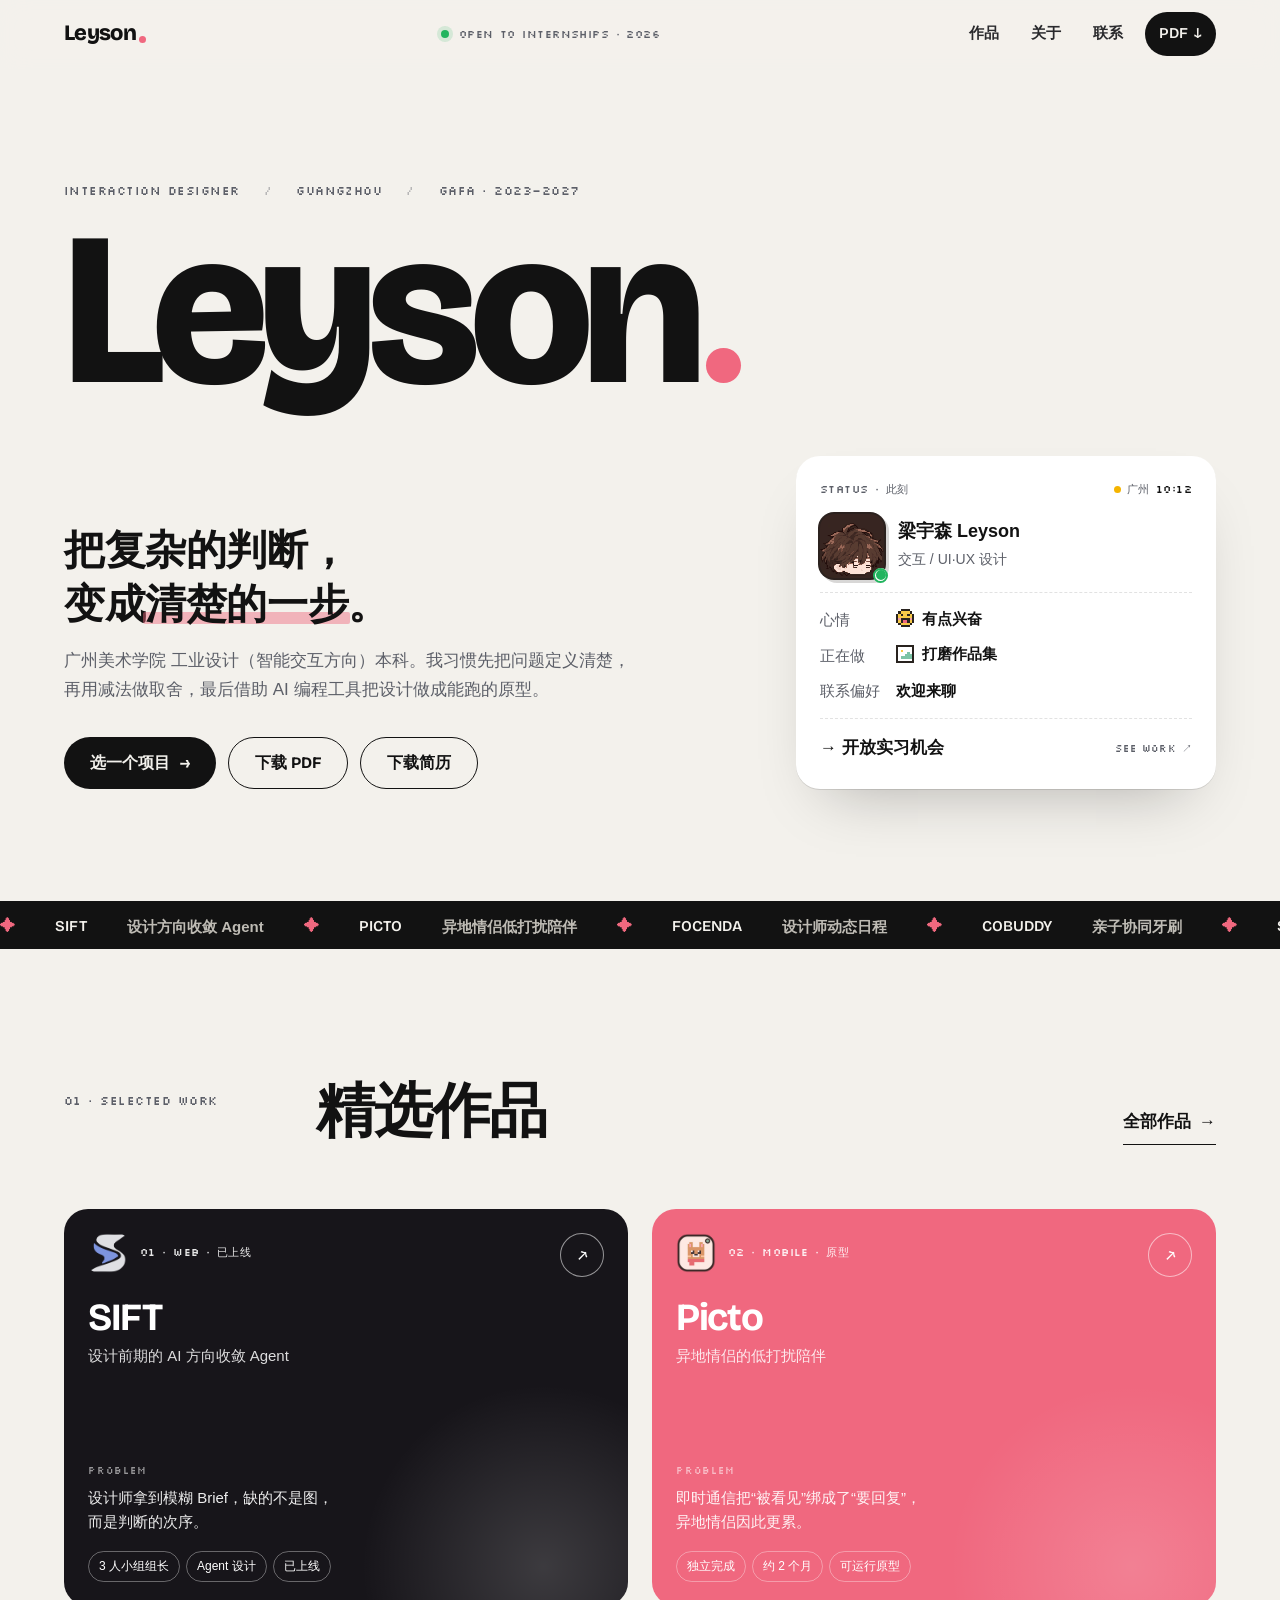
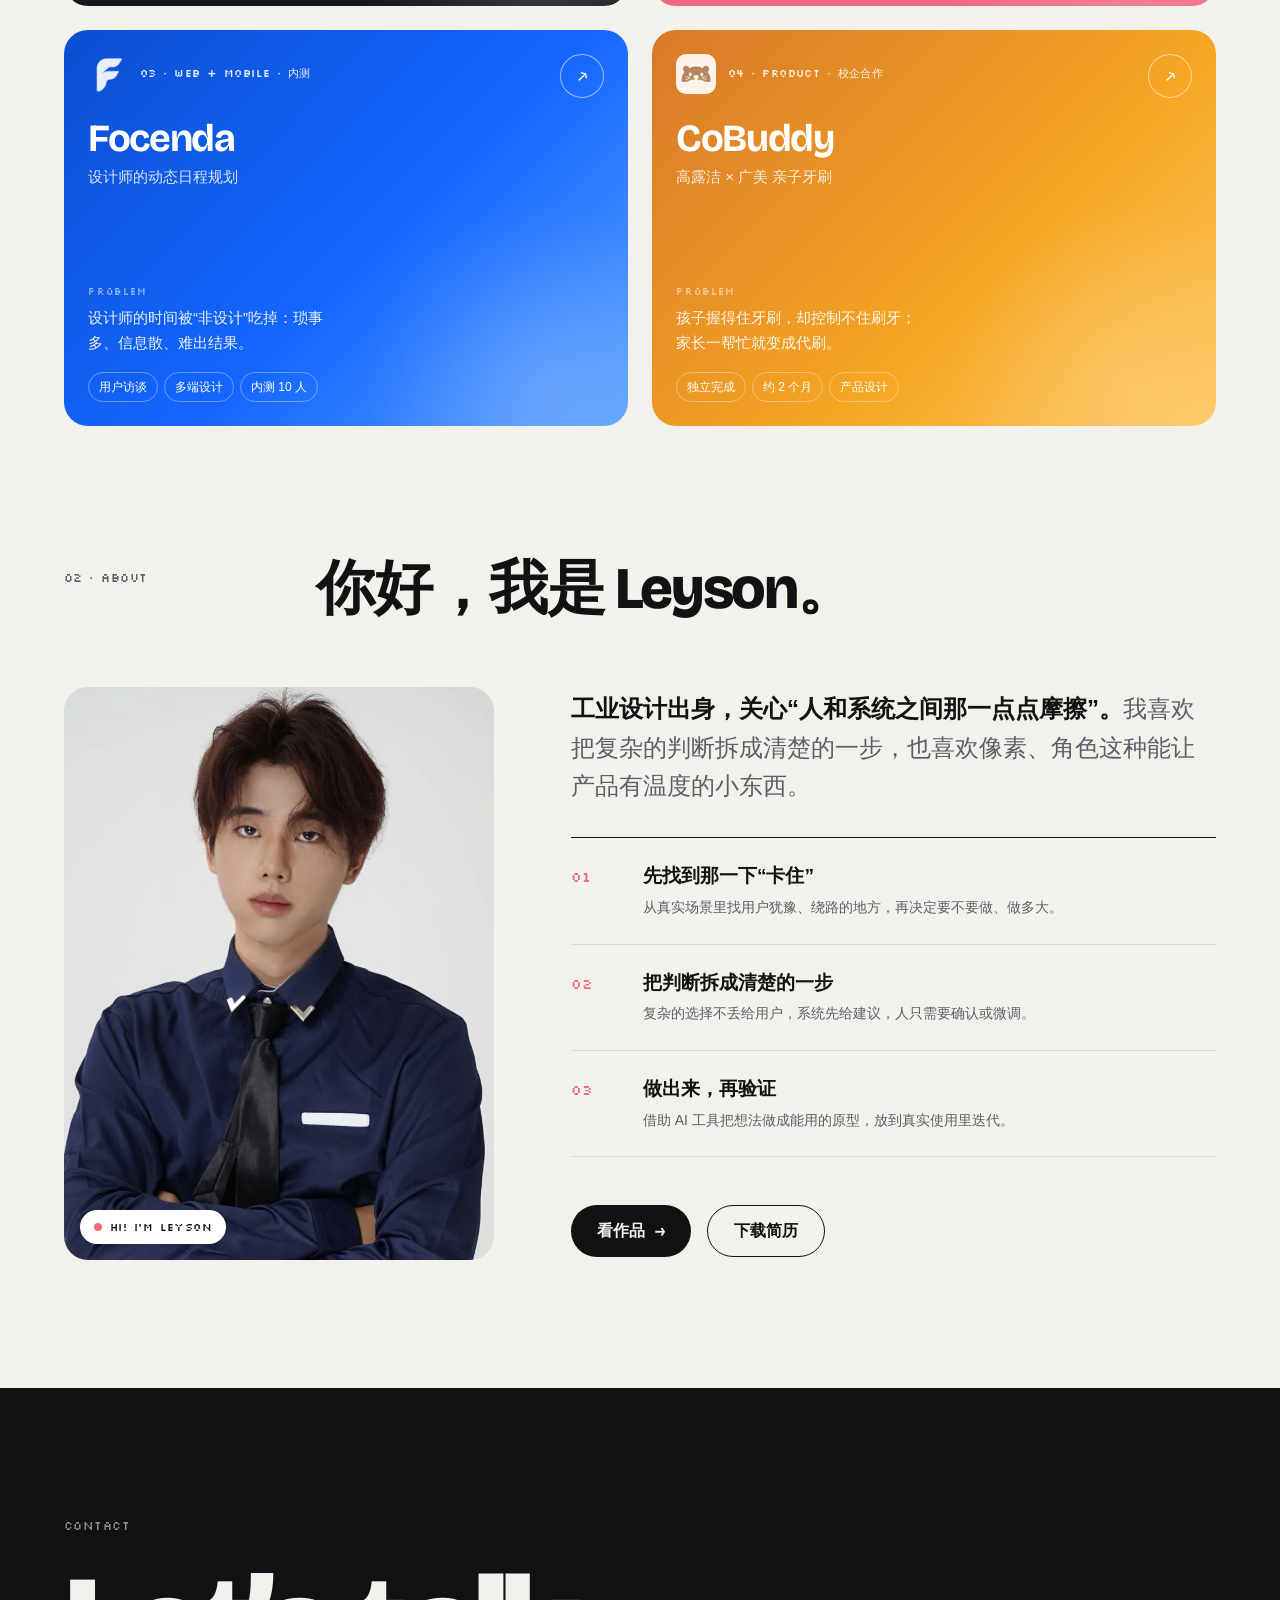
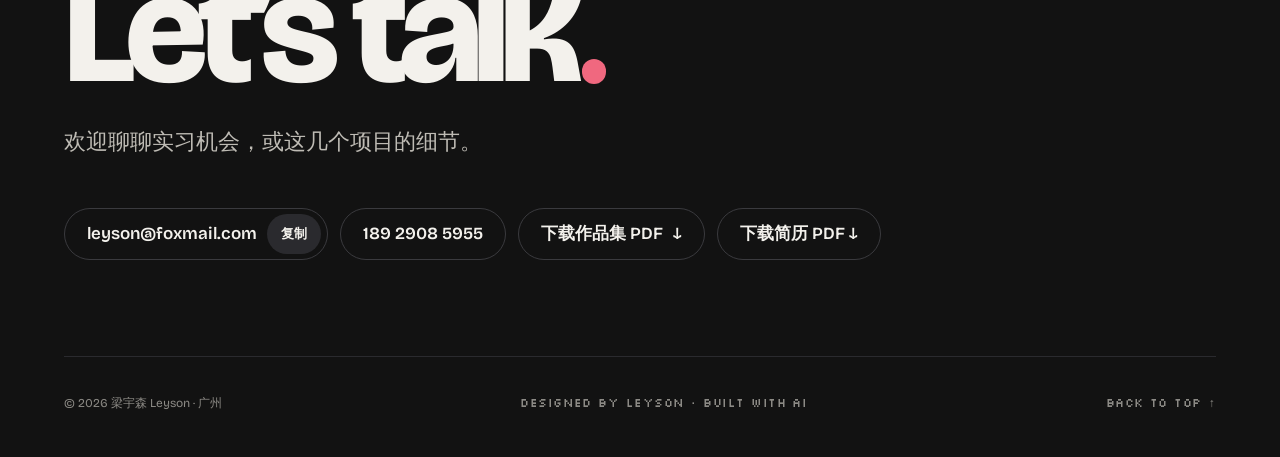
==== index.html @ 7b529cc1 "About: add how-I-work principles and CTA to fill layout" ====
<!doctype html>
<html lang="zh-CN" class="no-js">
<head>
<meta charset="utf-8">
<meta name="viewport" content="width=device-width, initial-scale=1, viewport-fit=cover">
<title>梁宇森 Leyson — 交互设计作品集</title>
<meta name="description" content="梁宇森 Leyson，广州美术学院工业设计（智能交互方向）。把复杂的判断，变成清楚的一步。作品：SIFT、片刻 Picto、Focenda 专序、CoBuddy 亲子牙刷。">
<meta name="author" content="梁宇森 Leyson">
<link rel="canonical" href="https://leysonapple.github.io/Personal-Website/">
<meta property="og:type" content="website">
<meta property="og:site_name" content="Leyson — 交互设计作品集">
<meta property="og:locale" content="zh_CN">
<meta property="og:title" content="梁宇森 Leyson — 交互设计作品集">
<meta property="og:description" content="梁宇森 Leyson，广州美术学院工业设计（智能交互方向）。把复杂的判断，变成清楚的一步。作品：SIFT、片刻 Picto、Focenda 专序、CoBuddy 亲子牙刷。">
<meta property="og:url" content="https://leysonapple.github.io/Personal-Website/">
<meta property="og:image" content="https://leysonapple.github.io/Personal-Website/assets/img/og-image.jpg">
<meta property="og:image:width" content="1200">
<meta property="og:image:height" content="630">
<meta name="twitter:card" content="summary_large_image">
<meta name="theme-color" content="#F3F1EC">
<link rel="icon" href="assets/img/favicon.svg" type="image/svg+xml">
<link rel="icon" href="assets/img/favicon-32.png" sizes="32x32" type="image/png">
<link rel="apple-touch-icon" href="assets/img/apple-touch-icon.png">
<link rel="preload" href="assets/fonts/Bricolage.woff2" as="font" type="font/woff2" crossorigin>
<link rel="stylesheet" href="assets/css/style.css">
<script>document.documentElement.className='js';try{var c=localStorage.getItem('ly-dot');if(c)document.documentElement.style.setProperty('--dot',c)}catch(e){}</script>
</head>
<body>
<a class="skip" href="#main">跳到正文</a>
<header class="nav">
  <div class="wrap">
    <a class="brand" href="index.html" aria-label="Leyson 首页">Leyson<i class="mk" aria-hidden="true"></i></a>
    <span class="open px">Open to internships · 2026</span>
    <ul>
      <li><a href="work.html">作品</a></li>
      <li><a href="index.html#about">关于</a></li>
      <li class="hide-xs"><a href="#contact">联系</a></li>
      <li><a class="cta" href="files/Leyson-Portfolio-Short.pdf" download>PDF <span aria-hidden="true">↓</span></a></li>
    </ul>
  </div>
</header>

<main id="main">
<section class="hero">
  <div class="wrap">
    <div class="kick px rv"><span>Interaction Designer</span><span>Guangzhou</span><span>GAFA · 2023–2027</span></div>
    <h1 class="rv d1" aria-label="Leyson.">Leyson<button type="button" class="mk mk-hero" data-dot data-follow aria-label="这个点是我的标志，点一下换个颜色"><span class="hint px" aria-hidden="true">Click me</span></button></h1>
    <div class="hero-grid">
      <div class="rv d2">
        <p class="lede">把复杂的判断，<br>变成<span class="hl">清楚的一步</span>。</p>
        <p class="sub">广州美术学院 工业设计（智能交互方向）本科。我习惯先把问题定义清楚，再用减法做取舍，最后借助 AI 编程工具把设计做成能跑的原型。</p>
        <div class="acts">
          <a class="btn btn-ink" href="work.html" data-magnetic>选一个项目 <span class="arr" aria-hidden="true">→</span></a>
          <a class="btn btn-line" href="files/Leyson-Portfolio-Short.pdf" download>下载 PDF</a>
          <a class="btn btn-line" href="files/Leyson-Resume.pdf" download>下载简历</a>
        </div>
      </div>
      <aside class="status rv d3" aria-label="我的当前状态">
        <div class="top px"><span>Status · 此刻</span><span class="clock" data-clock><i aria-hidden="true"></i>广州 <time>--:--</time></span></div>
        <div class="me">
          <button type="button" class="ava" data-ava aria-label="梁宇森 Leyson 的像素头像：点一下打个招呼">
            <img class="f0" src="assets/img/avatar-pixel.png" alt="" width="80" height="80" loading="eager" decoding="async">
            <img class="f1" src="assets/img/avatar-pixel-blink.png" alt="" width="80" height="80" loading="eager" decoding="async">
            <span class="on-dot" aria-hidden="true"></span>
          </button>
          <span class="ava-say" data-ava-say aria-live="polite"></span>
          <div><b>梁宇森 Leyson</b><span>交互 / UI·UX 设计</span></div>
        </div>
        <dl>
          <dt>心情</dt><dd><button type="button" class="cyc" data-cyc="mood" aria-label="心情：有点兴奋（点一下换一个）"><i class="pxi" aria-hidden="true"></i><span>有点兴奋</span></button></dd>
          <dt>正在做</dt><dd><button type="button" class="cyc" data-cyc="doing" aria-label="正在做：打磨作品集（点一下换一个）"><i class="pxi" aria-hidden="true"></i><span>打磨作品集</span></button></dd>
          <dt>联系偏好</dt><dd>欢迎来聊</dd>
        </dl>
        <div class="say"><a href="#contact">→ 开放实习机会</a><a class="fmt px" href="work.html">See work ↗</a></div>
      </aside>
    </div>
  </div>
</section>

<div class="marquee" aria-hidden="true"><div class="track">
  <span><b>✦</b> SIFT <em>设计方向收敛 Agent</em> <b>✦</b> PICTO <em>异地情侣低打扰陪伴</em> <b>✦</b> FOCENDA <em>设计师动态日程</em> <b>✦</b> COBUDDY <em>亲子协同牙刷</em></span>
  <span><b>✦</b> SIFT <em>设计方向收敛 Agent</em> <b>✦</b> PICTO <em>异地情侣低打扰陪伴</em> <b>✦</b> FOCENDA <em>设计师动态日程</em> <b>✦</b> COBUDDY <em>亲子协同牙刷</em></span>
  <span><b>✦</b> SIFT <em>设计方向收敛 Agent</em> <b>✦</b> PICTO <em>异地情侣低打扰陪伴</em> <b>✦</b> FOCENDA <em>设计师动态日程</em> <b>✦</b> COBUDDY <em>亲子协同牙刷</em></span>
  <span><b>✦</b> SIFT <em>设计方向收敛 Agent</em> <b>✦</b> PICTO <em>异地情侣低打扰陪伴</em> <b>✦</b> FOCENDA <em>设计师动态日程</em> <b>✦</b> COBUDDY <em>亲子协同牙刷</em></span>
</div></div>

<section class="sec sec-work" aria-labelledby="work-h">
  <div class="wrap">
    <div class="sec-head rv"><div class="no px">01 · Selected work</div><h2 id="work-h">精选作品</h2><a class="more" href="work.html">全部作品 <span aria-hidden="true">→</span></a></div>
    <div class="pcs">
      <a class="pc s rv" href="projects/sift.html" data-tilt data-cursor="查看">
        <span class="pc-top"><img class="logo" src="assets/img/logo-sift.png" alt="" width="186" height="192" loading="lazy" decoding="async"><span class="px">01 · Web · 已上线</span></span>
        <span class="pc-txt"><b>SIFT</b><span>设计前期的 AI 方向收敛 Agent</span></span>
        <span class="pc-body">
          <span class="pc-prob"><em class="px">Problem</em>设计师拿到模糊 Brief，缺的不是图，而是判断的次序。</span>
          <span class="pc-chips"><span>3 人小组组长</span><span>Agent 设计</span><span>已上线</span></span>
        </span>
        <span class="pc-go" aria-hidden="true">→</span>
      </a>
      <a class="pc p rv d1" href="projects/picto.html" data-tilt data-cursor="查看">
        <span class="pc-top"><img class="logo" src="assets/img/logo-picto.png" alt="" width="192" height="192" loading="lazy" decoding="async"><span class="px">02 · Mobile · 原型</span></span>
        <span class="pc-txt"><b>Picto</b><span>异地情侣的低打扰陪伴</span></span>
        <span class="pc-body">
          <span class="pc-prob"><em class="px">Problem</em>即时通信把“被看见”绑成了“要回复”，异地情侣因此更累。</span>
          <span class="pc-chips"><span>独立完成</span><span>约 2 个月</span><span>可运行原型</span></span>
        </span>
        <span class="pc-go" aria-hidden="true">→</span>
      </a>
      <a class="pc f rv d2" href="projects/focenda.html" data-tilt data-cursor="查看">
        <span class="pc-top"><img class="logo" src="assets/img/logo-focenda.png" alt="" width="192" height="192" loading="lazy" decoding="async"><span class="px">03 · Web + Mobile · 内测</span></span>
        <span class="pc-txt"><b>Focenda</b><span>设计师的动态日程规划</span></span>
        <span class="pc-body">
          <span class="pc-prob"><em class="px">Problem</em>设计师的时间被“非设计”吃掉：琐事多、信息散、难出结果。</span>
          <span class="pc-chips"><span>用户访谈</span><span>多端设计</span><span>内测 10 人</span></span>
        </span>
        <span class="pc-go" aria-hidden="true">→</span>
      </a>
      <a class="pc c rv d3" href="projects/cobuddy.html" data-tilt data-cursor="查看">
        <span class="pc-top"><img class="logo" src="assets/img/logo-cobuddy.png" alt="" width="192" height="192" loading="lazy" decoding="async"><span class="px">04 · Product · 校企合作</span></span>
        <span class="pc-txt"><b>CoBuddy</b><span>高露洁 × 广美 亲子牙刷</span></span>
        <span class="pc-body">
          <span class="pc-prob"><em class="px">Problem</em>孩子握得住牙刷，却控制不住刷牙；家长一帮忙就变成代刷。</span>
          <span class="pc-chips"><span>独立完成</span><span>约 2 个月</span><span>产品设计</span></span>
        </span>
        <span class="pc-go" aria-hidden="true">→</span>
      </a>
    </div>
  </div>
</section>

<section class="sec" id="about" aria-labelledby="about-h">
  <div class="wrap">
    <div class="sec-head rv"><div class="no px">02 · About</div><h2 id="about-h">你好，我是<span class="lat"> Leyson</span>。</h2></div>
    <div class="about">
      <div class="photo rv"><picture><source srcset="assets/img/portrait.webp" type="image/webp"><img src="assets/img/portrait.jpg" alt="梁宇森 Leyson 的照片" width="736" height="1200" loading="lazy" decoding="async"></picture><span class="hi px"><i class="mk" aria-hidden="true"></i>Hi! I’m Leyson</span></div>
      <div class="rv d1">
        <p class="intro">工业设计出身，关心“人和系统之间那一点点摩擦”。<span class="mute">我喜欢把复杂的判断拆成清楚的一步，也喜欢像素、角色这种能让产品有温度的小东西。</span></p>
        <ol class="ways">
          <li><span class="n px">01</span><div><b>先找到那一下“卡住”</b><p>从真实场景里找用户犹豫、绕路的地方，再决定要不要做、做多大。</p></div></li>
          <li><span class="n px">02</span><div><b>把判断拆成清楚的一步</b><p>复杂的选择不丢给用户，系统先给建议，人只需要确认或微调。</p></div></li>
          <li><span class="n px">03</span><div><b>做出来，再验证</b><p>借助 AI 工具把想法做成能用的原型，放到真实使用里迭代。</p></div></li>
        </ol>
        <div class="about-cta">
          <a class="btn btn-ink" href="work.html">看作品 <span class="arr" aria-hidden="true">→</span></a>
          <a class="btn btn-line" href="files/Leyson-Resume.pdf" download>下载简历</a>
        </div>
      </div>
    </div>
  </div>
</section>
</main>
<footer class="foot" id="contact">
  <div class="wrap">
    <p class="eyebrow px">Contact</p>
    <h2 aria-label="Let’s talk.">Let’s talk<button type="button" class="mk mk-big" data-dot aria-label="换一个点的颜色"></button></h2>
    <p class="l">欢迎聊聊实习机会，或这几个项目的细节。</p>
    <div class="links">
      <span class="mail-group"><a href="mailto:leyson@foxmail.com">leyson@foxmail.com</a><button type="button" class="copy" data-copy="leyson@foxmail.com" aria-label="复制邮箱地址"><span>复制</span></button></span>
      <a href="tel:+8618929085955">189 2908 5955</a>
      <a href="files/Leyson-Portfolio-Short.pdf" download>下载作品集 PDF <span aria-hidden="true">↓</span></a>
      <a href="files/Leyson-Resume.pdf" download>下载简历 PDF ↓</a>
    </div>
    <div class="base">
      <span>© <span id="y">2026</span> 梁宇森 Leyson · 广州</span>
      <span class="px">Designed by Leyson · built with AI</span>
      <a class="top px" href="#main">Back to top ↑</a>
    </div>
  </div>
</footer>
<div class="cursor" aria-hidden="true"><span></span></div>
<p class="toast" role="status" aria-live="polite"></p>
<script src="assets/js/main.js" defer></script>
</body>
</html>
---- assets/css/style.css ----
/* ==========================================================
   Leyson. — Interaction Design Portfolio
   Tokens → base → components → pages → responsive → motion
   ========================================================== */
@font-face { font-family: "Bricolage"; src: url("../fonts/Bricolage.woff2") format("woff2"); font-weight: 200 800; font-display: swap; }
@font-face { font-family: "Pixel"; src: url("../fonts/Silkscreen.woff2") format("woff2"); font-weight: 400; font-display: swap; }
@font-face { font-family: "Pixel"; src: url("../fonts/SilkscreenBold.woff2") format("woff2"); font-weight: 700; font-display: swap; }

:root {
  /* colour */
  --paper: #F3F1EC;
  --paper-2: #EAE7E0;
  --ink: #121212;
  --ink-2: #2A2A2D;
  --mute: #5C5F68;
  --line: rgba(18, 18, 18, .12);
  --white: #fff;
  --dot: #F0687F;            /* Leyson’s mark — user can cycle it */

  --sift: #17151A;  --sift-2: #232026; --sift-acc: #8FA6FF;
  --picto: #FBEFE3; --picto-acc: #F0687F; --picto-ink: #3B2A22;
  --foc: #1466FF;   --foc-2: #8EC5FF;  --foc-deep: #0B4FD1;

  /* type */
  --lat: "Bricolage", "Helvetica Neue", Arial, sans-serif;
  --cjk: "PingFang SC", "Hiragino Sans GB", "Noto Sans SC", "Source Han Sans SC", "Microsoft YaHei", sans-serif;
  --px: "Pixel", ui-monospace, monospace;
  --fs-xs: 12px;
  --fs-sm: 14px;
  --fs-base: 17px;
  --fs-md: 19px;
  --fs-lg: clamp(20px, 1.9vw, 24px);
  --fs-xl: clamp(28px, 3.3vw, 44px);
  --fs-2xl: clamp(34px, 4.6vw, 60px);
  --fs-3xl: clamp(48px, 7.4vw, 112px);

  /* space (8pt) */
  --s1: 8px; --s2: 16px; --s3: 24px; --s4: 32px; --s5: 48px; --s6: 64px; --s7: 96px;
  --section: clamp(80px, 10vw, 144px);
  --gap: clamp(16px, 2vw, 24px);

  --wrap: 1280px;
  --pad: clamp(20px, 5vw, 64px);
  --nav-h: 68px;
  --r: 18px;
  --r-lg: 24px;
  --ease: cubic-bezier(.2, .7, .1, 1);
  --spring: cubic-bezier(.34, 1.56, .64, 1);
  --shadow: 0 1px 0 var(--line), 0 30px 60px -30px rgba(0, 0, 0, .28);
}

*, *::before, *::after { box-sizing: border-box; }
html { scroll-behavior: smooth; -webkit-text-size-adjust: 100%; scroll-padding-top: calc(var(--nav-h) + 72px); }
body {
  margin: 0; background: var(--paper); color: var(--ink);
  font-family: var(--lat), var(--cjk); font-size: var(--fs-base); line-height: 1.7;
  -webkit-font-smoothing: antialiased; text-rendering: optimizeLegibility;
}
img, video { display: block; max-width: 100%; height: auto; }
picture { display: contents; }
a { color: inherit; text-decoration: none; }
button { font: inherit; color: inherit; background: none; border: 0; padding: 0; cursor: pointer; }
h1, h2, h3, h4 { text-wrap: balance; }
p { text-wrap: pretty; }
::selection { background: var(--ink); color: var(--paper); }
:focus-visible { outline: 2px solid var(--foc); outline-offset: 3px; border-radius: 8px; }
.theme-foc :focus-visible, .theme-sift :focus-visible, .dark-sec :focus-visible, .foot :focus-visible, .next:focus-visible { outline-color: #fff; }

.wrap { width: 100%; max-width: var(--wrap); margin: 0 auto; padding: 0 var(--pad); }
.px { font-family: var(--px); letter-spacing: .04em; text-transform: uppercase; font-weight: 400; }
.mute { color: var(--mute); }
.sr { position: absolute; width: 1px; height: 1px; overflow: hidden; clip: rect(0 0 0 0); white-space: nowrap; }
.eyebrow { font-size: var(--fs-xs); color: var(--mute); margin: 0 0 var(--s2); }
.skip { position: fixed; left: 16px; top: 12px; z-index: 300; background: var(--ink); color: var(--paper); padding: 10px 16px; border-radius: 999px; font-weight: 700; transform: translateY(-160%); transition: transform .2s; }
.skip:focus { transform: none; }

/* ---------- the mark: Leyson’s dot ---------- */
.mk { display: inline-block; width: 8px; height: 8px; border-radius: 50%; background: var(--dot); flex: none; transition: background .4s var(--ease), transform .5s var(--spring); }
button.mk { position: relative; cursor: pointer; }
button.mk::before { content: ""; position: absolute; inset: -14px; border-radius: 50%; }   /* bigger hit area */

/* ---------- header ---------- */
.nav {
  position: sticky; top: 0; z-index: 50;
  background: color-mix(in srgb, var(--paper) 84%, transparent);
  backdrop-filter: saturate(1.4) blur(14px); -webkit-backdrop-filter: saturate(1.4) blur(14px);
  border-bottom: 1px solid transparent; transition: border-color .3s;
}
.nav.scrolled { border-color: var(--line); }
.nav .wrap { display: flex; align-items: center; justify-content: space-between; gap: var(--s2); height: var(--nav-h); }
.brand { display: inline-flex; align-items: baseline; gap: 3px; font-weight: 800; font-size: 22px; letter-spacing: -.03em; min-height: 44px; align-items: center; }
.brand .mk { width: 7px; height: 7px; margin-top: 10px; }
.brand:hover .mk { transform: translateY(-6px); }
.nav ul { display: flex; gap: 4px; list-style: none; margin: 0; padding: 0; align-items: center; }
.nav ul a { display: inline-flex; align-items: center; gap: 6px; min-height: 44px; padding: 0 14px; border-radius: 999px; font-size: 15px; font-weight: 600; color: var(--ink-2); transition: background .2s, color .2s; }
.nav ul a:hover, .nav ul a[aria-current="page"] { background: rgba(18,18,18,.06); }
.nav .cta { background: var(--ink); color: var(--paper) !important; margin-left: 4px; }
.nav .cta:hover { background: #000 !important; }
.open { display: inline-flex; align-items: center; gap: 10px; font-size: 11px; color: var(--mute); }
.open::before { content: ""; width: 8px; height: 8px; border-radius: 50%; background: #22B45E; box-shadow: 0 0 0 4px rgba(34,180,94,.15); animation: pulse 2.4s infinite; }
@keyframes pulse { 50% { box-shadow: 0 0 0 7px rgba(34,180,94,0); } }

/* ---------- buttons / chips ---------- */
.btn { display: inline-flex; align-items: center; gap: 10px; min-height: 52px; padding: 0 26px; border-radius: 999px; font-weight: 700; font-size: 16px; font-family: var(--lat), var(--cjk); transition: transform .3s var(--ease), background .2s, color .2s, box-shadow .3s; will-change: transform; }
.btn .arr { transition: transform .3s var(--ease); }
.btn:hover .arr { transform: translateX(4px); }
.btn-ink { background: var(--ink); color: var(--paper); }
.btn-ink:hover { box-shadow: 0 14px 30px -14px rgba(0,0,0,.6); }
.btn-line { border: 1.5px solid var(--ink); }
.btn-line:hover { background: var(--ink); color: var(--paper); }
.chip { display: inline-flex; align-items: center; height: 28px; padding: 0 12px; border-radius: 999px; border: 1px solid currentColor; font-size: 13px; font-weight: 600; opacity: .85; }
.tag { display: block; font-family: var(--px); font-size: var(--fs-xs); letter-spacing: .04em; text-transform: uppercase; color: var(--mute); margin-bottom: 10px; }

/* ---------- reveal (only when JS runs) ---------- */
.js .rv { opacity: 0; transform: translateY(24px); transition: opacity .8s var(--ease), transform .8s var(--ease); }
.js .rv.in { opacity: 1; transform: none; }
.js .rv.d1 { transition-delay: .08s; } .js .rv.d2 { transition-delay: .16s; } .js .rv.d3 { transition-delay: .24s; }

/* ==========================================================
   HOME
   ========================================================== */
.hero { position: relative; overflow-x: clip; min-height: calc(100svh - var(--nav-h)); display: flex; flex-direction: column; justify-content: center; padding: var(--s5) 0 var(--s5); }
.hero .kick { font-size: var(--fs-xs); color: var(--mute); display: flex; gap: var(--s1) var(--s3); flex-wrap: wrap; }
.hero .kick span + span::before { content: "/"; margin-right: var(--s3); opacity: .4; }
.hero h1 { margin: var(--s2) 0 0; font-size: clamp(88px, 17vw, 248px); line-height: .86; font-weight: 800; letter-spacing: -.045em; display: flex; align-items: flex-end; }
.mk-hero { width: .16em; height: .16em; margin: 0 0 .1em .05em; translate: var(--fx, 0) var(--fy, 0); transition: background .4s var(--ease), transform .5s var(--spring), translate .25s var(--ease); }
.mk-hero:hover, .mk-hero:focus-visible { transform: scale(1.18); }
.mk-hero:active { transform: scale(.85); }
.mk-hero .hint { position: absolute; left: 130%; bottom: 110%; font-size: 11px; letter-spacing: .06em; line-height: 1; white-space: nowrap; background: var(--ink); color: var(--paper); padding: 6px 8px; border-radius: 6px; opacity: 0; transform: translateY(6px); transition: opacity .25s, transform .3s var(--ease); pointer-events: none; }
.mk-hero:hover .hint, .mk-hero:focus-visible .hint { opacity: 1; transform: none; }
.mk.pop { animation: pop .5s var(--spring); }
@keyframes pop { 40% { transform: scale(1.45); } }

.hero-grid { display: grid; grid-template-columns: 1.25fr .9fr; gap: clamp(28px, 5vw, 80px); align-items: end; margin-top: clamp(28px, 4vw, 56px); }
.hero .lede { font-family: var(--cjk); font-size: clamp(26px, 3.2vw, 44px); line-height: 1.32; font-weight: 700; letter-spacing: -.01em; margin: 0; }
.hl { position: relative; white-space: nowrap; z-index: 0; }
.hl::after { content: ""; position: absolute; left: -.05em; right: -.05em; bottom: .06em; height: .3em; z-index: -1; background: var(--dot); opacity: .45; border-radius: 2px; transform-origin: left; transition: background .4s; }
.js .rv.in .hl::after { animation: mark 1s .5s var(--ease) both; }
@keyframes mark { from { transform: scaleX(0); } }
.hero .sub { font-family: var(--cjk); color: var(--mute); margin: var(--s2) 0 var(--s4); max-width: 34em; }
.hero .acts { display: flex; gap: 12px; flex-wrap: wrap; }

.status { background: var(--white); border-radius: var(--r-lg); padding: var(--s3); box-shadow: var(--shadow); font-family: var(--cjk); transform: rotate(1.2deg); transition: transform .5s var(--ease); max-width: 420px; justify-self: end; width: 100%; }
.status:hover, .status:focus-within { transform: rotate(0) translateY(-4px); }
.status .top { display: flex; justify-content: space-between; align-items: center; gap: var(--s1); font-size: 11px; color: var(--mute); margin-bottom: var(--s2); }
.status .clock { display: inline-flex; align-items: center; gap: 6px; font-variant-numeric: tabular-nums; }
.status .clock i { width: 7px; height: 7px; border-radius: 50%; background: #F5B400; }
.status .clock.night i { background: #6C7BD8; }
.status .clock time { color: var(--ink); }
.status .me { position: relative; display: flex; gap: 14px; align-items: center; margin-bottom: 14px; }
.status .ava { position: relative; flex: none; width: 64px; height: 64px; padding: 0; border-radius: 14px; background: #2B211E; overflow: visible; cursor: pointer; box-shadow: 0 0 0 2px #2B211E, 3px 3px 0 2px rgba(43,33,30,.18); transition: transform .3s var(--ease); }
.status .ava img { position: absolute; inset: 0; width: 100%; height: 100%; border-radius: 14px; image-rendering: pixelated; }
.status .ava .f1 { opacity: 0; }
.status .ava.blink .f1 { opacity: 1; }
.status .ava.blink .f0 { opacity: 0; }
.status .ava:hover { transform: translateY(-2px) rotate(-3deg); }
.status .ava.hop { animation: ava-hop .5s steps(4, jump-none); }
@keyframes ava-hop { 0%, 100% { transform: translateY(0); } 40% { transform: translateY(-10px) rotate(-4deg); } 70% { transform: translateY(0) scale(1.06, .94); } }
.status .on-dot { position: absolute; right: -4px; bottom: -4px; width: 14px; height: 14px; background: #22B45E; border: 2.5px solid #fff; border-radius: 50%; }
.status .on-dot::after { content: ""; position: absolute; inset: -2.5px; border-radius: 50%; border: 2px solid #22B45E; animation: dot-ping 2.4s ease-out infinite; }
@keyframes dot-ping { 0% { transform: scale(1); opacity: .7; } 70%, 100% { transform: scale(2.2); opacity: 0; } }
.ava-say { position: absolute; left: 40px; bottom: calc(100% + 6px); z-index: 2; padding: 6px 10px; background: var(--ink); color: #fff; font-family: var(--cjk); font-size: 12.5px; font-weight: 700; line-height: 1.4; white-space: nowrap; box-shadow: 3px 3px 0 rgba(0,0,0,.15); opacity: 0; transform: translateY(4px); transition: opacity .2s, transform .2s steps(2); pointer-events: none; }
.ava-say::after { content: ""; position: absolute; left: 10px; top: 100%; width: 8px; height: 6px; background: var(--ink); clip-path: polygon(0 0, 100% 0, 100% 50%, 50% 50%, 50% 100%, 0 100%); }
.ava-say.show { opacity: 1; transform: none; }
.status .me .ava-say { color: #fff; font-size: 12.5px; }
.ava-say:empty { display: none; }
.status .cyc { display: inline-flex; align-items: center; gap: 8px; min-height: 30px; margin: -4px 0 -4px -6px; padding: 2px 8px 2px 6px; border-radius: 8px; font: inherit; font-weight: 600; color: inherit; cursor: pointer; transition: background .2s; }
.status .cyc:hover { background: var(--paper-2, #F1EEE8); }
.status .cyc::after { content: "↻"; font-size: 12px; color: var(--mute); opacity: 0; transition: opacity .2s; }
.status .cyc:hover::after, .status .cyc:focus-visible::after { opacity: 1; }
.status .cyc.pop .pxi { animation: pxi-pop .35s steps(3, jump-none); }
.status .cyc.pop span { animation: cyc-in .3s var(--ease); }
@keyframes pxi-pop { 50% { transform: scale(1.35) rotate(-8deg); } }
@keyframes cyc-in { from { opacity: 0; transform: translateY(5px); } }
.pxi { display: inline-flex; width: 18px; height: 18px; flex: none; }
.pxi svg { width: 100%; height: 100%; }
.status .clock .cl { animation: cl-tick 1s steps(1) infinite; }
@keyframes cl-tick { 50% { opacity: .15; } }
@media (prefers-reduced-motion: reduce) {
  .status .on-dot::after, .status .clock .cl, .status .ava.hop, .status .cyc.pop .pxi, .status .cyc.pop span { animation: none !important; }
  .status .ava:hover { transform: none; }
}
.status .me b { display: block; font-size: 18px; line-height: 1.4; }
.status .me span { font-size: var(--fs-sm); color: var(--mute); }
.status dl { margin: 0; display: grid; grid-template-columns: auto 1fr; gap: 8px 16px; font-size: 15px; padding: 14px 0; border-top: 1px dashed var(--line); border-bottom: 1px dashed var(--line); }
.status dt { color: var(--mute); }
.status dd { margin: 0; font-weight: 600; }
.status .say { margin-top: 14px; display: flex; align-items: center; justify-content: space-between; gap: var(--s1); font-weight: 700; }
.status .say a { min-height: 32px; display: inline-flex; align-items: center; }
.status .say a:first-child:hover { text-decoration: underline; text-underline-offset: 4px; }
.status .fmt { font-size: 10px; font-weight: 400; color: var(--mute); }
.status .fmt:hover { color: var(--picto-acc); }

.marquee { overflow: hidden; white-space: nowrap; background: var(--ink); color: var(--paper); }
.marquee .track { display: inline-flex; gap: 40px; padding: 16px 0; animation: mq 32s linear infinite; font-size: 15px; font-weight: 600; }
.marquee:hover .track { animation-play-state: paused; }
.marquee .track span { display: inline-flex; gap: 40px; align-items: center; }
.marquee em { font-style: normal; font-family: var(--cjk); font-weight: 600; color: #BEBBB4; }
.marquee b { color: var(--dot); transition: color .4s; }
@keyframes mq { to { transform: translateX(-50%); } }

.sec { padding: var(--section) 0; }
.sec + .sec { padding-top: 0; }
.sec-head { display: grid; grid-template-columns: 220px 1fr auto; gap: var(--s4); margin-bottom: clamp(36px, 5vw, 64px); align-items: start; }
.sec-head .no { font-size: var(--fs-xs); color: var(--mute); padding-top: 14px; }
.sec-head h2 { margin: 0; font-family: var(--cjk); font-size: var(--fs-2xl); line-height: 1.15; letter-spacing: -.02em; font-weight: 800; }
.sec-head h2 .lat { font-family: var(--lat); letter-spacing: -.04em; }
.sec-head .more { align-self: end; font-weight: 700; font-family: var(--cjk); display: inline-flex; gap: 8px; min-height: 44px; align-items: center; border-bottom: 1.5px solid currentColor; }
.sec-head .more span { transition: transform .3s var(--ease); }
.sec-head .more:hover span { transform: translateX(4px); }

.how { display: grid; grid-template-columns: repeat(3, 1fr); gap: var(--gap); }
.how article { background: var(--white); border-radius: var(--r); padding: var(--s4) var(--s4) var(--s3); font-family: var(--cjk); display: flex; flex-direction: column; min-height: 260px; transition: transform .45s var(--ease), box-shadow .45s; }
.how article:hover { transform: translateY(-4px); box-shadow: var(--shadow); }
.how .n { font-size: 13px; color: var(--mute); }
.how h3 { font-size: 22px; margin: var(--s4) 0 var(--s1); line-height: 1.35; }
.how p { margin: 0; color: var(--mute); font-size: 15.5px; }
.how .eg { margin-top: auto; padding-top: var(--s3); font-size: 13px; color: var(--ink-2); display: flex; gap: 8px; flex-wrap: wrap; }
.how .eg span { padding: 3px 10px; background: var(--paper); border-radius: 999px; }

/* project cards (home) */
.pcs { display: grid; grid-template-columns: repeat(3, 1fr); gap: var(--gap); perspective: 1200px; }
.pc { position: relative; display: flex; flex-direction: column; min-height: clamp(360px, 31vw, 420px); border-radius: var(--r-lg); padding: var(--s3); color: #fff; overflow: hidden; isolation: isolate;
  transform: rotateX(var(--rx, 0deg)) rotateY(var(--ry, 0deg)) translateY(var(--ty, 0)); transform-style: preserve-3d; transition: transform .5s var(--ease), box-shadow .5s; }
.pc:hover { --ty: -6px; box-shadow: 0 40px 70px -35px rgba(0,0,0,.55); }
.pc.s { background: var(--sift); } .pc.p { background: var(--picto-acc); } .pc.f { background: linear-gradient(135deg, var(--foc-deep), var(--foc) 55%, #5AA2FF); }
.pc-top { display: flex; align-items: center; gap: 12px; font-size: 11px; opacity: .9; }
.pc-top .logo { width: 40px; height: 40px; object-fit: contain; border-radius: 10px; }
.pc-txt { margin-top: var(--s3); position: relative; z-index: 2; }
.pc-txt b { display: block; font-size: clamp(30px, 3vw, 40px); letter-spacing: -.035em; line-height: 1.05; }
.pc-txt span { display: block; font-family: var(--cjk); font-size: 15px; opacity: .85; margin-top: 6px; }
.pc-go { position: absolute; top: var(--s3); right: var(--s3); width: 44px; height: 44px; border-radius: 50%; border: 1.5px solid rgba(255,255,255,.55); display: grid; place-items: center; font-size: 18px; transform: rotate(-45deg); transition: transform .45s var(--spring), background .3s, color .3s; z-index: 2; }
.pc:hover .pc-go, .pc:focus-visible .pc-go { transform: rotate(0); background: #fff; color: var(--ink); border-color: #fff; }
.pc-body { margin-top: auto; padding-top: var(--s4); display: flex; flex-direction: column; gap: var(--s2); position: relative; z-index: 2; font-family: var(--cjk); }
.pc-prob { font-size: 15px; line-height: 1.65; opacity: .92; max-width: 30ch; }
.pc-prob em { display: block; font-style: normal; font-size: 10px; letter-spacing: .08em; opacity: .6; margin-bottom: 6px; }
.pc-stat { display: flex; align-items: baseline; gap: 12px; padding-top: var(--s2); border-top: 1px solid rgba(255,255,255,.22); }
.pc-stat strong { font-family: var(--lat); font-size: clamp(34px, 3.4vw, 46px); line-height: 1; letter-spacing: -.04em; font-weight: 800; transition: transform .5s var(--spring); transform-origin: left bottom; }
.pc-stat span { font-size: 13px; line-height: 1.5; opacity: .78; }
.pc:hover .pc-stat strong { transform: scale(1.06); }
.pc-chips { display: flex; flex-wrap: wrap; gap: 6px; }
.pc-chips span { font-size: 12px; padding: 4px 10px; border-radius: 999px; border: 1px solid rgba(255,255,255,.35); transition: background .3s, color .3s; }
.pc:hover .pc-chips span { background: rgba(255,255,255,.14); }
.pc::after { content: ""; position: absolute; inset: auto -20% -40% auto; width: 70%; aspect-ratio: 1; border-radius: 50%; background: radial-gradient(circle, rgba(255,255,255,.16), transparent 65%); z-index: 0; transition: transform .8s var(--ease); pointer-events: none; }
.pc:hover::after { transform: translate(-12%, -10%) scale(1.15); }

.about { display: grid; grid-template-columns: .8fr 1.2fr; gap: clamp(32px, 6vw, 96px); align-items: center; }
.photo { position: relative; border-radius: var(--r-lg); overflow: hidden; aspect-ratio: 3 / 4; background: var(--paper-2); }
.photo img { width: 100%; height: 100%; object-fit: cover; object-position: 50% 18%; transition: transform 1.2s var(--ease); }
.photo:hover img { transform: scale(1.03); }
.photo .hi { position: absolute; left: var(--s2); bottom: var(--s2); background: var(--white); border-radius: 999px; padding: 8px 14px; font-size: 11px; display: flex; gap: 8px; align-items: center; box-shadow: 0 8px 20px -10px rgba(0,0,0,.35); }
.photo .hi .mk { animation: blink 3.2s infinite; }
@keyframes blink { 0%, 90%, 100% { transform: scale(1); } 95% { transform: scale(1, .2); } }
.about .intro { font-family: var(--cjk); font-size: var(--fs-lg); line-height: 1.6; font-weight: 600; margin: 0 0 var(--s4); }
.about .intro .mute { font-weight: 500; }
.ways { list-style: none; margin: 0 0 var(--s5); padding: 0; border-top: 1.5px solid var(--ink); font-family: var(--cjk); }
.ways li { display: grid; grid-template-columns: 56px 1fr; gap: var(--s2); padding: var(--s3) 0; border-bottom: 1px solid var(--line); transition: padding .4s var(--ease); }
.ways li:hover { padding-left: 8px; }
.ways .n { font-size: var(--fs-sm); color: var(--dot); padding-top: 4px; }
.ways b { display: block; font-size: var(--fs-md); line-height: 1.45; }
.ways p { margin: 6px 0 0; font-size: var(--fs-sm); color: var(--mute); line-height: 1.7; }
.about-cta { display: flex; flex-wrap: wrap; gap: var(--s2); }
.cv { display: grid; grid-template-columns: repeat(3, 1fr); gap: var(--s4); border-top: 1.5px solid var(--ink); padding-top: var(--s3); font-family: var(--cjk); }
.cv h3 { margin: 0 0 var(--s2); font-size: var(--fs-xs); color: var(--mute); }
.cv ul { list-style: none; margin: 0; padding: 0; display: grid; gap: var(--s2); }
.cv li b { display: block; font-size: 15.5px; line-height: 1.5; }
.cv li span { font-size: var(--fs-sm); color: var(--mute); line-height: 1.6; display: block; margin-top: 2px; }

/* ---------- footer ---------- */
.foot { background: var(--ink); color: var(--paper); padding: clamp(80px, 10vw, 140px) 0 var(--s4); position: relative; overflow: hidden; }
.foot .eyebrow { color: #8C8A85; margin-bottom: var(--s3); }
.foot h2 { font-size: clamp(64px, 12vw, 180px); line-height: .9; letter-spacing: -.06em; margin: 0; font-weight: 800; display: flex; align-items: flex-end; }
.mk-big { width: .16em; height: .16em; margin: 0 0 .1em .05em; }
.mk-big:hover { transform: translateY(-.25em); }
.foot p.l { font-family: var(--cjk); font-size: clamp(18px, 1.8vw, 22px); color: #BEBBB4; margin: var(--s3) 0 var(--s5); }
.foot .links { display: flex; flex-wrap: wrap; gap: 12px; }
.foot .links > a, .mail-group { min-height: 52px; display: inline-flex; align-items: center; gap: 10px; border-radius: 999px; border: 1.5px solid #3A3A3E; font-weight: 600; transition: background .2s, border-color .2s, color .2s; }
.foot .links > a { padding: 0 22px; }
.foot .links > a:hover { background: var(--paper); color: var(--ink); border-color: var(--paper); }
.mail-group { padding: 0 6px 0 22px; }
.mail-group a { min-height: 44px; display: inline-flex; align-items: center; }
.mail-group a:hover { text-decoration: underline; text-underline-offset: 4px; }
.copy { min-height: 40px; padding: 0 14px; border-radius: 999px; background: #2A2A2E; font-size: 13px; font-weight: 700; transition: background .2s, color .2s; }
.copy:hover { background: var(--paper); color: var(--ink); }
.copy.done { background: #22B45E; color: #fff; }
.foot .base { display: flex; justify-content: space-between; align-items: center; flex-wrap: wrap; gap: 12px 24px; margin-top: clamp(64px, 8vw, 96px); padding-top: var(--s3); border-top: 1px solid #2A2A2E; font-size: var(--fs-xs); color: #8C8A85; }
.foot .base .top { min-height: 44px; display: inline-flex; align-items: center; }
.foot .base .top:hover { color: var(--paper); }

/* ==========================================================
   WORK (project picker)
   ========================================================== */
.pick-head { padding: clamp(56px, 8vw, 120px) 0 clamp(32px, 4vw, 56px); }
.pick-head h1 { font-family: var(--cjk); font-size: clamp(44px, 7.6vw, 112px); line-height: 1.04; letter-spacing: -.03em; margin: 0 0 var(--s3); font-weight: 800; }
.pick-head p:where(:not(.eyebrow)) { font-family: var(--cjk); color: var(--mute); max-width: 36em; margin: 0; font-size: 18px; }
.flow { color: var(--ink); font-weight: 700; white-space: nowrap; }
.flow i { font-style: normal; color: var(--dot); }
.picks { list-style: none; margin: 0; padding: 0 0 var(--s7); }
.pick { border-top: 1.5px solid var(--ink); }
.pick:last-child { border-bottom: 1.5px solid var(--ink); }
.pick a { position: relative; display: grid; grid-template-columns: 56px 1.15fr 1fr auto; gap: var(--s3); align-items: center; padding: var(--s4) var(--s2); transition: background .45s var(--ease), color .35s, padding .45s var(--ease); }
.pick .num { font-size: 13px; }
.pick h2 { margin: 0; font-size: clamp(40px, 6vw, 88px); line-height: 1; letter-spacing: -.045em; font-weight: 800; display: flex; align-items: center; gap: 18px; }
.pick h2 small { font-family: var(--cjk); font-size: .3em; letter-spacing: 0; font-weight: 700; opacity: .7; }
.pick .desc { font-family: var(--cjk); position: relative; z-index: 2; }
.pick .desc b { display: block; font-size: 18px; margin-bottom: 6px; }
.pick .desc > span { font-size: 15px; opacity: .75; display: block; }
.pick .tags { margin: 12px 0 0; padding: 0; list-style: none; display: flex; gap: 8px; flex-wrap: wrap; }
.pick .enter { display: inline-flex; align-items: center; gap: 10px; min-height: 52px; padding: 0 22px; border-radius: 999px; border: 1.5px solid currentColor; font-weight: 700; white-space: nowrap; font-family: var(--cjk); transition: background .3s, color .3s, border-color .3s; position: relative; z-index: 2; }
.pick .lg { width: 56px; height: 56px; border-radius: 14px; display: grid; place-items: center; flex: none; transition: transform .45s var(--spring); }
.pick .lg img { width: 34px; height: 34px; object-fit: contain; }
.pick.p .lg img { width: 40px; height: 40px; border-radius: 8px; }
.pick.s .lg { background: var(--sift); } .pick.p .lg { background: var(--picto-acc); } .pick.f .lg { background: linear-gradient(135deg, var(--foc-deep), var(--foc)); }
.pick a:hover, .pick a:focus-visible { z-index: 3; }
.pick .peek { position: absolute; left: var(--mx, 40%); top: var(--my, 50%); width: 260px; aspect-ratio: 4/3; border-radius: 14px; overflow: hidden; transform: translate(-50%, -50%) rotate(-4deg) scale(.6); opacity: 0; transition: transform .55s var(--ease), opacity .35s, left .25s var(--ease), top .25s var(--ease); box-shadow: 0 30px 60px -20px rgba(0,0,0,.5); pointer-events: none; z-index: 1; }
.pick .peek img { width: 100%; height: 100%; object-fit: cover; object-position: top; }
.pick a:hover, .pick a:focus-visible { padding-left: var(--s4); padding-right: var(--s4); }
.pick.s a:hover, .pick.s a:focus-visible { background: var(--sift); color: #fff; }
.pick.p a:hover, .pick.p a:focus-visible { background: var(--picto-acc); color: #fff; }
.pick.f a:hover, .pick.f a:focus-visible { background: var(--foc-deep); background-image: linear-gradient(110deg, var(--foc-deep), var(--foc)); color: #fff; }
.pick a:hover .peek, .pick a:focus-visible .peek { opacity: 1; transform: translate(-50%, -50%) rotate(-4deg) scale(1); }
.pick a:hover .enter, .pick a:focus-visible .enter { background: #fff; color: var(--ink); border-color: #fff; }
.pick a:hover .lg { transform: rotate(-8deg) scale(1.06); }
.pick-foot { display: flex; justify-content: space-between; flex-wrap: wrap; gap: var(--s2); align-items: center; font-family: var(--cjk); color: var(--mute); padding-bottom: var(--s7); margin-top: calc(var(--s5) * -1); }

/* ==========================================================
   CASE STUDY
   ========================================================== */
.case-hero { padding: clamp(40px, 6vw, 80px) 0 0; position: relative; overflow: hidden; }
.crumb { font-size: var(--fs-xs); display: flex; gap: 10px; align-items: center; opacity: .75; }
.crumb a { text-decoration: underline; text-underline-offset: 4px; min-height: 32px; display: inline-flex; align-items: center; }
.case-id { display: flex; align-items: center; gap: 12px; font-size: var(--fs-xs); margin: var(--s4) 0 0; opacity: .85; }
.case-id img { width: 32px; height: 32px; border-radius: 9px; object-fit: contain; }
.case-hero h1 { margin: var(--s2) 0 var(--s2); font-size: var(--fs-3xl); line-height: .98; letter-spacing: -.05em; font-weight: 800; max-width: 12em; }
.case-hero h1.cjk { font-family: var(--cjk); letter-spacing: -.02em; line-height: 1.12; }
.case-hero .sub { font-family: var(--cjk); font-size: var(--fs-lg); line-height: 1.6; max-width: 36em; margin: 0; opacity: .84; }
.meta { display: grid; grid-template-columns: repeat(auto-fit, minmax(170px, 1fr)); gap: 0 var(--s3); margin: clamp(36px, 5vw, 60px) 0 0; font-family: var(--cjk); }
.meta div { padding: var(--s2) 0 var(--s2); border-top: 1px solid color-mix(in srgb, currentColor 35%, transparent); }
.meta dt { font-family: var(--px); font-size: 11px; letter-spacing: .04em; text-transform: uppercase; opacity: .7; margin-bottom: 6px; }
.meta dd { margin: 0; font-weight: 600; font-size: 15px; line-height: 1.55; }
.case-visual { margin-top: clamp(40px, 6vw, 72px); border-radius: var(--r-lg) var(--r-lg) 0 0; overflow: hidden; }
.case-visual img { width: 100%; }

.theme-sift { background: var(--sift); color: #F2F0EC; }
.theme-picto { background: var(--picto); color: var(--picto-ink); }
.theme-picto-acc { background: var(--picto-acc); color: #fff; }
.theme-foc { background: var(--foc-deep); background-image: linear-gradient(140deg, var(--foc-deep) 0%, var(--foc) 55%, #4E98FF 100%); color: #fff; }
.tint-peach { background: #F7E7D6; }
.tint-blue { background: #E9F1FF; }

.tldr-wrap { padding-top: var(--s2); }
.theme-foc + .tldr-wrap { padding-top: clamp(48px, 7vw, 96px); }
.tldr { display: grid; grid-template-columns: repeat(var(--n, 3), 1fr); border-top: 1.5px solid var(--ink); }
.tldr-k { margin: var(--s4) 0 var(--s2); }
.tldr div { padding: var(--s3) var(--s3) var(--s5) 0; font-family: var(--cjk); }
.tldr div + div { padding-left: var(--s3); border-left: 1px solid var(--line); }
.tldr h2 { margin: 0 0 12px; font-size: var(--fs-xs); color: var(--mute); }
.tldr p { margin: 0; font-size: 16px; font-weight: 600; line-height: 1.65; }

/* in-page index — 问题 → 判断 → 设计 → 结果 */
.toc { position: sticky; top: var(--nav-h); z-index: 40; background: color-mix(in srgb, var(--paper) 90%, transparent); backdrop-filter: blur(12px); -webkit-backdrop-filter: blur(12px); border-top: 1px solid var(--line); border-bottom: 1px solid var(--line); }
.toc .wrap { position: relative; }
.toc ol { position: relative; display: flex; gap: 4px; list-style: none; margin: 0; padding: 10px 0; overflow-x: auto; scrollbar-width: none; }
.toc ol::-webkit-scrollbar { display: none; }
.toc a { display: inline-flex; align-items: center; gap: 8px; min-height: 40px; padding: 0 14px; border-radius: 999px; font-family: var(--cjk); font-size: var(--fs-sm); font-weight: 600; white-space: nowrap; color: var(--ink-2); transition: background .25s, color .25s; }
.toc a .px { font-size: 10px; color: var(--mute); }
.toc a em { font-style: normal; font-family: var(--lat); font-size: 12px; font-weight: 500; color: var(--mute); }
.toc a:hover { background: rgba(18,18,18,.06); }
.toc a.on { background: var(--ink); color: var(--paper); }
.toc a.on .px, .toc a.on em { color: #BEBBB4; }
.toc-bar { position: absolute; left: 0; bottom: -1px; height: 2px; width: 100%; background: var(--dot); transform-origin: left; transform: scaleX(var(--p, 0)); }

.block { padding: var(--section) 0; }
.block + .block { border-top: 1px solid var(--line); }
.block[class*="theme-"], .block.dark-sec, .block[class*="tint-"], .block[class*="theme-"] + .block, .dark-sec + .block, .block[class*="tint-"] + .block { border-top: 0; }
.split { display: grid; grid-template-columns: 240px 1fr; gap: clamp(24px, 4vw, 64px); }
.split > .lab { position: sticky; top: calc(var(--nav-h) + 96px); align-self: start; }
.lab .no { font-size: 11px; color: var(--mute); }
.lab h2 { font-family: var(--cjk); margin: 10px 0 0; font-size: 22px; line-height: 1.4; }
.lab h2::after { content: ""; display: block; width: 24px; height: 3px; margin-top: 14px; background: var(--dot); border-radius: 2px; }
.split .body { min-width: 0; }
.split .body h3 { font-family: var(--cjk); font-size: var(--fs-xl); line-height: 1.25; letter-spacing: -.02em; margin: 0 0 var(--s3); font-weight: 800; }
.split .body h3.h-sm { font-size: clamp(24px, 2.6vw, 32px); }
.split .body > p:where(:not(.quote, .aside, .note)), .split .body > div > p:where(:not(.eyebrow, .aside, .quote)) { font-family: var(--cjk); color: var(--mute); font-size: 17.5px; max-width: 38em; margin: 0 0 var(--s4); }
.split .body .sub-h { color: inherit; font-weight: 700; margin-bottom: var(--s2); }
.split .body .insight { color: var(--ink); font-weight: 700; margin: var(--s4) 0 0; padding: var(--s2) var(--s3); border-left: 3px solid var(--dot); background: var(--white); border-radius: 0 12px 12px 0; }
.aside { font-family: var(--cjk); font-size: 17px; margin: 0; max-width: 36em; }
.gap-top { margin-top: clamp(56px, 7vw, 96px) !important; }
.gap-sm { margin-top: var(--s5) !important; }

.cards { display: grid; gap: var(--gap); grid-template-columns: repeat(var(--c, 2), 1fr); }
.card { background: var(--white); border-radius: var(--r); padding: var(--s3); font-family: var(--cjk); }
.card .n { font-size: var(--fs-xs); color: var(--mute); }
.card h4 { margin: var(--s2) 0 var(--s1); font-size: 19px; line-height: 1.4; }
.card .n + h4 { margin-top: var(--s2); }
.card h4:first-child { margin-top: 0; }
.card p { margin: 0; color: var(--mute); font-size: 15px; }

.cut { display: grid; gap: 12px; }
.cut .row { display: grid; grid-template-columns: 76px 1fr 32px 1fr; gap: var(--s3); align-items: center; background: var(--white); border-radius: var(--r); padding: var(--s3); font-family: var(--cjk); transition: transform .4s var(--ease); }
.cut .row:hover { transform: translateX(6px); }
.cut .d { font-size: 13px; }
.cut .no- s { text-decoration-thickness: 1.5px; color: var(--mute); }
.cut .no- small { display: block; font-size: 13px; color: var(--mute); margin-top: 4px; }
.cut .yes { font-weight: 700; }
.cut .ar { font-family: var(--px); color: var(--mute); text-align: center; transition: transform .4s var(--ease); }
.cut .row:hover .ar { transform: translateX(4px); }

.loop { display: flex; flex-wrap: wrap; gap: 10px 30px; align-items: center; font-family: var(--cjk); margin: var(--s1) 0 var(--s4); padding: 0; list-style: none; }
.loop li { position: relative; padding: 10px 16px; border-radius: 12px; background: var(--white); font-weight: 600; font-size: 15px; line-height: 1.5; }
.loop li:not(:last-child)::after { content: "→"; position: absolute; right: -22px; top: 50%; transform: translateY(-50%); font-family: var(--px); color: var(--mute); font-size: 12px; }
.loop li.on { background: var(--ink); color: var(--paper); }

/* frames */
.browser { border-radius: 14px; overflow: hidden; background: #fff; box-shadow: 0 1px 0 var(--line), 0 40px 80px -40px rgba(0,0,0,.35); }
.browser .bar { height: 32px; display: flex; gap: 7px; align-items: center; padding: 0 14px; background: #EDEBE6; }
.browser .bar i { width: 10px; height: 10px; border-radius: 50%; background: #CFCBC3; }
.browser img { width: 100%; }
.phone { border-radius: 30px; padding: 8px; background: #121212; box-shadow: 0 40px 70px -35px rgba(0,0,0,.5); }
.phone img { border-radius: 23px; width: 100%; }
.sheet { border-radius: 16px; overflow: hidden; background: #fff; box-shadow: 0 1px 0 rgba(0,0,0,.06), 0 30px 60px -32px rgba(0,0,0,.45); }
.sheet img { width: 100%; }
.theme-sift .sheet, .dark-sec .sheet { box-shadow: 0 40px 80px -40px rgba(0,0,0,.9); }
.shots { display: grid; grid-template-columns: repeat(var(--c, 4), 1fr); gap: clamp(14px, 2vw, 28px); align-items: start; }
.shots figure { margin: 0; }
.shots figure:nth-child(even) { margin-top: var(--s5); }
.shots figcaption, .fig figcaption { font-family: var(--cjk); font-size: var(--fs-sm); color: var(--mute); margin-top: 14px; line-height: 1.6; }
.shots figcaption b, .fig figcaption b { color: var(--ink); font-weight: 700; margin-right: 6px; }
.fig { margin: 0; }
.zoom { cursor: zoom-in; transition: transform .6s var(--ease), filter .3s; }
.sheet:hover .zoom, .phone:hover .zoom, .browser:hover .zoom { filter: brightness(1.03); }
.pixel { image-rendering: pixelated; }
.ba { display: grid; grid-template-columns: 1fr 1fr; gap: var(--gap); }
.steps { counter-reset: s; display: grid; font-family: var(--cjk); padding: 0; margin: 0; }
.steps li { list-style: none; display: grid; grid-template-columns: 48px 1fr; gap: var(--s2); padding: 18px 0; border-top: 1px solid var(--line); }
.steps li::before { counter-increment: s; content: "0" counter(s); font-family: var(--px); font-size: 13px; color: var(--mute); padding-top: 3px; }
.steps b { display: block; font-size: 17px; margin-bottom: 4px; }
.steps span { color: var(--mute); font-size: 15px; display: block; }
.two { display: grid; grid-template-columns: 1fr 1fr; gap: clamp(24px, 4vw, 56px); align-items: center; }

.stack { position: relative; }
.stack .phone { position: absolute; width: 22%; right: 4%; bottom: -8%; transform: rotate(4deg); }

.stats { display: grid; grid-template-columns: repeat(4, 1fr); border-top: 1.5px solid currentColor; border-bottom: 1.5px solid currentColor; }
.stats div { padding: var(--s3) var(--s3) var(--s3) 0; font-family: var(--cjk); }
.stats div + div { padding-left: var(--s3); border-left: 1px solid color-mix(in srgb, currentColor 20%, transparent); }
.stats b { display: block; font-family: var(--lat); font-size: clamp(40px, 5vw, 68px); letter-spacing: -.04em; line-height: 1; font-weight: 800; font-variant-numeric: tabular-nums; }
.stats span { font-size: var(--fs-sm); opacity: .8; display: block; margin-top: 10px; }
.picto-ink { color: var(--picto-ink); }
.foc-ink { color: var(--foc-deep); }
.note { font-family: var(--cjk); font-size: 13px; opacity: .7; margin-top: 12px; }

.table-scroll { overflow-x: auto; border-radius: var(--r); margin-top: var(--s4); }
.compare { width: 100%; min-width: 520px; border-collapse: collapse; font-family: var(--cjk); background: var(--white); }
.compare th, .compare td { text-align: left; padding: 18px 22px; border-bottom: 1px solid var(--line); font-size: 15.5px; vertical-align: top; }
.compare thead th { font-family: var(--px); font-weight: 400; font-size: 11px; text-transform: uppercase; color: var(--mute); background: var(--paper-2); }
.compare tbody th { font-weight: 700; white-space: nowrap; }
.compare td.old { color: var(--mute); text-decoration: line-through; }
.compare td.new { font-weight: 700; color: var(--ink); }
.tint-blue .compare td.new { color: var(--foc-deep); }
.compare tr:last-child > * { border-bottom: 0; }

.formula { display: flex; flex-wrap: wrap; align-items: center; gap: 12px; font-family: var(--cjk); font-weight: 700; font-size: 17px; }
.formula span { background: var(--white); padding: 12px 18px; border-radius: 14px; border: 1.5px solid var(--picto-ink); box-shadow: 3px 3px 0 var(--picto-ink); line-height: 1.4; transition: transform .3s var(--spring), box-shadow .3s; }
.formula span:hover { transform: translate(-2px, -2px); box-shadow: 5px 5px 0 var(--picto-ink); }
.formula small { display: block; font-size: 10px; opacity: .6; margin-top: 4px; }
.formula i { font-style: normal; font-family: var(--px); font-size: 16px; }
.formula .out { background: var(--picto-acc); color: #fff; }

.notes { display: grid; grid-template-columns: repeat(3, 1fr); gap: var(--gap); }
.notes .card { border: 1.5px solid var(--picto-ink); box-shadow: 5px 5px 0 var(--picto-ink); transition: transform .45s var(--spring); }
.notes .card:nth-child(1) { transform: rotate(-1.6deg); background: #FFF6C9; }
.notes .card:nth-child(2) { transform: rotate(1deg); background: #FFE1E6; }
.notes .card:nth-child(3) { transform: rotate(-.6deg); background: #E3F0FF; }
.notes .card:hover { transform: rotate(0) translateY(-4px); }
.notes .card p, .notes .card .n { color: #6A574D; }

.quote { font-family: var(--cjk); font-size: clamp(28px, 4vw, 56px); line-height: 1.3; font-weight: 800; letter-spacing: -.02em; margin: 0; max-width: 18em; }
.quote::before { content: "“"; display: block; font-family: var(--lat); font-size: 1.6em; line-height: .6; opacity: .3; }

.video { border-radius: var(--r); overflow: hidden; background: #000; box-shadow: 0 40px 80px -40px rgba(0,0,0,.6); aspect-ratio: 16 / 9; }
.video video { width: 100%; height: 100%; }

.quad { list-style: none; padding: 0; margin: 0 0 var(--s2); display: grid; grid-template-columns: repeat(4, 1fr); gap: 10px; font-family: var(--cjk); }
.quad li { background: var(--white); color: var(--ink); border-radius: 12px; padding: 12px 16px; }
.quad b { display: block; font-size: 16px; }
.quad span { font-size: 13px; color: var(--mute); }

/* dark / coloured sections */
.dark-sec { background: var(--sift); color: #EDEBE6; }
.dark-sec .lab .no, .dark-sec .split .body > p, .theme-sift .lab .no { color: #A9A7A2; }
.dark-sec .split .body .sub-h { color: #EDEBE6; }
.dark-sec .card, .dark-sec .cut .row { background: var(--sift-2); color: #EDEBE6; }
.dark-sec .card p { color: #A9A7A2; }
.dark-sec .loop li { background: #26232A; color: #EDEBE6; }
.dark-sec .loop li.on { background: var(--sift-acc); color: #111; }
.dark-sec .loop li::after { color: #8D8A85; }
.dark-sec .cut .no- s, .dark-sec .cut .no- small, .dark-sec .cut .ar { color: #9C9993; }
.dark-sec .cut .yes { color: var(--sift-acc); }
.dark-sec .note { color: #A9A7A2; }
.theme-foc .lab .no, .theme-foc .eyebrow { color: rgba(255,255,255,.78); }
.theme-foc .split .body > p, .theme-foc .steps span, .theme-foc .fig figcaption { color: rgba(255,255,255,.85); }
.theme-foc .fig figcaption b { color: #fff; }
.theme-foc .steps li { border-color: rgba(255,255,255,.25); }
.theme-foc .steps li::before { color: rgba(255,255,255,.7); }
.theme-foc .lab h2::after, .dark-sec .lab h2::after { background: #fff; opacity: .85; }
.theme-picto .lab .no { color: #7A665B; }
.theme-picto .split .body > p { color: #6A574D; }
.theme-picto .split .body > p.quote { color: var(--picto-ink); }
.ba.keep2 { grid-template-columns: 1fr 1fr; }

/* next project + pager */
.next { display: block; padding: clamp(64px, 8vw, 110px) 0; position: relative; overflow: hidden; }
.next .px { font-size: var(--fs-xs); opacity: .78; }
.next-t { display: flex; align-items: center; gap: .2em; margin: 12px 0 0; font-size: clamp(56px, 10vw, 150px); line-height: .95; letter-spacing: -.055em; font-weight: 800; }
.next-t .arr { transition: transform .5s var(--spring); }
.next:hover .next-t .arr, .next:focus-visible .next-t .arr { transform: translateX(.2em); }
.next p { font-family: var(--cjk); margin: 14px 0 0; opacity: .85; }
.pager { display: grid; grid-template-columns: 1fr auto 1fr; gap: var(--s2); padding-top: var(--s3); padding-bottom: var(--s3); }
.pg { display: flex; flex-direction: column; gap: 2px; padding: 14px 20px; min-height: 64px; border-radius: 14px; border: 1.5px solid var(--line); transition: border-color .25s, background .25s, transform .3s var(--ease); }
.pg:hover { border-color: var(--ink); background: var(--white); }
.pg .px { font-size: 10px; color: var(--mute); }
.pg b { font-size: 18px; letter-spacing: -.02em; }
.pg.all { align-items: center; text-align: center; font-family: var(--cjk); }
.pg.all b { font-size: 16px; }
.pg.nxt { align-items: flex-end; text-align: right; }
.pg.prev:hover { transform: translateX(-3px); }
.pg.nxt:hover { transform: translateX(3px); }

/* lightbox */
.lb { position: fixed; inset: 0; z-index: 100; background: rgba(10,10,10,.92); display: none; align-items: center; justify-content: center; padding: 4vw; cursor: zoom-out; }
.lb.on { display: flex; animation: fade .25s var(--ease); }
@keyframes fade { from { opacity: 0; } }
.lb img { max-width: 100%; max-height: 100%; border-radius: 10px; object-fit: contain; }
.lb button { position: absolute; top: 18px; right: 18px; width: 48px; height: 48px; border-radius: 50%; background: #fff; color: #111; font-size: 22px; }

/* cursor dot (fine pointers only, set up by JS) */
.cursor { position: fixed; left: 0; top: 0; z-index: 200; pointer-events: none; opacity: 0; transition: opacity .3s; }
.has-cursor .cursor.on { opacity: 1; }
.cursor span { position: absolute; left: 0; top: 0; width: 10px; height: 10px; margin: -5px 0 0 -5px; border-radius: 50%; background: var(--dot); display: grid; place-items: center; color: #fff; font: 700 12px/1 var(--cjk); white-space: nowrap; overflow: hidden; transition: width .35s var(--spring), height .35s var(--spring), margin .35s var(--spring), background .4s; }
.cursor.label span { width: 64px; height: 64px; margin: -32px 0 0 -32px; }
.cursor.hide span { width: 0; height: 0; margin: 0; }

.toast { position: fixed; left: 50%; bottom: 24px; z-index: 150; margin: 0; transform: translate(-50%, 20px); background: var(--paper); color: var(--ink); padding: 10px 18px; border-radius: 999px; font: 600 14px/1.4 var(--cjk); box-shadow: 0 12px 30px -10px rgba(0,0,0,.4); opacity: 0; pointer-events: none; transition: opacity .3s, transform .4s var(--spring); }
.toast.on { opacity: 1; transform: translate(-50%, 0); }

/* ---------- responsive ---------- */
@media (max-width: 1100px) {
  .pcs { grid-template-columns: 1fr 1fr; }
  .pc.f { grid-column: 1 / -1; min-height: 0; }
  .quad { grid-template-columns: 1fr 1fr; }
}
@media (max-width: 1000px) {
  .hero-grid, .about { grid-template-columns: 1fr; }
  .status { justify-self: start; }
  .how, .notes { grid-template-columns: 1fr; }
  .how article { min-height: 0; }
  .how h3 { margin-top: var(--s3); }
  .sec-head { grid-template-columns: 1fr auto; gap: 12px var(--s3); }
  .sec-head .no { grid-column: 1 / -1; padding-top: 0; }
  .split { grid-template-columns: 1fr; gap: var(--s3); }
  .split > .lab { position: static; display: flex; align-items: baseline; gap: 12px; }
  .lab h2 { margin: 0; }
  .lab h2::after { display: none; }
  .pick a { grid-template-columns: 48px 1fr auto; }
  .pick .desc { grid-column: 2 / 4; }
  .pick .enter { grid-row: 1; grid-column: 3; }
  .pick .peek { display: none; }
  .stats { grid-template-columns: repeat(2, 1fr); }
  .stats div:nth-child(3) { padding-left: 0; border-left: 0; }
  .stats div:nth-child(n+3) { border-top: 1px solid color-mix(in srgb, currentColor 20%, transparent); }
  .tldr { grid-template-columns: 1fr; }
  .tldr div, .tldr div + div { padding: var(--s3) 0; border-left: 0; border-top: 1px solid var(--line); }
  .tldr div:first-child { border-top: 0; }
  .cards { grid-template-columns: 1fr !important; }
  .shots { grid-template-columns: repeat(2, 1fr) !important; }
  .two, .ba { grid-template-columns: 1fr; }
}
@media (max-width: 640px) {
  :root { --fs-base: 16px; --nav-h: 60px; }
  .nav ul a { padding: 0 10px; font-size: 14px; }
  .open { display: none; }
  .brand { font-size: 20px; }
  .hero { min-height: 0; padding: var(--s5) 0 var(--s6); }
  .hero .kick span + span::before { margin-right: var(--s1); }
  .hero .kick { gap: 4px var(--s1); }
  .status { transform: none; }
  .pcs { grid-template-columns: 1fr; }
  .pc, .pc.f { min-height: 0; }
  .cv { grid-template-columns: 1fr; gap: var(--s3); }
  .about .photo { max-width: 360px; }
  .pick-head h1 { font-size: 38px; }
  .pick a { grid-template-columns: 1fr; gap: 12px; padding: var(--s3) 4px; }
  .pick a:hover, .pick a:focus-visible { padding-left: var(--s2); padding-right: var(--s2); }
  .pick .num { display: none; }
  .pick .desc, .pick .enter { grid-column: auto; grid-row: auto; justify-self: start; }
  .pick .enter { min-height: 44px; }
  .pick .lg { width: 48px; height: 48px; }
  .pick-foot { margin-top: calc(var(--s4) * -1); }
  .cut .row { grid-template-columns: 1fr; gap: 6px; padding: var(--s2) 20px; }
  .cut .ar { text-align: left; transform: rotate(90deg); width: 20px; }
  .cut .row:hover { transform: none; }
  .shots figure:nth-child(even) { margin-top: var(--s3); }
  .stack .phone { width: 30%; }
  .stats b { font-size: 40px; }
  .stats div { padding: var(--s2) var(--s2) var(--s2) 0; }
  .stats div + div { padding-left: var(--s2); }
  .stats div:nth-child(3) { padding-left: 0; }
  .compare { min-width: 0; }
  .compare thead { display: none; }
  .compare tr, .compare th, .compare td { display: block; }
  .compare tbody th { padding: 16px 16px 4px; border: 0; font-size: 15px; }
  .compare td { padding: 4px 16px; border: 0; font-size: 14px; }
  .compare td.new { padding-bottom: 16px; border-bottom: 1px solid var(--line); }
  .compare tr:last-child td.new { border-bottom: 0; }
  .compare td::before { content: attr(data-label); display: block; font-family: var(--px); font-size: 10px; text-transform: uppercase; color: var(--mute); font-weight: 400; text-decoration: none; }
  .compare td.old::before { display: inline-block; margin-right: 8px; }
  .compare td.new::before { display: inline-block; margin-right: 8px; }
  .quad { grid-template-columns: 1fr 1fr; }
  .foot .links > a, .mail-group { width: 100%; justify-content: space-between; }
  .foot .links > a { justify-content: flex-start; }
  .pager { grid-template-columns: 1fr 1fr; }
  .pg.all { display: none; }
  .meta { grid-template-columns: 1fr 1fr; gap: 0 var(--s2); }
  .meta div:last-child:nth-child(odd) { grid-column: 1 / -1; }
  .sec-head { grid-template-columns: 1fr; }
  .sec-head .more { justify-self: start; }
  .how article { padding: var(--s3); }
  .loop { flex-direction: column; align-items: flex-start; gap: 26px; }
  .loop li:not(:last-child)::after { content: "↓"; right: auto; left: 18px; top: auto; bottom: -24px; transform: none; font-family: var(--lat); font-size: 14px; }
  .case-hero h1 { letter-spacing: -.04em; }
}
@media (max-width: 400px) {
  .hide-xs { display: none; }
  .nav ul a { padding: 0 9px; }
}
@media (hover: none), (max-width: 640px) {
  .mk-hero .hint { display: none; }
}
/* ==========================================================
   CASE STUDY · editorial components
   ========================================================== */
.fig figcaption .fn { display: inline-block; margin-right: 10px; font-size: 10px; color: var(--mute); vertical-align: 1px; }
.dark-sec .fig figcaption, .dark-sec .fig figcaption .fn { color: #A9A7A2; }
.dark-sec .fig figcaption b { color: #EDEBE6; }
.theme-foc .fig figcaption .fn { color: rgba(255,255,255,.75); }
.fig.wide { margin-top: var(--s2); }
.stage { position: relative; border-radius: 16px; background: var(--paper-2); padding: clamp(16px, 3vw, 32px); display: grid; place-items: center; }
.stage.tight { padding: 12px; }
.stage img { max-height: 520px; width: auto; border-radius: 10px; box-shadow: 0 20px 40px -24px rgba(0,0,0,.4); }
.feat { display: grid; grid-template-columns: minmax(0, 1fr) minmax(0, 1fr); gap: clamp(28px, 4vw, 56px); align-items: center; }
.feat .phone-fig { justify-self: center; }
.pull { margin: 0; padding: var(--s1) 0 var(--s1) var(--s3); border-left: 3px solid var(--dot); max-width: 38em; }
.pull p { margin: 0; font-family: var(--cjk); font-size: clamp(19px, 1.8vw, 23px); line-height: 1.6; font-weight: 700; }
.pull cite { display: block; margin-top: 12px; font-style: normal; font-size: 11px; color: var(--mute); }
.picto-pull { border-color: var(--picto-acc); }
.theme-picto .pull cite { color: #7A665B; }
.card p b { display: block; margin-top: 8px; color: var(--ink); font-weight: 700; }

/* we cut X because Y */
.cuts { list-style: none; margin: 0; padding: 0; display: grid; gap: 12px; }
.cuts li { display: grid; grid-template-columns: 72px repeat(3, minmax(0, 1fr)); gap: var(--s3); align-items: start; padding: 20px var(--s3); background: var(--white); border-radius: var(--r); font-family: var(--cjk); font-size: 15px; line-height: 1.6; }
.cuts p { margin: 0; }
.cuts em { display: block; font-style: normal; font-size: 10px; color: var(--mute); margin-bottom: 4px; }
.cuts .d { font-size: 12px; padding-top: 2px; }
.cuts s { color: var(--mute); text-decoration-thickness: 1.5px; }
.cuts .y { color: var(--mute); }
.cuts .z { font-weight: 700; }
.cuts .kept { box-shadow: inset 0 0 0 1.5px var(--foc); }
.cuts .keep b { color: var(--foc-deep); }
.dark-sec .cuts li { background: var(--sift-2); }
.dark-sec .cuts em, .dark-sec .cuts s, .dark-sec .cuts .y { color: #A9A7A2; }
.dark-sec .cuts .z { color: var(--sift-acc); }

/* tabs (PRD versions) */
.tabs .tl { position: relative; display: grid; grid-template-columns: repeat(4, 1fr); border-bottom: 1px solid var(--line); }
.tabs [role=tab] { text-align: left; padding: 14px 16px 14px 0; min-height: 56px; border-bottom: 2px solid transparent; margin-bottom: -1px; opacity: .6; transition: opacity .2s, border-color .2s; }
.tabs [role=tab] b { display: block; font-size: 20px; letter-spacing: -.02em; }
.tabs [role=tab] span { font-size: 11px; }
.tabs [role=tab]:hover { opacity: .9; }
.tabs [role=tab][aria-selected=true] { opacity: 1; border-color: var(--dot); }
.tabs .tp { padding: var(--s3) 0 0; font-family: var(--cjk); }
.kv { display: grid; grid-template-columns: 80px 1fr; gap: 10px var(--s2); margin: 0; font-size: 15.5px; }
.kv dt { color: var(--mute); font-size: 13px; padding-top: 2px; }
.kv dd { margin: 0; font-weight: 600; }
.kv .cut-t { color: #E07A84; }
.dark-sec .tabs .tl { border-color: #3A3640; }
.dark-sec .kv dt { color: #A9A7A2; }
.dark-sec .tabs [role=tab][aria-selected=true] { border-color: var(--sift-acc); }

/* scope: do / don't */
.scope { display: grid; grid-template-columns: 1fr 1fr; gap: var(--gap); font-family: var(--cjk); }
.scope > div { background: var(--white); border-radius: var(--r); padding: var(--s3); }
.scope .px { font-size: 11px; color: var(--mute); margin: 0 0 12px; }
.scope ul { list-style: none; margin: 0; padding: 0; display: grid; gap: 10px; font-size: 15px; }
.scope li { display: grid; grid-template-columns: 20px 1fr; }
.scope .do li::before { content: "✓"; color: #1F8A5B; font-weight: 800; }
.scope .dont li::before { content: "×"; color: #C8323F; font-weight: 800; }
.split-line { display: grid; grid-template-columns: 1fr 1fr; gap: var(--gap); font-family: var(--cjk); font-size: 15px; color: var(--mute); margin: var(--s3) 0 0; }
.split-line b { display: block; color: var(--ink); margin-bottom: 4px; }

/* metric cards */
.mcards { display: grid; grid-template-columns: repeat(4, minmax(0, 1fr)); gap: var(--gap); }
.mc { background: var(--white); border-radius: var(--r); padding: var(--s3); font-family: var(--cjk); }
.mc b { display: block; font-family: var(--lat); font-size: clamp(36px, 3.6vw, 52px); line-height: 1; letter-spacing: -.04em; font-weight: 800; font-variant-numeric: tabular-nums; white-space: nowrap; }
.mc span { display: block; margin-top: 12px; font-size: 14.5px; font-weight: 600; line-height: 1.5; }
.mc small { display: block; margin-top: 4px; font-size: 12.5px; color: var(--mute); }
.mcards.dark .mc { background: var(--sift-2); }
.mcards.dark .mc b { color: var(--sift-acc); }
.mcards.dark .mc small { color: #A9A7A2; }
.mcards.foc .mc b { color: var(--foc-deep); }
.mcards.picto .mc b { color: #C8475E; }

/* shift + voices (SIFT testing) */
.shift { display: grid; grid-template-columns: 1fr 40px 1fr; align-items: stretch; font-family: var(--cjk); }
.shift > div { background: var(--sift-2); border-radius: var(--r); padding: var(--s3); }
.shift > div.on { box-shadow: inset 0 0 0 1.5px var(--sift-acc); }
.shift .px { font-size: 11px; color: #A9A7A2; margin: 0 0 12px; }
.shift ul { list-style: none; margin: 0; padding: 0; display: flex; flex-wrap: wrap; gap: 8px; }
.shift li { padding: 4px 12px; border-radius: 999px; background: #2E2A33; font-size: 14px; }
.shift .on li { background: var(--sift-acc); color: #111; font-weight: 700; }
.shift .ar { display: grid; place-items: center; color: #8D8A85; font-family: var(--px); }
.voices { display: grid; grid-template-columns: repeat(3, minmax(0, 1fr)); gap: var(--gap); }
.voices blockquote { margin: 0; background: var(--sift-2); border-radius: var(--r); padding: var(--s3); font-family: var(--cjk); display: flex; flex-direction: column; gap: 8px; }
.voices p { margin: 0 0 8px; font-size: 15px; line-height: 1.7; }
.voices cite { font-style: normal; font-size: 13px; color: #A9A7A2; margin-top: auto; }
.voices .good, .voices .warn { font-size: 13px; }
.voices .good { color: #9BE3BD; }
.voices .warn { color: #F3C27A; }

/* Picto: spectrum, language rows, iteration rows */
.spectrum { display: grid; grid-template-columns: 1fr 1.2fr 1fr; margin-top: var(--s4); font-family: var(--cjk); border: 1.5px solid var(--picto-ink); border-radius: var(--r); overflow: hidden; }
.spectrum div { padding: var(--s2) var(--s3); text-align: center; background: #FFFDF9; }
.spectrum div + div { border-left: 1.5px dashed rgba(59,42,34,.35); }
.spectrum .on { background: #C8475E; color: #fff; }
.spectrum b { display: block; font-size: 18px; }
.spectrum span { font-size: 13.5px; }
.lang, .iter { display: grid; font-family: var(--cjk); }
.lr, .it { display: grid; grid-template-columns: minmax(0, 1fr) 28px minmax(0, 1fr) minmax(0, 1.3fr); gap: var(--s2); align-items: center; padding: var(--s2) 0; border-top: 1px solid var(--line); }
.it { grid-template-columns: 76px minmax(0, 1fr) 28px minmax(0, 1fr) minmax(0, 1.3fr); }
.lr p, .it p { margin: 0; font-size: 14.5px; color: var(--mute); }
.lr .old s, .it .old { color: var(--mute); }
.lr .old, .lr .new, .it .u { justify-self: start; padding: 6px 12px; border-radius: 10px; font-size: 14.5px; line-height: 1.4; }
.lr .old, .it .old { background: var(--paper-2); }
.it .old { text-decoration: line-through; font-family: var(--lat); }
.lr .new, .it .new { background: #FFF8EF; border: 1.5px solid var(--picto-ink); box-shadow: 2px 2px 0 var(--picto-ink); font-weight: 700; color: var(--picto-ink); }
.lr .ar, .it .ar { font-family: var(--px); color: var(--mute); text-align: center; }
.it > .px { font-size: 10px; color: var(--mute); }
.refs-row { display: grid; grid-template-columns: repeat(2, minmax(0, 220px)); gap: var(--s4); }

/* Focenda: rules diagram + feedback */
.rules { display: grid; grid-template-columns: repeat(3, minmax(0, 1fr)); gap: var(--gap); font-family: var(--cjk); }
.rule { background: rgba(255,255,255,.1); border: 1px solid rgba(255,255,255,.28); border-radius: var(--r); padding: var(--s3); }
.rule .no { font-size: 11px; opacity: .8; }
.rule h4 { margin: 8px 0 8px; font-size: 19px; }
.rule p { margin: 12px 0 0; font-size: 14.5px; line-height: 1.65; }
.rule .kw { list-style: none; margin: 12px 0 0; padding: 0; }
.rule .kw li { padding: 10px 0; border-top: 1px solid rgba(255,255,255,.22); font-size: 14.5px; font-weight: 600; }
.rule .kw b { display: inline-block; min-width: 44px; margin-right: 8px; padding: 1px 8px; border-radius: 6px; background: #fff; color: var(--foc-deep); text-align: center; font-family: var(--lat); }
.rule .kw b.up { color: #08734F; }
.rule .kw b.dn { color: #B4232F; }
.rule .kw small { display: block; font-weight: 400; opacity: .82; font-size: 13px; margin-top: 2px; }
.rule .tips li { font-weight: 500; font-size: 13.5px; }
.mini-q { display: grid; grid-template-columns: 1fr 1fr; gap: 6px; margin-top: 12px; }
.mini-q span { background: #fff; border-radius: 10px; padding: 10px 12px; font-weight: 800; font-size: 14px; }
.mini-q small { display: block; font-weight: 500; font-size: 11.5px; color: #475066; }
.mini-q .q-do { color: #0A7A57; } .mini-q .q-focus { color: #4338CA; } .mini-q .q-easy { color: #A15C00; } .mini-q .q-cut { color: #B4232F; }
.fb { display: grid; grid-template-columns: repeat(3, minmax(0, 1fr)); gap: var(--gap); font-family: var(--cjk); }
.fb > div { background: var(--white); border-radius: var(--r); padding: var(--s3); display: grid; gap: 8px; }
.fb q { color: var(--mute); font-size: 15px; }
.fb b { color: var(--foc-deep); font-size: 16px; }
.fb .ar { font-family: var(--px); color: var(--mute); font-size: 12px; }
.ref-sm { max-width: 560px; }

/* ==========================================================
   UI RECREATIONS · product screens rebuilt in HTML/CSS/SVG
   Shared frame → SIFT → Picto → Focenda
   ========================================================== */
.ui-frame, .ui-card, .ui-phone { font-family: var(--cjk); color: var(--u-ink); text-align: left; }
.ui-frame { background: var(--u-bg); border-radius: 16px; overflow: hidden; box-shadow: 0 1px 0 var(--line), 0 40px 80px -40px rgba(0,0,0,.4); }
.dark-sec .ui-frame, .theme-foc .ui-frame { box-shadow: 0 40px 80px -36px rgba(0,0,0,.65); }
.ub-bar { display: flex; align-items: center; gap: var(--s2); min-height: 48px; padding: 0 var(--s2); background: #fff; border-bottom: 1px solid var(--u-line); font-size: 13px; }
.ub-bar .dots { display: flex; gap: 6px; flex: none; }
.ub-bar .dots i { width: 10px; height: 10px; border-radius: 50%; background: #DAD6CE; }
.ub-bar .crumbs { color: var(--u-mute); white-space: nowrap; overflow: hidden; text-overflow: ellipsis; }
.ub-bar .crumbs b { color: var(--u-ink); font-family: var(--lat); letter-spacing: .12em; }
.ub-bar .acts { margin-left: auto; display: flex; gap: 8px; align-items: center; flex: none; }
.ub-bar .ghost { padding: 6px 12px; border: 1px solid var(--u-line); border-radius: 8px; color: var(--u-mute); font-size: 12px; }
.ui-card { position: relative; background: var(--u-bg); border: 1px solid var(--u-line); border-radius: 20px; padding: var(--s3); box-shadow: 0 30px 60px -36px rgba(0,0,0,.35); }
.ui-card h4 { margin: 8px 0 4px; font-size: 20px; line-height: 1.4; }
.ui-card .hint { margin: 0; font-size: 13px; color: var(--u-mute); }
.ui-phone { width: 100%; max-width: 336px; margin: 0 auto; background: var(--u-bg); border: 10px solid #151515; border-radius: 44px; padding: 20px 16px 16px; box-shadow: 0 40px 70px -35px rgba(0,0,0,.5); }
.ui-frame input[type=radio], .ui-card input[type=radio], .ui-phone input[type=radio] { position: absolute; opacity: 0; width: 1px; height: 1px; pointer-events: none; }
.chip-k { display: inline-block; padding: 2px 8px; border-radius: 6px; background: var(--nc, #1F1D22); color: #fff; font-size: 11.5px; font-weight: 700; line-height: 1.6; }
.chip-k.b { --nc: #2F64D9; }
.st { font-size: 12px; color: var(--u-mute); }

/* --- SIFT --- */
.sift-ui { --u-bg: #FBF9F4; --u-ink: #1F1D22; --u-mute: #6F6B64; --u-line: #E6E1D6; --u-blue: #2F64D9; --u-blue-bg: #EDF3FD; }
.c-k { --nc: #1F1D22; } .c-b { --nc: #2F64D9; } .c-g { --nc: #1F7F55; } .c-v { --nc: #4B3FD6; } .c-o { --nc: #A8540F; } .c-p { --nc: #7A3FD0; }
.cv-play { display: inline-flex; align-items: center; gap: 6px; min-height: 32px; padding: 0 12px; border-radius: 8px; background: #1F1D22; color: #fff; font-size: 12px; font-weight: 700; }
.cv-play[aria-pressed=true] { background: #4B3FD6; }
.cv-body { container-type: inline-size; padding: var(--s3); background-color: #F6F3EC; background-image: radial-gradient(#D9D3C6 1px, transparent 1px); background-size: 16px 16px; }
.cv-nodes { list-style: none; margin: 0; padding: 0; display: grid; grid-template-columns: repeat(6, minmax(0, 1fr)); gap: 20px; }
.cv-nodes li { position: relative; }
.cv-nodes li:not(:last-child)::after { content: ""; position: absolute; top: 50%; left: 100%; width: 20px; border-top: 1.5px dashed #B3AC9F; }
.cv-node { width: 100%; height: 100%; min-height: 104px; display: grid; align-content: start; gap: 6px; padding: 12px; background: #fff; border: 1px solid var(--u-line); border-top: 3px solid var(--nc); border-radius: 12px; text-align: left; transition: transform .3s var(--ease), box-shadow .3s; }
.cv-node .chip-k { justify-self: start; font-size: 10.5px; }
.cv-node b { font-size: 15px; line-height: 1.35; }
.cv-node:hover { transform: translateY(-2px); box-shadow: 0 12px 24px -16px rgba(0,0,0,.35); }
.cv-node[aria-pressed=true] { box-shadow: 0 0 0 2px var(--nc), 0 16px 28px -18px rgba(0,0,0,.45); }
.cv-node.done { opacity: 1; }
.cv-detail { margin-top: var(--s3); }
.cv-pane { background: #fff; border: 1px solid var(--u-line); border-left: 4px solid var(--nc); border-radius: 14px; padding: var(--s3); font-size: 15px; line-height: 1.7; min-height: 248px; }
.cv-pane header { display: flex; gap: 8px; align-items: center; }
.cv-pane h4 { margin: 8px 0 8px; font-size: 22px; }
.cv-pane p { margin: 0 0 8px; }
.cv-pane .kw { color: var(--u-mute); font-size: 14px; }
.cv-pane .lead { font-weight: 700; }
.cv-pane .lead i { font-style: normal; color: #4B3FD6; }
.cv-pane .qa { margin: 0; padding-left: 20px; display: grid; gap: 10px; }
.cv-pane .ok, .cv-pane .tbd { display: table; margin-top: 4px; padding: 2px 10px; border-radius: 6px; font-size: 13px; }
.cv-pane .ok { background: var(--u-blue-bg); color: #1F4FB8; }
.cv-pane .tbd { background: #F1EEE8; color: #6F6B64; }
.cv-pane .kv { font-size: 14.5px; }
.pills { display: flex; flex-wrap: wrap; gap: 6px; margin-top: 12px; }
.pills span { padding: 2px 10px; border-radius: 6px; background: #F1EEE8; font-size: 13px; }
.pills .no { background: #FCEBEC; color: #B4232F; }
.cv-pane .q { list-style: none; margin: 8px 0; padding: 0; display: grid; gap: 6px; }
.cv-pane .q li { padding: 6px 10px; border: 1px dashed #E7C9A6; border-radius: 8px; font-family: ui-monospace, Menlo, monospace; font-size: 12.5px; color: #6A4A20; background: #FFFBF4; overflow-wrap: anywhere; }
.cv-pane .q em { font-style: normal; font-family: var(--cjk); display: inline-block; margin-right: 8px; padding: 0 6px; border-radius: 4px; background: #FBE6CC; color: #8A4B0E; font-size: 11px; }
.cv-pane .neg { font-size: 13px; color: var(--u-mute); }
.cv-pane code { font-size: 12px; background: #F1EEE8; padding: 1px 6px; border-radius: 4px; }
.cv-pane .gen { display: grid; grid-template-columns: 132px 1fr; gap: var(--s2); align-items: start; }
.cv-pane .gen img { border-radius: 10px; width: 100%; }
.cv-pane .gen p { font-size: 14px; color: var(--u-mute); }
.cv-pane .src { margin: 16px 0 0; padding-top: 12px; border-top: 1px dashed var(--u-line); font-size: 13px; color: #4B3FD6; font-weight: 600; }
@container (max-width: 760px) {
  .cv-nodes { grid-template-columns: repeat(3, minmax(0, 1fr)); gap: 12px; }
  .cv-nodes li::after { display: none; }
}
@container (max-width: 420px) {
  .cv-nodes { grid-template-columns: repeat(2, minmax(0, 1fr)); gap: 8px; }
  .cv-node { min-height: 88px; padding: 10px; }
  .cv-node b { font-size: 14px; }
  .cv-pane .gen { grid-template-columns: 1fr; }
  .cv-pane .gen img { max-width: 180px; }
}

.ask { max-width: 480px; justify-self: center; width: 100%; }
.ask header { display: flex; gap: 8px; align-items: center; }
.ask-q { border: 0; margin: var(--s2) 0 0; padding: var(--s2); background: #fff; border: 1px solid var(--u-line); border-radius: 14px; min-width: 0; }
.ask-q legend { float: left; width: 100%; padding: 0; margin-bottom: 8px; font-weight: 700; font-size: 15px; }
.ask-q legend .tag { display: table; margin: 0 0 6px; padding: 1px 8px; border-radius: 6px; background: #F1EEE8; color: var(--u-mute); font-family: var(--cjk); font-size: 11.5px; text-transform: none; letter-spacing: 0; font-weight: 600; }
.opt { clear: both; position: relative; display: grid; grid-template-columns: 24px 1fr 18px; gap: 8px; align-items: center; min-height: 44px; margin-top: 6px; padding: 8px 12px; border: 1px solid var(--u-line); border-radius: 10px; font-size: 14px; cursor: pointer; transition: border-color .2s, background .2s; }
.opt .n { font-size: 10px; color: var(--u-mute); }
.opt .r { width: 16px; height: 16px; border-radius: 50%; border: 1.5px solid #C9C3B8; transition: border .2s, background .2s; }
.opt:hover { border-color: #B9B2A5; }
.opt:has(input:checked) { border-color: var(--u-blue); background: var(--u-blue-bg); color: #163F96; font-weight: 700; }
.opt:has(input:checked) .r { border: 5px solid var(--u-blue); }
.opt:has(input:focus-visible) { outline: 2px solid var(--u-blue); outline-offset: 2px; }
.opt.tbd { border-style: dashed; color: var(--u-mute); }
.opt.tbd:has(input:checked) { background: #F1EEE8; border-color: #8C867C; color: #3F3B36; }
.opt.tbd:has(input:checked) .r { border-color: #8C867C; }
.ask-out { margin-top: var(--s2); padding: 12px 16px; border-radius: 12px; background: #F1EFFB; }
.ask-out .px { font-size: 10px; color: #4B3FD6; }
.ask-out ul { list-style: none; margin: 6px 0 0; padding: 0; font-size: 13.5px; display: grid; gap: 4px; }
.ask-out li b { color: #4B3FD6; margin-right: 6px; }

.ba-ui { display: grid; grid-template-columns: minmax(0, 1fr) 40px minmax(0, 1fr); gap: var(--s2); align-items: start; }
.ba-arrow { align-self: center; text-align: center; font-family: var(--px); color: var(--mute); }
.ba-k { display: block; font-size: 11px; color: var(--mute); margin-bottom: 12px; }
.qlist { background: #EFECE6; }
.qlist ol { list-style: none; margin: 0; padding: 0; display: grid; gap: 8px; }
.qlist li { background: #fff; border: 1px solid var(--u-line); border-radius: 10px; padding: 8px 12px; font-size: 13.5px; color: #8A857C; white-space: nowrap; overflow: hidden; text-overflow: ellipsis; }
.foot-k { margin: 12px 0 0; font-size: 13px; color: #8A857C; }
.foot-k.blue { color: var(--u-blue); font-weight: 700; }
.qopts .bq { margin: 0 0 8px; font-weight: 700; font-size: 15px; }
.qopts .bq + .bo { margin-bottom: var(--s2); }
.qopts .bo { display: grid; grid-template-columns: repeat(3, minmax(0, 1fr)); gap: 8px; }
.qopts .bo span { text-align: center; padding: 10px 4px; border: 1px solid var(--u-line); border-radius: 10px; font-size: 14px; background: #fff; transition: border-color .2s; }
.qopts .bo span:hover { border-color: #B9B2A5; }
.qopts .bo .on { border: 1.5px solid var(--u-blue); background: var(--u-blue-bg); color: #163F96; font-weight: 700; }
.pin { position: absolute; width: 26px; height: 26px; border-radius: 50%; background: var(--ink); color: #fff; display: grid; place-items: center; font: 700 12px/1 var(--lat); box-shadow: 0 0 0 4px var(--paper); }
.ba-note { margin: 14px 0 0; font-family: var(--cjk); font-size: 14px; color: var(--mute); }
.ba-note b { display: inline-grid; place-items: center; width: 20px; height: 20px; border-radius: 50%; background: var(--ink); color: #fff; font: 700 11px/1 var(--lat); margin-right: 6px; }

/* --- SIFT hero: a messy brief sifted through one question into directions --- */
.sx-visual { border-radius: 0; overflow: visible; padding-bottom: clamp(40px, 6vw, 80px); }
.sx-canvas { --gap: clamp(16px, 2vw, 28px); position: relative; display: grid; grid-template-columns: minmax(0, 1.05fr) 52px minmax(0, 1fr) minmax(0, 1fr); gap: 0 var(--gap); align-items: start; padding: 72px clamp(20px, 3vw, 40px) clamp(28px, 3vw, 44px); border-radius: 24px; background-color: #1F1C24; background-image: radial-gradient(rgba(255,255,255,.075) 1px, transparent 1.2px); background-size: 20px 20px; box-shadow: inset 0 0 0 1px rgba(255,255,255,.07), 0 50px 90px -50px rgba(0,0,0,.9); color: #F2F0EC; text-align: left; }
.sx-crumb { position: absolute; top: 24px; left: clamp(20px, 3vw, 40px); margin: 0; font-size: 12.5px; color: rgba(242,240,236,.5); }
.sx-crumb b { color: #fff; font-family: var(--lat); letter-spacing: .14em; margin-right: 4px; }
.sx-k { margin: 0 0 14px; font-size: 10.5px; letter-spacing: .06em; color: #AFA3FF; }
.sx-col { min-width: 0; }
.sx-brief { margin: 0 0 20px; padding: 14px 16px; border: 1px dashed rgba(255,255,255,.2); border-radius: 12px; font-size: 14.5px; line-height: 1.75; color: rgba(242,240,236,.62); }
.sx-cloud { display: flex; flex-wrap: wrap; gap: 18px 10px; padding-top: 6px; }
.sx-chip { padding: 6px 14px; border-radius: 999px; font-size: 15px; line-height: 1.5; white-space: nowrap; transform: translate(var(--x), var(--y)) rotate(var(--r)); animation: sx-drift 6s ease-in-out var(--d) infinite alternate; }
.sx-chip.k { background: rgba(139,123,255,.16); color: #DCD5FF; box-shadow: inset 0 0 0 1px rgba(170,156,255,.6); }
.sx-chip.x { color: rgba(242,240,236,.36); box-shadow: inset 0 0 0 1px rgba(255,255,255,.12); text-decoration: line-through; text-decoration-color: rgba(255,255,255,.35); }
@keyframes sx-drift { to { transform: translate(calc(var(--x) * -.6), calc(var(--y) * -.6 - 3px)) rotate(calc(var(--r) * -.5)); } }
.sx-sieve { position: relative; align-self: stretch; min-height: 200px; }
.sx-sieve::before { content: ""; position: absolute; left: 50%; top: 28px; bottom: 0; width: 14px; transform: translateX(-50%); border-inline: 1px solid rgba(170,156,255,.55); background: repeating-linear-gradient(180deg, rgba(170,156,255,.5) 0 1.5px, transparent 1.5px 9px); border-radius: 3px; }
.sx-sieve i { position: absolute; left: -70%; width: 6px; height: 6px; border-radius: 50%; background: #B4A8FF; box-shadow: 0 0 10px 2px rgba(139,123,255,.6); opacity: 0; animation: sx-flow 4s linear infinite; }
.sx-sieve i:nth-child(1) { top: 22%; } .sx-sieve i:nth-child(2) { top: 38%; animation-delay: -.8s; } .sx-sieve i:nth-child(3) { top: 54%; animation-delay: -1.6s; } .sx-sieve i:nth-child(4) { top: 70%; animation-delay: -2.4s; } .sx-sieve i:nth-child(5) { top: 86%; animation-delay: -3.2s; }
@keyframes sx-flow { 0% { transform: translateX(0); opacity: 0; } 20% { opacity: 1; } 80% { opacity: 1; } 100% { transform: translateX(110px); opacity: 0; } }
.sx-q { display: grid; gap: 8px; padding: 18px; border-radius: 18px; background: var(--u-bg); color: var(--u-ink); box-shadow: 0 0 0 1px rgba(255,255,255,.08), 0 36px 64px -32px rgba(0,0,0,.85); }
.sx-q header { display: flex; align-items: center; gap: 8px; }
.sx-q h5 { margin: 4px 0 4px; font-size: 18px; line-height: 1.4; font-weight: 800; }
.sx-o { display: grid; grid-template-columns: 22px 1fr 16px; align-items: center; gap: 8px; padding: 9px 12px; border: 1px solid var(--u-line); border-radius: 10px; background: #fff; font-size: 14px; line-height: 1.45; }
.sx-o b { font: 10px/1 var(--px); color: var(--u-mute); }
.sx-o em { width: 16px; height: 16px; border-radius: 50%; border: 1.5px solid #C9C3B8; }
.sx-o.on { border-color: #6A3FE0; background: #F1EEFF; color: #33248F; font-weight: 700; box-shadow: 0 6px 16px -10px rgba(106,63,224,.7); }
.sx-o.on b { color: #6A3FE0; }
.sx-o.on em { border: 5px solid #6A3FE0; }
.sx-o.tbd { border-style: dashed; background: transparent; color: var(--u-mute); }
.sx-dirs { position: relative; list-style: none; margin: 0; padding: 0; display: grid; gap: 12px; }
.sx-dirs::before { content: ""; position: absolute; left: calc(var(--gap) * -.5); top: 34px; bottom: 34px; border-left: 1.5px dashed rgba(170,156,255,.55); }
.sx-dirs li { position: relative; display: grid; gap: 5px; padding: 14px 16px; border-radius: 14px; background: #FBF9F4; color: #1F1D22; border-left: 4px solid var(--nc); box-shadow: 0 28px 50px -30px rgba(0,0,0,.9); }
.sx-dirs li::before { content: ""; position: absolute; right: 100%; top: 50%; width: calc(var(--gap) * .5 + 4px); border-top: 1.5px dashed rgba(170,156,255,.55); }
.sx-dirs .chip-k { justify-self: start; font-size: 10.5px; }
.sx-dirs b { font-size: 17px; line-height: 1.35; }
.sx-dirs li > span:last-child, .sx-gen div > span:last-child { font-size: 13px; line-height: 1.55; color: #6F6B64; }
.sx-dirs .sx-gen { grid-template-columns: 64px 1fr; align-items: center; gap: 14px; }
.sx-gen picture { display: block; grid-column: 1; grid-row: 1; }
.sx-gen img { display: block; width: 64px; height: 64px; border-radius: 10px; object-fit: cover; }
.sx-gen div { display: grid; gap: 4px; grid-column: 2; grid-row: 1; min-width: 0; }
.sx-visual.in .sx-q { animation: sx-rise .8s var(--ease) .15s both; }
.sx-visual.in .sx-dirs li { animation: sx-rise .8s var(--ease) both; }
.sx-visual.in .sx-dirs li:nth-child(1) { animation-delay: .35s; } .sx-visual.in .sx-dirs li:nth-child(2) { animation-delay: .5s; } .sx-visual.in .sx-dirs li:nth-child(3) { animation-delay: .65s; }
@keyframes sx-rise { from { opacity: 0; transform: translateY(14px); } }
@media (max-width: 1000px) {
  .sx-canvas { grid-template-columns: minmax(0, 1fr) minmax(0, 1fr); gap: 28px var(--gap); }
  .sx-sieve { display: none; }
  .sx-out { grid-column: 1 / -1; }
  .sx-dirs { grid-template-columns: repeat(3, minmax(0, 1fr)); }
  .sx-dirs::before, .sx-dirs li::before { display: none; }
  .sx-dirs .sx-gen { grid-template-columns: 52px 1fr; gap: 12px; }
  .sx-gen img { width: 52px; height: 52px; }
}
@media (max-width: 640px) {
  .sx-canvas { grid-template-columns: minmax(0, 1fr); gap: 22px; padding: 60px 16px 18px; border-radius: 18px; }
  .sx-crumb { top: 20px; left: 16px; font-size: 12px; }
  .sx-brief { font-size: 13.5px; padding: 12px 14px; margin-bottom: 14px; }
  .sx-chip { font-size: 13px; padding: 4px 10px; }
  .sx-chip:nth-child(n+10) { display: none; }
  .sx-ask { position: relative; }
  .sx-ask::before { content: ""; position: absolute; left: 50%; top: -15px; width: 60px; height: 8px; transform: translateX(-50%); border-block: 1px solid rgba(170,156,255,.55); background: repeating-linear-gradient(90deg, rgba(170,156,255,.5) 0 1.5px, transparent 1.5px 8px); }
  .sx-q { padding: 14px; }
  .sx-q h5 { font-size: 16px; }
  .sx-o { font-size: 13px; padding: 8px 10px; }
  .sx-o.tbd { display: none; }
  .sx-dirs { grid-template-columns: minmax(0, 1fr); gap: 10px; }
  .sx-dirs .sx-gen { grid-template-columns: 52px 1fr; }
  .sx-gen img { width: 52px; height: 52px; }
  .sx-dirs li { padding: 12px 14px; }
  .sx-dirs b { font-size: 15.5px; }
}

/* --- Picto hero: the two characters, each with the status card the other one sees --- */
.px-hero { background: #F7C3C5; background-image: linear-gradient(172deg, #FBDCD6 0%, #F7BFC3 48%, #F2A2B0 100%); }
.px-visual { border-radius: 0; overflow: visible; margin-top: clamp(48px, 6vw, 80px); }
.px-scene { position: relative; display: grid; grid-template-columns: minmax(0, 1fr) minmax(0, .78fr) minmax(0, 1fr); align-items: end; gap: 0 clamp(16px, 3vw, 48px); text-align: left; }
.px-side { position: relative; z-index: 1; display: flex; flex-direction: column; align-items: center; gap: 30px; }
.px-bub { position: relative; width: min(100%, 340px); padding: 16px 18px; background: var(--u-bg); color: var(--u-ink); border: 2px solid var(--u-ink); border-radius: 18px; box-shadow: 6px 6px 0 var(--u-ink); animation: px-float 6s ease-in-out infinite; }
.px-side.r .px-bub { animation-delay: -3s; }
.px-bub::after { content: ""; position: absolute; left: 50%; bottom: -12px; width: 18px; height: 12px; transform: translateX(-50%); background: var(--u-ink); clip-path: polygon(0 0, 100% 0, 100% 50%, 67% 50%, 67% 100%, 33% 100%, 33% 50%, 0 50%); }
.px-bub::before { content: ""; position: absolute; left: 50%; bottom: -8px; width: 14px; height: 9px; transform: translateX(-50%); background: var(--u-bg); clip-path: polygon(0 0, 100% 0, 100% 34%, 64% 34%, 64% 67%, 36% 67%, 36% 34%, 0 34%); z-index: 1; }
.px-who { display: flex; align-items: center; gap: 8px; margin: 0; font-size: 12.5px; color: var(--u-mute); }
.px-who i { width: 8px; height: 8px; background: #7CC3A6; box-shadow: 0 0 0 1.5px var(--u-ink); }
.px-sent { margin: 6px 0 12px; font-size: 18px; line-height: 1.45; font-weight: 800; }
.px-tags { display: flex; flex-wrap: wrap; gap: 6px; margin: 0; }
.px-tags > span { display: inline-flex; align-items: center; gap: 6px; padding: 4px 10px 4px 8px; border-radius: 8px; background: #F6EADB; box-shadow: inset 0 0 0 1px var(--u-line); font-size: 13px; line-height: 1.5; white-space: nowrap; }
.px-tags .face { width: 18px; height: 18px; border-radius: 4px; }
.px-tags .face i { left: 3.5px; top: 5.5px; width: 2.5px; height: 2.5px; box-shadow: 6px 0 var(--u-ink); }
.px-tags .face::after { left: 6px; top: 10.5px; width: 4px; height: 1.5px; }
.px-tags .hrt { width: 15px; height: 13px; }
.px-pl { margin: 12px 0 0; padding-top: 10px; border-top: 1.5px dashed var(--u-line); font-size: 13.5px; color: var(--u-mute); }
.px-char { position: relative; width: clamp(112px, 13vw, 184px); margin-bottom: 18px; animation: px-bob 1.6s steps(2, jump-none) infinite; }
.px-side.r .px-char { animation-delay: -.8s; }
.px-char::before { content: ""; position: absolute; left: 50%; top: 48%; width: 160%; aspect-ratio: 1; transform: translate(-50%, -50%); border-radius: 50%; background: radial-gradient(circle, color-mix(in srgb, var(--mc) 70%, transparent) 0%, transparent 62%); z-index: -1; }
.px-char .cat { display: block; width: 100%; height: auto; image-rendering: pixelated; }
.px-shadow { position: absolute; left: 18%; right: 18%; bottom: -10px; height: 8px; background: rgba(59,42,34,.22); }
.px-mid { position: relative; z-index: 1; align-self: center; display: flex; flex-direction: column; align-items: center; gap: 18px; padding-bottom: 40px; }
.px-note { padding: 12px 16px; background: #FFF1B8; color: var(--u-ink); border: 2px solid var(--u-ink); border-radius: 4px; box-shadow: 4px 4px 0 var(--u-ink); transform: rotate(-2deg); text-align: center; }
.px-note p { margin: 0; font-size: 15.5px; font-weight: 700; line-height: 1.5; }
.px-note .px-nk { margin-bottom: 4px; font-size: 12px; font-weight: 500; color: var(--u-mute); }
.px-path { display: flex; align-items: center; gap: 8px; }
.px-path i { width: 8px; height: 8px; background: var(--picto-ink); opacity: .3; }
.px-path .hrt { width: 26px; height: 22px; animation: px-beat 1.6s steps(2, jump-none) infinite; }
.px-flag { margin: 0; padding: 5px 12px; border: 1.5px dashed rgba(59,42,34,.4); border-radius: 999px; font-size: 12.5px; color: #6A4A44; white-space: nowrap; }
.px-floor { grid-column: 1 / -1; height: 44px; margin-top: -4px; border-radius: 14px 14px 0 0; border: 2px solid var(--picto-ink); border-bottom: 0; background: conic-gradient(#F3C3A8 25%, #ECB496 0 50%, #F3C3A8 0 75%, #ECB496 0) 0 0 / 22px 22px; }
@keyframes px-float { 50% { transform: translateY(-6px); } }
@keyframes px-bob { 50% { transform: translateY(-4px); } }
@keyframes px-beat { 50% { transform: scale(1.15); } }
@media (max-width: 1000px) {
  .px-scene { grid-template-columns: minmax(0, 1fr) minmax(0, 1fr); gap: 0 20px; }
  .px-mid { grid-column: 1 / -1; order: -1; flex-direction: row; flex-wrap: wrap; justify-content: center; padding-bottom: 36px; }
  .px-path { display: none; }
}
@media (max-width: 640px) {
  .px-scene { gap: 0 10px; }
  .px-mid { gap: 10px; padding-bottom: 28px; }
  .px-note p { font-size: 14px; }
  .px-side { gap: 22px; }
  .px-bub { padding: 10px 11px; border-radius: 12px; box-shadow: 4px 4px 0 var(--u-ink); }
  .px-who { font-size: 11px; }
  .px-sent { font-size: 14px; margin: 4px 0 8px; }
  .px-tags { gap: 4px; }
  .px-tags > span { font-size: 11.5px; padding: 2px 6px; }
  .px-tags > span:nth-child(2) { display: none; }
  .px-pl { display: none; }
  .px-char { width: 84px; margin-bottom: 14px; }
  .px-floor { height: 32px; }
}
/* --- Focenda hero: scattered tasks → quadrant → a day that switches rhythm (12s loop) --- */
.fo-visual { border-radius: 0; overflow: visible; padding-bottom: clamp(40px, 6vw, 80px); }
.fo-canvas { --gap: clamp(14px, 1.8vw, 24px); --cyc: 12s; position: relative; display: grid; grid-template-columns: minmax(0, .84fr) 40px minmax(0, 1.12fr) 40px minmax(0, 1.08fr); gap: 0 var(--gap); align-items: start; padding: 72px clamp(20px, 3vw, 40px) clamp(28px, 3vw, 40px); border-radius: 24px; background-color: rgba(4, 28, 104, .32); background-image: linear-gradient(rgba(255,255,255,.07) 1px, transparent 1px); background-size: 100% 28px; box-shadow: inset 0 0 0 1px rgba(255,255,255,.16), 0 50px 90px -50px rgba(2,16,70,.9); color: #fff; font-family: var(--cjk); text-align: left; }
.fo-crumb { position: absolute; top: 24px; left: clamp(20px, 3vw, 40px); display: flex; align-items: center; gap: 6px; margin: 0; font-size: 12.5px; color: rgba(255,255,255,.62); }
.fo-crumb .lg { width: 18px; height: 18px; background: #fff; -webkit-mask: url(../img/logo-focenda.png) center / contain no-repeat; mask: url(../img/logo-focenda.png) center / contain no-repeat; }
.fo-crumb b { color: #fff; font-family: var(--lat); letter-spacing: .02em; }
.fo-k { margin: 0 0 14px; font-size: 10.5px; letter-spacing: .06em; color: #BFDBFF; }
.fo-col { min-width: 0; }
.fo-input { display: grid; gap: 6px; padding: 12px 14px; border-radius: 14px; background: #fff; color: var(--u-ink); box-shadow: 0 28px 50px -30px rgba(2,16,70,.9); }
.fo-hint { font-size: 11.5px; color: var(--u-mute); }
.fo-typed { font-size: 15px; font-weight: 700; line-height: 1.5; white-space: nowrap; overflow: hidden; }
.fo-caret { display: inline-block; width: 1.5px; height: 1.05em; margin-left: 2px; vertical-align: -2px; background: var(--ind); animation: fo-blink 1.1s steps(2, jump-none) infinite; }
.fo-add { justify-self: end; padding: 4px 12px; border-radius: 8px; background: var(--ind); color: #fff; font-size: 12px; font-weight: 700; }
.fo-cloud { display: flex; flex-wrap: wrap; align-items: flex-start; gap: 14px 10px; margin-top: 22px; }
.fo-chip { padding: 6px 13px; border-radius: 999px; font-size: 14px; line-height: 1.5; white-space: nowrap; color: rgba(255,255,255,.9); background: rgba(255,255,255,.1); box-shadow: inset 0 0 0 1px rgba(255,255,255,.32); margin-left: min(var(--x), max(0px, 100% - 190px)); transform: translateY(var(--y)) rotate(var(--r)); }
.fo-visual.in .fo-chip { animation: fo-drift 6s ease-in-out var(--d) infinite alternate; }
@keyframes fo-drift { to { transform: translate(4px, calc(var(--y) * -.6 - 3px)) rotate(calc(var(--r) * -.5)); } }
@keyframes fo-blink { 50% { opacity: 0; } }
.fo-flow { align-self: start; width: 100%; height: 260px; margin-top: 52px; overflow: visible; }
.fo-flow path { fill: none; stroke: rgba(255,255,255,.55); stroke-width: 1.5; stroke-linecap: round; stroke-dasharray: 1 7; vector-effect: non-scaling-stroke; }
.fo-visual.in .fo-flow path { animation: fo-stream 1.4s linear infinite; }
.fo-flow path:nth-child(2) { animation-delay: -.45s !important; } .fo-flow path:nth-child(3) { animation-delay: -.9s !important; }
@keyframes fo-stream { to { stroke-dashoffset: -16; } }
.fo-quad { padding: 8px; border-radius: 16px; background: #fff; box-shadow: 0 28px 50px -30px rgba(2,16,70,.9); }
.fo-qin { position: relative; aspect-ratio: 4 / 3; border-radius: 10px; overflow: hidden; color: var(--u-ink); }
.fo-ql { position: absolute; width: 50%; height: 50%; padding: 8px 10px; display: flex; flex-direction: column; font-size: 12.5px; font-weight: 800; line-height: 1.3; color: var(--qc); }
.fo-ql small { font-size: 9.5px; font-weight: 500; color: var(--u-mute); }
.fo-ql.ql-easy small, .fo-ql.ql-cut small { order: -1; }
.fo-ql.ql-do { left: 0; top: 0; background: #EEF8F3; --qc: var(--q-do); }
.fo-ql.ql-focus { right: 0; top: 0; background: #F1F0FD; align-items: flex-end; --qc: var(--q-focus); }
.fo-ql.ql-easy { left: 0; bottom: 0; background: #FFF7EA; justify-content: flex-end; --qc: #A15C00; }
.fo-ql.ql-cut { right: 0; bottom: 0; background: #FDF0F1; align-items: flex-end; justify-content: flex-end; --qc: var(--q-cut); }
.fo-ax { position: absolute; z-index: 1; font-size: 9.5px; color: var(--u-mute); white-space: nowrap; }
.fo-ax.x { left: 50%; bottom: 6px; transform: translateX(-50%); }
.fo-ax.y { left: 50%; top: 50%; transform: translate(-50%, -50%) rotate(-90deg) translateY(-6px); transform-origin: center; display: none; }
.fo-b { --z: calc(var(--s) * var(--k, 1)); position: absolute; z-index: 2; width: var(--z); height: var(--z); margin: 0 0 calc(var(--z) / -2) calc(var(--z) / -2); border-radius: 50%; display: grid; place-items: center; background: var(--qc); color: #fff; font-size: 10px; font-weight: 700; line-height: 1.15; text-align: center; box-shadow: 0 8px 16px -8px var(--qc); }
.fo-b.q-easy { color: #2B1700; }
.fo-b.on { box-shadow: 0 0 0 2.5px #fff, 0 0 0 4.5px var(--qc), 0 10px 20px -8px var(--qc); z-index: 3; }
.fo-visual.in .fo-b { animation: fo-bob 4s ease-in-out var(--d) infinite; }
@keyframes fo-bob { 50% { translate: 0 -3px; } }
.fo-detail { display: grid; gap: 6px; margin-top: 12px; padding: 12px 14px; border-radius: 14px; background: #fff; color: var(--u-ink); box-shadow: 0 28px 50px -30px rgba(2,16,70,.9); font-size: 12.5px; }
.fo-detail .tag-s { justify-self: start; }
.fo-detail > b { font-size: 15px; }
.fo-sc { display: flex; flex-wrap: wrap; gap: 6px; }
.fo-sc span { padding: 2px 8px; border-radius: 6px; font-weight: 700; font-size: 11.5px; }
.fo-sc .imp { background: #E7F6EF; color: #0A6B4D; } .fo-sc .eng { background: #FFF1E6; color: #A1460C; }
.fo-detail p { margin: 0; line-height: 1.6; color: var(--u-mute); }
.fo-day { padding: 12px 14px 16px; border-radius: 16px; background: #fff; color: var(--u-ink); box-shadow: 0 28px 50px -30px rgba(2,16,70,.9); }
.fo-seg { position: relative; display: grid; grid-template-columns: 1fr 1fr; padding: 3px; border-radius: 10px; background: #EEF1F7; font-size: 12.5px; font-weight: 700; text-align: center; }
.fo-seg span { position: relative; z-index: 1; padding: 6px 4px; color: var(--u-mute); }
.fo-seg .s-a { color: var(--ind); }
.fo-thumb { position: absolute; left: 3px; top: 3px; bottom: 3px; width: calc(50% - 3px); border-radius: 8px; background: #fff; box-shadow: 0 1px 3px rgba(23,32,51,.16); }
.fo-x { display: grid; }
.fo-x > span { grid-area: 1 / 1; }
.fo-x > .b { opacity: 0; }
.fo-cap { margin: 10px 0 14px; font-size: 12px; line-height: 1.55; color: var(--u-mute); }
.fo-cap b { color: var(--ind); margin-right: 6px; }
.fo-rows { position: relative; list-style: none; margin: 0; padding: 0; height: var(--rh); }
.fo-rows::before { content: ""; position: absolute; inset: 0 0 0 90px; border-radius: 7px; background: repeating-linear-gradient(180deg, transparent 0 23px, #EEF1F7 23px 24px); }
.fo-blk { position: absolute; left: 0; right: 0; top: 0; height: var(--h); display: grid; grid-template-columns: 82px minmax(0, 1fr); gap: 8px; align-items: center; transform: translateY(var(--ya)); }
.fo-blk time { font: 600 11px/1 var(--lat); font-variant-numeric: tabular-nums; color: var(--u-mute); white-space: nowrap; }
.fo-bar { position: relative; height: 100%; display: flex; align-items: center; justify-content: space-between; gap: 8px; min-width: 0; padding: 0 10px; border-radius: 7px; background: color-mix(in srgb, var(--qc) 13%, #fff); box-shadow: inset 3px 0 0 var(--qc); font-size: 12px; overflow: hidden; }
.fo-bar b { min-width: 0; overflow: hidden; text-overflow: ellipsis; white-space: nowrap; font-weight: 700; }
.fo-tg { flex: none; font-size: 10.5px; color: var(--u-mute); }
.fo-tg > span { justify-self: end; }
.fo-blk.lunch .fo-bar { background: #E3F5EC; box-shadow: inset 3px 0 0 #7FCFAE; }
.fo-blk.on .fo-bar { box-shadow: inset 3px 0 0 var(--qc), inset 0 0 0 1.5px var(--qc); }
.fo-blk.ov .fo-bar::after { content: ""; position: absolute; inset: 0; background: repeating-linear-gradient(45deg, rgba(200,50,63,.16) 0 4px, transparent 4px 8px); opacity: 0; }
.fo-blk.ov .fo-tg .b { color: var(--q-cut); font-weight: 700; }
.fo-off { position: absolute; left: 0; right: 0; top: 0; height: 0; border-top: 1.5px dashed var(--q-cut); transform: translateY(var(--ya)); z-index: 1; }
.fo-off > span { position: absolute; right: 0; top: 3px; font-size: 10px; font-weight: 700; color: var(--q-cut); white-space: nowrap; text-align: right; }
.fo-off > span > span { justify-self: end; padding: 0 4px; background: #fff; }
/* the rhythm loop: 0–40% 专注推进 · 50–90% 均衡节奏 */
.fo-visual.in .fo-blk, .fo-visual.in .fo-off { animation: fo-y var(--cyc) var(--ease) .8s infinite; }
.fo-visual.in .fo-thumb { animation: fo-thumb var(--cyc) var(--ease) .8s infinite; }
.fo-visual.in .fo-seg .s-a { animation: fo-ink-a var(--cyc) .8s infinite; }
.fo-visual.in .fo-seg .s-b { animation: fo-ink-b var(--cyc) .8s infinite; }
.fo-visual.in .fo-x > .a { animation: fo-fa var(--cyc) .8s infinite; }
.fo-visual.in .fo-x > .b, .fo-visual.in .fo-blk.ov .fo-bar::after { animation: fo-fb var(--cyc) .8s infinite; }
@keyframes fo-y { 0%, 40%, 100% { transform: translateY(var(--ya)); } 50%, 90% { transform: translateY(var(--yb)); } }
@keyframes fo-thumb { 0%, 40%, 100% { transform: none; } 50%, 90% { transform: translateX(100%); } }
@keyframes fo-ink-a { 0%, 42%, 98%, 100% { color: var(--ind); } 48%, 92% { color: var(--u-mute); } }
@keyframes fo-ink-b { 0%, 42%, 98%, 100% { color: var(--u-mute); } 48%, 92% { color: var(--ind); } }
@keyframes fo-fa { 0%, 42%, 98%, 100% { opacity: 1; } 47%, 93% { opacity: 0; } }
@keyframes fo-fb { 0%, 44%, 96%, 100% { opacity: 0; } 49%, 91% { opacity: 1; } }
@media (max-width: 1200px) {
  .fo-qin { --k: .84; }
  .fo-b { font-size: 9px; }
  .fo-tg, .fo-tg.fo-x { display: none; }
}
@media (max-width: 1000px) {
  .fo-qin { --k: 1; }
  .fo-b { font-size: 10px; }
  .fo-tg { display: inline; } .fo-tg.fo-x { display: grid; }
  .fo-canvas { grid-template-columns: minmax(0, 1fr) minmax(0, 1fr); gap: 28px var(--gap); }
  .fo-flow { display: none; }
  .fo-chip { margin-left: 0; }
  .fo-out { grid-column: 1 / -1; }
  .fo-day { display: grid; grid-template-columns: minmax(0, 220px) minmax(0, 1fr); grid-template-rows: auto 1fr; gap: 0 28px; align-items: start; }
  .fo-seg { grid-column: 1; }
  .fo-cap { grid-column: 1; margin-bottom: 0; }
  .fo-rows { grid-column: 2; grid-row: 1 / span 2; }
  .fo-cap > span { display: block; }
  .fo-cap b { display: block; margin: 0 0 2px; }
}
@media (max-width: 640px) {
  .fo-canvas { grid-template-columns: minmax(0, 1fr); gap: 22px; padding: 60px 16px 18px; border-radius: 18px; }
  .fo-crumb { top: 20px; left: 16px; font-size: 12px; }
  .fo-cloud { gap: 12px 8px; margin-top: 16px; }
  .fo-chip { font-size: 12.5px; padding: 4px 10px; }
  .fo-chip:nth-child(n+5) { display: none; }
  .fo-detail { display: none; }
  .fo-day { display: block; padding: 10px 10px 14px; }
  .fo-cap { margin-bottom: 14px; }
  .fo-cap b { display: inline; margin-right: 6px; }
  .fo-rows::before { left: 78px; }
  .fo-blk { grid-template-columns: 72px minmax(0, 1fr); gap: 6px; }
  .fo-blk time { font-size: 10px; }
  .fo-bar { font-size: 11.5px; padding: 0 8px; }
  .fo-tg, .fo-tg.fo-x { display: none; }
}
@media (prefers-reduced-motion: reduce) {
  .sx-chip, .sx-sieve i, .sx-visual.in .sx-q, .sx-visual.in .sx-dirs li, .px-bub, .px-char, .px-path .hrt { animation: none !important; }
  .fo-chip, .fo-caret, .fo-flow path, .fo-b, .fo-blk, .fo-off, .fo-thumb, .fo-seg span, .fo-x > span, .fo-blk.ov .fo-bar::after { animation: none !important; }
  .sx-sieve i { display: none; }
}

/* --- Picto --- */
.picto-ui { --u-bg: #FFF8EF; --u-ink: #29231F; --u-mute: #6F6259; --u-line: #E8DCCB; --rose: #FF8E9E; }
.picto-demo { display: grid; grid-template-columns: minmax(0, 1.25fr) minmax(0, .85fr); gap: clamp(24px, 3vw, 40px); align-items: start; }
.pk-card { border: 1.5px solid var(--u-ink); box-shadow: 5px 5px 0 var(--u-ink); }
.pk-card h4, .pk-card .hint { text-align: center; }
.pk-card fieldset, .note-card fieldset { border: 1px solid var(--u-line); border-radius: 16px; margin: var(--s2) 0 0; padding: 8px 12px 12px; background: #fff; min-width: 0; }
.pk-card legend, .note-card legend { padding: 0 6px; font-weight: 700; font-size: 15px; }
.pk-card legend span { margin-left: 8px; font-weight: 500; font-size: 12px; color: var(--u-mute); }
.pk-grid { display: grid; gap: 8px; }
.g5 { grid-template-columns: repeat(5, minmax(0, 1fr)); } .g4 { grid-template-columns: repeat(4, minmax(0, 1fr)); } .g2 { grid-template-columns: repeat(2, minmax(0, 1fr)); }
.pk { position: relative; display: flex; flex-direction: column; align-items: center; justify-content: center; gap: 4px; min-height: 44px; padding: 8px 4px; border: 1.5px solid var(--u-line); border-radius: 12px; background: #fff; font-size: 13px; line-height: 1.3; text-align: center; cursor: pointer; transition: transform .2s var(--spring), border-color .2s, background .2s; }
.pk:hover { border-color: #CDBBA5; }
.pk:has(input:checked) { background: #FFF1D6; border-color: var(--u-ink); box-shadow: 2px 2px 0 var(--u-ink); font-weight: 700; }
.pk:has(input:focus-visible) { outline: 2px solid var(--picto-acc); outline-offset: 2px; }
.pk:active { transform: scale(.96); }
.face { position: relative; width: 24px; height: 24px; border-radius: 6px; background: var(--fc); border: 1.5px solid var(--u-ink); }
.face i { position: absolute; left: 5px; top: 8px; width: 3px; height: 3px; background: var(--u-ink); box-shadow: 8px 0 var(--u-ink); }
.face::after { content: ""; position: absolute; left: 8px; top: 14px; width: 5px; height: 2px; background: var(--u-ink); }
.pk.pref { flex-direction: row; gap: 6px; }
.hrt { width: 20px; height: 17px; flex: none; }
.home { font-size: 13px; }
.hm-top { display: flex; justify-content: space-between; align-items: flex-start; gap: 8px; }
.hm-top b { display: block; font-size: 18px; }
.hm-top span { font-size: 11px; color: var(--u-mute); }
.hm-top .sw { padding: 6px 10px; border: 1.5px solid var(--u-ink); border-radius: 999px; box-shadow: 2px 2px 0 var(--u-ink); color: var(--u-ink); white-space: nowrap; }
.dev { margin-top: var(--s2); padding: 8px; border: 2px solid var(--u-ink); border-radius: 20px; background: #F3E7DA; box-shadow: 0 6px 0 -2px #CDBBA5; }
.dev-h { display: flex; justify-content: space-between; align-items: center; padding: 4px 10px; border-radius: 999px; background: #fff; font-size: 11px; }
.dev-h i { display: inline-block; width: 7px; height: 7px; border-radius: 50%; border: 1.5px solid #3F7F6A; margin-right: 6px; }
.dev-h .ago { display: inline-flex; gap: 4px; align-items: center; color: #C8475E; }
.dev-h .hrt { width: 14px; height: 12px; }
.scr { position: relative; margin-top: 8px; aspect-ratio: 1 / .86; display: grid; place-items: center; border: 4px solid var(--u-ink); border-radius: 12px; background: repeating-linear-gradient(#F8EFE4 0 3px, #F1E5D6 3px 6px); overflow: hidden; }
.scr::before { content: ""; position: absolute; inset: 0; background: radial-gradient(circle at 50% 45%, color-mix(in srgb, var(--mc, #A9C3E8) 55%, transparent), transparent 62%); transition: background .4s; }
.scr .cat { position: relative; width: 44%; margin-top: -8%; }
.scr.bump .cat { animation: hop .45s var(--spring); }
@keyframes hop { 40% { transform: translateY(-8%); } }
.scr .badge { position: absolute; top: 8px; padding: 2px 6px; border-radius: 6px; background: var(--u-ink); color: #fff; font-size: 10px; z-index: 1; }
.scr .badge b { color: #FFD36E; margin-left: 2px; }
.scr .b1 { left: 8px; } .scr .b2 { right: 8px; }
.scr .bub { position: absolute; left: 8px; right: 8px; bottom: 8px; margin: 0; padding: 6px; border-radius: 10px; background: #fff; text-align: center; font-size: 12px; z-index: 1; }
.st-card { margin-top: 12px; padding: 12px; border: 1px solid var(--u-line); border-radius: 16px; background: #fff; text-align: center; }
.st-card p { margin: 0; }
.st-card .sent { font-size: 15px; font-weight: 700; }
.st-card .pl { display: flex; justify-content: center; align-items: center; gap: 6px; margin-top: 4px; color: var(--u-mute); }
.st-card .pl > span:first-child { display: inline-flex; }
.st-card .upd { margin-top: 4px; font-size: 11px; color: var(--u-mute); }
.mo { display: flex; gap: 10px; align-items: center; margin-top: 12px; padding: 10px; border-radius: 12px; background: #fff; box-shadow: 0 4px 0 -1px #5A4B42; transform: rotate(-1deg); }
.mo .ph { width: 44px; height: 44px; border-radius: 8px; flex: none; background: linear-gradient(170deg, #3E3550 0%, #B9586A 45%, #F2A35E 75%, #2A2420 76%); }
.mo b { display: block; font-size: 13px; }
.mo span { font-size: 11px; color: var(--u-mute); }
.ui-phone .tb { display: flex; justify-content: space-between; gap: 2px; margin-top: 12px; padding: 6px; border-radius: 999px; background: #fff; border: 1px solid var(--u-line); }
.ui-phone .tb span { padding: 4px 6px; border-radius: 999px; font-size: 10.5px; white-space: nowrap; color: var(--u-mute); }
.picto-ui .tb .on { background: #F9DCD3; color: var(--u-ink); font-weight: 700; }
.note-card { max-width: 440px; justify-self: center; width: 100%; border: 1.5px solid var(--u-ink); box-shadow: 5px 5px 0 var(--u-ink); }
.nt { display: flex; align-items: center; gap: 8px; margin-top: 12px; padding: 10px 12px; border: 1.5px solid var(--u-line); border-radius: 12px; background: #fff; }
.nt:focus-within { border-color: var(--u-ink); }
.nt input { flex: 1; min-width: 0; border: 0; background: transparent; font: 600 15px/1.4 var(--cjk); color: var(--u-ink); outline: none; }
.nt .cnt { font-size: 10px; color: var(--u-mute); }
.life { list-style: none; margin: var(--s2) 0 0; padding: 0; display: grid; gap: 8px; font-size: 13.5px; }
.life li { display: grid; grid-template-columns: 48px 1fr; gap: 8px; align-items: baseline; }
.life b { padding: 1px 8px; border-radius: 6px; background: #F3E7DA; font-size: 12px; text-align: center; }
.life li:first-child b { background: var(--rose); color: var(--u-ink); }

/* --- Focenda --- */
.foc-ui { --u-bg: #F5F7FB; --u-ink: #172033; --u-mute: #5B6577; --u-line: #E3E7F0; --ind: #4F46E5; --q-do: #087A58; --q-focus: #4F46E5; --q-easy: #F2A93B; --q-cut: #C8323F; }
.fa-bar { flex: 1; display: flex; align-items: center; gap: 8px; min-width: 0; font-size: 13px; }
.fa-bar .lg { width: 22px; height: 22px; flex: none; background: var(--foc); -webkit-mask: url(../img/logo-focenda.png) center / contain no-repeat; mask: url(../img/logo-focenda.png) center / contain no-repeat; }
.fa-bar .lg img { display: none; }
.fa-bar b { font-family: var(--lat); }
.fa-bar small { color: var(--u-mute); font-size: 11px; }
.fa-bar .sp { flex: 1; }
.seg { display: inline-flex; padding: 3px; border-radius: 10px; background: #EEF1F7; font-size: 12px; white-space: nowrap; }
.seg span { padding: 4px 10px; border-radius: 8px; color: var(--u-mute); }
.seg .on { background: #fff; color: var(--ind); font-weight: 700; box-shadow: 0 1px 2px rgba(23,32,51,.12); }
.fq { container-type: inline-size; display: grid; grid-template-columns: minmax(0, 1fr) 280px; background: #fff; }
.fq-main { padding: var(--s2); min-width: 0; }
.fq-h { display: flex; justify-content: space-between; align-items: center; gap: 8px; flex-wrap: wrap; margin-bottom: 12px; }
.legend { display: flex; gap: 10px; flex-wrap: wrap; font-size: 11px; color: var(--u-mute); }
.legend i { display: inline-block; width: 7px; height: 7px; border-radius: 50%; margin-right: 4px; background: var(--qc); }
.q-do { --qc: var(--q-do); } .q-focus { --qc: var(--q-focus); } .q-easy { --qc: var(--q-easy); } .q-cut { --qc: var(--q-cut); }
.qd { container-type: inline-size; }
.qd-in { position: relative; aspect-ratio: 4 / 3; border: 1.5px dashed #D5DBE7; border-radius: 12px; overflow: hidden; --k: 1; }
.ql { position: absolute; width: 50%; height: 50%; padding: 10px 12px; display: flex; flex-direction: column; font-size: 14px; font-weight: 800; color: var(--qc); }
.ql small { font-size: 10px; font-weight: 500; color: var(--u-mute); }
.ql-do { left: 0; top: 0; background: #EEF8F3; --qc: var(--q-do); }
.ql-focus { right: 0; top: 0; background: #F1F0FD; align-items: flex-end; --qc: var(--q-focus); }
.ql-easy { left: 0; bottom: 0; background: #FFF7EA; justify-content: flex-end; --qc: #A15C00; }
.ql-cut { right: 0; bottom: 0; background: #FDF0F1; align-items: flex-end; justify-content: flex-end; --qc: var(--q-cut); }
.ax { position: absolute; font-size: 10px; color: var(--u-mute); background: #fff; padding: 2px 8px; border-radius: 999px; border: 1px solid var(--u-line); white-space: nowrap; z-index: 1; }
.ax-x { left: 50%; bottom: 8px; transform: translateX(-50%); }
.ax-y { left: 8px; top: 50%; transform: translateY(-50%) rotate(-90deg); transform-origin: left center; translate: 8px 50%; display: none; }
.bb { position: absolute; z-index: 2; width: calc(var(--s) * var(--k)); height: calc(var(--s) * var(--k)); transform: translate(-50%, 50%); border-radius: 50%; display: grid; place-items: center; background: var(--qc); color: #fff; font-size: 11px; font-weight: 700; line-height: 1.2; padding: 4px; text-align: center; box-shadow: 0 8px 18px -8px var(--qc); transition: transform .3s var(--spring), box-shadow .3s; }
.q-easy.bb { color: #2B1700; }
button.bb:hover { transform: translate(-50%, 50%) scale(1.08); }
button.bb[aria-pressed=true] { box-shadow: 0 0 0 3px #fff, 0 0 0 5px var(--qc), 0 10px 20px -8px var(--qc); }
@container (max-width: 520px) { .qd-in { --k: .7; } .bb { font-size: 9.5px; } .ql { font-size: 12px; padding: 8px; } }
@container (max-width: 360px) { .qd-in { --k: .58; } .bb { font-size: 0; } .bb::after { content: ""; } }
.fd { padding: var(--s3) var(--s2); border-left: 1px solid var(--u-line); background: #fff; font-size: 13px; }
.tag-s { display: inline-block; padding: 2px 8px; border-radius: 6px; background: #EEF1F7; color: var(--u-mute); font-size: 11px; font-weight: 600; font-style: normal; }
.fd h4 { margin: 8px 0 12px; font-size: 18px; line-height: 1.4; }
.fd .sc { display: flex; flex-wrap: wrap; gap: 8px; }
.fd .sc span { padding: 4px 10px; border-radius: 8px; font-weight: 600; }
.fd .imp { background: #E7F6EF; color: #0A6B4D; } .fd .eng { background: #FFF1E6; color: #A1460C; }
.fd dl { display: grid; grid-template-columns: 1fr 1fr; gap: 12px; margin: var(--s2) 0; padding: 12px; border: 1px solid var(--u-line); border-radius: 12px; background: var(--u-bg); }
.fd dt { font-size: 11px; color: var(--u-mute); }
.fd dd { margin: 0; font-weight: 700; font-size: 13.5px; }
.fd .tip { padding: 12px; border: 1px solid var(--u-line); border-radius: 12px; }
.fd .tip b { font-size: 13.5px; }
.fd .tip b::before { content: ""; display: inline-block; width: 8px; height: 8px; border-radius: 50%; background: #F2A93B; margin-right: 6px; vertical-align: 1px; }
.fd .tip p { margin: 6px 0 0; line-height: 1.65; }
.fd.flash { animation: flash .5s var(--ease); }
@keyframes flash { from { background: #F1F0FD; } }
.ft { display: grid; grid-template-columns: 248px minmax(0, 1fr); background: #fff; }
.ft-r { margin: 0; padding: var(--s2); border: 0; border-right: 1px solid var(--u-line); min-width: 0; }
.ft-r legend { float: left; width: 100%; padding: 0; font-weight: 800; font-size: 15px; }
.ft-r legend small { display: block; font-weight: 400; font-size: 12px; color: var(--u-mute); }
.rh { clear: both; position: relative; display: block; margin-top: 10px; padding: 10px 12px; border: 1.5px solid var(--u-line); border-radius: 12px; cursor: pointer; transition: border-color .2s, background .2s; }
.rh b { display: block; font-size: 14px; }
.rh em { display: block; font-style: normal; font-size: 12px; font-weight: 700; color: var(--ind); }
.rh span { display: block; font-size: 12px; color: var(--u-mute); line-height: 1.5; }
.rh:hover { border-color: #C3C9D8; }
.rh:has(input:checked) { border-color: var(--ind); background: #F3F2FE; }
.rh:has(input:focus-visible) { outline: 2px solid var(--ind); outline-offset: 2px; }
.saved { margin: 12px 0 0; padding: 8px; border-radius: 8px; background: #E9F7F1; color: #0A6B4D; font-size: 12px; font-weight: 600; text-align: center; }
.ft-m { padding: var(--s2); min-width: 0; container-type: inline-size; }
.ft-sum { display: flex; flex-wrap: wrap; align-items: center; gap: 8px; margin: 0 0 var(--s2); font-size: 13px; }
.ft-sum .ot:empty { display: none; }
.ft-sum .ot { padding: 2px 8px; border-radius: 6px; background: #FCEBEC; color: #B4232F; font-weight: 700; font-size: 12px; }
.ft-axis { position: relative; }
.hrs { position: relative; height: 18px; font-size: 10px; color: var(--u-mute); }
.hrs span { position: absolute; transform: translateX(-50%); font-variant-numeric: tabular-nums; }
.hrs span:first-child { transform: none; }
.hrs span:last-child { transform: translateX(-100%); }
.track { position: relative; height: 44px; margin-top: 4px; border-radius: 10px; background: var(--u-bg); }
.track .off { position: absolute; top: -6px; bottom: -6px; border-left: 2px dashed var(--q-cut); z-index: 2; }
.track .off em { position: absolute; top: 100%; left: -26px; margin-top: 2px; font-style: normal; font-size: 10px; font-weight: 700; color: var(--q-cut); white-space: nowrap; }
.blk { position: absolute; top: 7px; bottom: 7px; border-radius: 6px; background: var(--qc); transition: left .5s var(--ease), width .5s var(--ease); overflow: hidden; }
.blk.lunch { background: #BFE8D7; }
.blk.fixed { box-shadow: inset 0 0 0 2px rgba(255,255,255,.6); }
.blk.over::after { content: ""; position: absolute; inset: 0; background: repeating-linear-gradient(45deg, rgba(255,255,255,.35) 0 4px, transparent 4px 8px); }
.ft-list { list-style: none; margin: var(--s3) 0 0; padding: 0; display: grid; gap: 6px; }
.ft-list li { display: grid; grid-template-columns: 96px minmax(0, 1fr) auto; gap: 10px; align-items: center; padding: 8px 12px; border: 1px solid var(--u-line); border-radius: 10px; font-size: 13px; background: #fff; }
.ft-list time { font-variant-numeric: tabular-nums; font-weight: 700; color: var(--u-mute); font-family: var(--lat); }
.ft-list .nm { display: flex; align-items: center; gap: 8px; min-width: 0; }
.ft-list .nm i { width: 8px; height: 8px; border-radius: 50%; background: var(--qc); flex: none; }
.ft-list .nm span { overflow: hidden; text-overflow: ellipsis; white-space: nowrap; }
.ft-list li.lunch .nm i { background: #7FCFAE; }
.ft-list li.over time { color: var(--q-cut); }
.ft-list .tg { font-size: 11px; color: var(--u-mute); }
.ft-list li.over .tg { color: var(--q-cut); font-weight: 700; }
@container (max-width: 520px) { .hrs span:nth-child(even) { display: none; } .ft-list li { grid-template-columns: 84px minmax(0, 1fr); } .ft-list .tg { grid-column: 2; } }
.plan { font-size: 13px; max-width: 320px; padding: 14px 12px 12px; }
.plan .today { display: grid; place-items: center; padding: 2px 8px; border: 1px solid var(--u-line); border-radius: 10px; background: #fff; font: 800 16px/1.1 var(--lat); color: var(--ind); }
.plan .today small { font-size: 8px; letter-spacing: .06em; }
.ph-tabs { display: grid; grid-template-columns: 1fr 1fr; gap: 4px; margin: 12px 0; padding: 4px; border-radius: 14px; background: #fff; border: 1px solid var(--u-line); }
.ph-tabs > * { min-height: 36px; display: grid; place-items: center; border-radius: 10px; font-weight: 700; font-size: 13px; color: var(--u-mute); }
.ph-tabs [aria-selected=true], .ph-tabs .on { background: var(--ind); color: #fff; }
.ph-p { padding: 12px; border-radius: 18px; background: #fff; border: 1px solid var(--u-line); min-height: 420px; }
.ph-p h5 { margin: 4px 0 0; font-size: 17px; }
.ph-p .hint { margin: 2px 0 12px; font-size: 12px; color: var(--u-mute); }
.ph-p .avail { display: flex; justify-content: space-between; margin: 0; padding: 10px 12px; border-radius: 12px; background: var(--u-bg); font-weight: 700; font-size: 12.5px; }
.ph-p .avail span { padding: 0 8px; border-radius: 999px; background: #E6E4FB; color: var(--ind); }
.ph-p .in { margin: 8px 0 0; padding: 10px 12px 44px; position: relative; border: 1px solid var(--u-line); border-radius: 12px; font-size: 11.5px; color: #7C8597; line-height: 1.6; }
.ph-p .in span { position: absolute; right: 8px; bottom: 8px; padding: 4px 10px; border-radius: 8px; background: #CBD2DF; color: #fff; font-weight: 700; }
.ph-p .lab { margin: 12px 0 6px; font-weight: 700; font-size: 12.5px; }
.tl-tasks, .pg-g ul { list-style: none; margin: 0; padding: 0; display: grid; gap: 6px; }
.tl-tasks li { display: flex; gap: 8px; padding: 8px 10px; border: 1px solid var(--u-line); border-radius: 10px; }
.tl-tasks .ck { width: 16px; height: 16px; border-radius: 50%; border: 1.5px solid #C3C9D8; flex: none; margin-top: 2px; }
.tl-tasks b { display: flex; align-items: center; gap: 6px; font-size: 12.5px; }
.tl-tasks b i, .pg-g p i { width: 7px; height: 7px; border-radius: 50%; background: var(--qc); flex: none; display: inline-block; }
.tl-tasks .tg { display: flex; gap: 4px; margin-top: 4px; }
.tl-tasks em { font-style: normal; font-size: 10px; font-weight: 700; padding: 1px 6px; border-radius: 4px; background: #EEF1F7; color: var(--u-mute); }
.pg-g + .pg-g { margin-top: 12px; padding-top: 12px; border-top: 1px solid var(--u-line); }
.pg-g p { display: flex; align-items: center; gap: 6px; margin: 0 0 6px; font-weight: 800; font-size: 13px; }
.pg-g p span { margin-left: auto; font-size: 10.5px; font-weight: 600; color: var(--u-mute); }
.pg-g li { display: flex; justify-content: space-between; gap: 8px; padding: 8px 10px; border: 1px solid var(--u-line); border-radius: 10px; }
.pg-g li b { font-size: 12px; }
.pg-g li span { font-size: 10px; color: var(--u-mute); white-space: nowrap; }
.foc-ui .tb .on { background: #EEF1F7; color: var(--ind); font-weight: 700; }
.foc-ui.plan .tb span { flex: 1; text-align: center; }

@media (max-width: 1000px) {
  .tldr { grid-template-columns: 1fr 1fr; }
  .tldr div:nth-child(3) { padding-left: 0; border-left: 0; }
  .feat, .picto-demo, .scope, .split-line, .rules, .fb, .voices { grid-template-columns: 1fr; }
  .mcards { grid-template-columns: repeat(2, minmax(0, 1fr)); }
  .cuts li { grid-template-columns: 1fr; gap: 8px; }
  .fq, .ft { grid-template-columns: 1fr; }
  .fd { border-left: 0; border-top: 1px solid var(--u-line); }
  .ft-r { border-right: 0; border-bottom: 1px solid var(--u-line); }
  .ft-r .rh { display: block; }
}
@media (max-width: 640px) {
  .tldr { grid-template-columns: 1fr; }
  .tldr div, .tldr div + div, .tldr div:nth-child(3) { padding: var(--s2) 0; border-left: 0; border-top: 1px solid var(--line); }
  .tldr div:first-child { border-top: 0; }
  .mc { padding: var(--s2); }
  .mc b { font-size: 32px; }
  .ba-ui { grid-template-columns: 1fr; }
  .ba-arrow { transform: rotate(90deg); }
  .pin { right: -6px !important; }
  .shift { grid-template-columns: 1fr; gap: 8px; }
  .shift .ar { transform: rotate(90deg); }
  .tabs .tl { grid-template-columns: repeat(4, minmax(0, 1fr)); }
  .tabs [role=tab] { padding-right: 4px; }
  .tabs [role=tab] b { font-size: 16px; }
  .tabs [role=tab] span { font-size: 9px; }
  .kv { grid-template-columns: 64px 1fr; }
  .lr, .it { grid-template-columns: 1fr; gap: 6px; }
  .lr .ar, .it .ar { text-align: left; transform: rotate(90deg); width: 16px; }
  .spectrum { grid-template-columns: 1fr; }
  .spectrum div + div { border-left: 0; border-top: 1.5px dashed rgba(59,42,34,.35); }
  .refs-row { grid-template-columns: repeat(2, minmax(0, 1fr)); gap: var(--s2); }
  .ui-card { padding: var(--s2); }
  .g5 { grid-template-columns: repeat(5, minmax(0, 1fr)); gap: 4px; }
  .g5 .pk { font-size: 10.5px; padding: 6px 2px; }
  .g4 { grid-template-columns: repeat(3, minmax(0, 1fr)); gap: 6px; }
  .pk-card .g2, .note-card .g4 { grid-template-columns: repeat(2, minmax(0, 1fr)); }
  .pk-card fieldset { padding: 6px 8px 10px; }
  .ub-bar .ghost { display: none; }
  .ub-bar .seg { display: none; }
  .cv-body { padding: var(--s2); }
  .cv-pane { padding: var(--s2); }
  .ui-phone { border-width: 8px; }
}

@media (prefers-reduced-motion: reduce) {
  *, *::before, *::after { animation: none !important; transition: none !important; scroll-behavior: auto !important; }
  .js .rv { opacity: 1; transform: none; }
  .pc { transform: none !important; }
  .marquee .track { transform: none; }
}
@media print {
  .nav, .toc, .marquee, .cursor, .toast, .next, .pager, .foot .links, .skip { display: none !important; }
  .js .rv { opacity: 1; transform: none; }
}

/* 体验原型 — local prototype entry on case-study pages */
.proto-cta { display: flex; flex-wrap: wrap; align-items: center; gap: 12px 18px; margin: clamp(24px, 3vw, 36px) 0 0; }
.proto-outcome { margin-top: clamp(32px, 4vw, 48px); }
.btn-proto { min-height: 48px; padding: 0 24px; }
.btn-proto .arr { font-size: 1.05em; }
.btn-proto:hover .arr { transform: translate(3px, -3px); }
.proto-note, .split .body > div > p.proto-note { margin: 0; max-width: none; font-family: var(--cjk); font-size: 13px; line-height: 1.6; color: inherit; opacity: .78; }
.proto-note span { white-space: nowrap; }
.proto-picto .btn-proto { background: var(--picto-acc); color: #fff; box-shadow: 3px 3px 0 var(--picto-ink); border: 1.5px solid var(--picto-ink); }
.proto-picto .btn-proto:hover { transform: translate(-2px, -2px); box-shadow: 5px 5px 0 var(--picto-ink); }
.proto-picto .proto-note, .split .body > div.proto-picto > p.proto-note { color: var(--picto-ink); }
.split .body > div.proto-foc > p.proto-note { color: var(--foc-deep); }
.proto-foc .btn-proto { background: var(--foc-deep); background-image: linear-gradient(110deg, var(--foc-deep), var(--foc)); color: #fff; }
.proto-foc .btn-proto:hover { box-shadow: 0 14px 30px -14px rgba(11,79,209,.7); }
.theme-foc .proto-foc .btn-proto { background: #fff; background-image: none; color: var(--foc-deep); }
.theme-foc .proto-foc .btn-proto:hover { box-shadow: 0 14px 30px -14px rgba(0,0,0,.45); }
.theme-foc .proto-foc .btn-proto:focus-visible { outline-color: #fff; }
.theme-foc .proto-note { color: rgba(255,255,255,.85); opacity: 1; }
@media (max-width: 560px) {
  .proto-cta { flex-direction: column; align-items: stretch; gap: 10px; }
  .btn-proto { justify-content: center; width: 100%; }
  .proto-note { text-align: center; }
}

/* ---------- CoBuddy (draft case study) ---------- */
:root { --cob: #F6E3C9; --cob-2: #FBF1E3; --cob-acc: #F5A623; --cob-red: #E8312F; --cob-ink: #5A3A26; --cob-brown: #A8714A; }
.theme-cob { background: var(--cob); color: var(--cob-ink); }
.tint-cob { background: var(--cob-2); }
.cob { --dot: var(--cob-acc); }
.cob .tabs .tl { grid-template-columns: repeat(auto-fit, minmax(0, 1fr)); }
.cob .body .cob-k { font-family: var(--cjk); font-weight: 800; font-size: 15px; color: var(--cob-ink); margin: 0 0 12px; max-width: none; }
.cob .cob-no { display: inline-grid; place-items: center; min-width: 30px; height: 30px; padding: 0 6px; border-radius: 99px; background: var(--cob-acc); color: #fff; font-size: 11px; }
.cob-ph { overflow: hidden; border-radius: 14px; background: #fff; }
.cob-ph img { width: 100%; height: 100%; object-fit: cover; }
.cob .cob-fig { margin: 0; }
.cob .cob-fig figcaption { font-family: var(--cjk); font-size: 14px; color: var(--mute); margin-top: 10px; }
.cob .cob-fig figcaption b { color: var(--ink); margin-right: 8px; }
.cob .body .cob-fn { font-size: 13px; color: var(--mute); margin: 10px 0 0; }

/* hero */
.cob-hero { display: grid; grid-template-columns: 1fr 1.1fr; align-items: center; gap: 0; background: radial-gradient(120% 120% at 80% 10%, #FFD58A 0%, #FBE3BC 45%, #F8E6CF 100%); }
.cob-hero-l { padding: clamp(28px, 5vw, 72px); font-family: var(--cjk); }
.cob-slogan { margin: 0; font-size: clamp(28px, 3.6vw, 48px); line-height: 1.25; font-weight: 800; color: var(--cob-ink); letter-spacing: .04em; }
.cob-slogan-s { margin: 14px 0 0; font-size: 18px; color: var(--cob-brown); letter-spacing: .3em; }
.cob-chips { list-style: none; padding: 0; margin: clamp(24px, 4vw, 48px) 0 0; display: grid; grid-template-columns: repeat(3, 1fr); gap: 12px; }
.cob-chips li { background: rgba(255,255,255,.65); border-radius: 14px; padding: 14px; }
.cob-chips b { display: block; font-size: 15px; color: var(--cob-ink); }
.cob-chips span { font-size: 12px; color: var(--cob-brown); line-height: 1.5; display: block; margin-top: 4px; }
.cob-hero-r img { width: 100%; display: block; }

/* adult vs kid */
.cob-vs { display: grid; grid-template-columns: 1fr auto 1fr; gap: var(--gap); align-items: center; margin: 0 0 var(--s5); font-family: var(--cjk); }
.cob-vs-c { background: #fff; border-radius: var(--r); padding: var(--s3); border: 1.5px dashed var(--line); }
.cob-vs-c.on { border: 1.5px solid var(--cob-acc); box-shadow: 0 18px 36px -24px rgba(245,166,35,.6); }
.cob-vs-c h4 { margin: 0 0 10px; font-size: 19px; }
.cob-vs-c ul { margin: 0; padding-left: 1.1em; color: var(--mute); font-size: 15px; }
.cob-vs-c.on ul { color: var(--cob-ink); }
.cob-vs-ar { text-align: center; font-size: 14px; color: var(--mute); }
.cob-vs-ar span, .cob-vs-ar b { display: block; }
.cob-vs-ar b { color: var(--cob-acc); font-size: 16px; }
.cob-vs-ar::before { content: ""; display: block; width: 64px; height: 28px; margin: 0 auto 8px; background: linear-gradient(90deg, rgba(245,166,35,.15), var(--cob-acc)); clip-path: polygon(0 30%, 65% 30%, 65% 0, 100% 50%, 65% 100%, 65% 70%, 0 70%); }

/* observation strip */
.cob-strip { list-style: none; padding: 0; margin: var(--s3) 0 var(--s4); display: grid; grid-template-columns: repeat(5, minmax(0, 1fr)); gap: 14px; font-family: var(--cjk); }
.cob-strip .cob-ph { aspect-ratio: 3 / 2; margin-bottom: 12px; }
.cob-strip b { display: inline; font-size: 15px; margin-left: 6px; vertical-align: middle; }
.cob .body .cob-strip p { font-size: 13px; line-height: 1.6; color: var(--mute); margin: 8px 0 0; }

.cob-ab { display: grid; grid-template-columns: 1fr 1.2fr; gap: var(--s4) var(--gap); background: #fff; border-radius: var(--r-lg); padding: var(--s4); font-family: var(--cjk); }
.cob-ab-c { grid-column: 1 / -1; border-top: 1px solid var(--line); padding-top: var(--s3); }
.cob-anno { display: grid; grid-template-columns: 140px 1fr; gap: 16px; align-items: center; }
.cob-anno ul { list-style: none; margin: 0; padding: 0; font-size: 13px; color: var(--mute); }
.cob-anno li { border-left: 2px solid var(--cob-acc); padding: 2px 0 2px 10px; margin-bottom: 10px; }
.cob-anno b { display: block; color: var(--ink); font-size: 14px; }
.cob-three { display: grid; grid-template-columns: repeat(3, 1fr); gap: 10px; }
.cob-three figure { margin: 0; }
.cob-three .cob-ph { aspect-ratio: 3 / 2; }
.cob-three figcaption { font-size: 12px; color: var(--mute); margin-top: 8px; line-height: 1.5; }
.cob-three figcaption b { display: block; color: var(--ink); font-size: 13px; }
.cob-dots { margin: 0; padding-left: 1.1em; color: var(--mute); font-size: 15px; }
.cob-dots li { margin-bottom: 6px; }
.cob .body .cob-tip { margin: var(--s2) 0 0; display: inline-flex; gap: 10px; align-items: center; background: #FFF4D6; border: 1px solid #F7D58A; color: var(--cob-ink); padding: 10px 16px; border-radius: 99px; font-size: 15px; font-weight: 700; }
.cob-tip i { font-style: normal; color: var(--cob-acc); }

/* problem scenes */
.cob-scenes { display: grid; grid-template-columns: 1fr 1fr; gap: var(--gap); font-family: var(--cjk); }
.cob-scene { background: #fff; border: 1.5px solid #F3D9A6; border-radius: var(--r); display: grid; grid-template-columns: 1fr 44%; grid-template-rows: 1fr auto; overflow: hidden; }
.cob-scene-t { padding: var(--s3) 0 var(--s2) var(--s3); }
.cob-scene-t h4 { display: inline; margin-left: 8px; font-size: 18px; vertical-align: middle; }
.cob .body .cob-scene-t p { font-size: 14px; color: var(--mute); margin: 12px 0 0; }
.cob-scene > img { align-self: end; width: 100%; }
.cob .body .cob-res { grid-column: 1 / -1; margin: 0; background: #FFF6E2; padding: 12px var(--s3); font-size: 14px; color: var(--cob-ink); }
.cob-res em { font-style: normal; font-size: 10px; color: var(--cob-acc); margin-right: 10px; }
.cob-chain { margin-top: var(--s4); background: var(--cob-ink); color: #FBEBD6; border-radius: var(--r-lg); padding: var(--s4); font-family: var(--cjk); }
.cob .body .cob-chain .cob-k { color: #FBEBD6; }
.cob-chain ol { list-style: none; padding: 0; margin: 0; display: flex; flex-wrap: wrap; gap: 8px; }
.cob-chain li { background: rgba(255,255,255,.1); border-radius: 99px; padding: 6px 14px; font-size: 14px; }
.cob-chain li + li::before { content: "→ "; color: var(--cob-acc); }
.cob .body .cob-q { margin: var(--s3) 0 0; font-size: clamp(18px, 1.8vw, 22px); line-height: 1.55; font-weight: 700; color: #fff; max-width: none; }
.cob-q em { display: block; font-style: normal; font-size: 11px; color: var(--cob-acc); margin-bottom: 8px; }

/* insight */
.cob-obs { list-style: none; padding: 0; margin: 0 0 var(--s3); display: grid; grid-template-columns: repeat(3, 1fr); gap: var(--gap); font-family: var(--cjk); }
.cob-obs .cob-ph { aspect-ratio: 3 / 2; }
.cob .body .cob-obs p { font-size: 14px; color: var(--mute); margin: 12px 0 0; }
.cob-sch { display: grid; grid-template-columns: 1.3fr 1fr; gap: var(--s4); align-items: center; background: #fff; border: 1.5px dashed #E8C98F; border-radius: var(--r); padding: var(--s3); font-family: var(--cjk); }
.cob .body .cob-sch p { font-size: 15px; color: var(--mute); margin: 0; }
.cob-mode { display: grid; grid-template-columns: 1fr 1fr; gap: var(--s4); align-items: center; padding: var(--s4) 0 0; font-family: var(--cjk); }
.cob-mode-i img { width: 100%; border-radius: 14px; background: #fff; }
.cob-mode-t { display: grid; grid-template-columns: 120px 1fr; gap: 16px; align-items: center; background: #fff; border-radius: 14px; padding: 16px; }
.cob-mode-t ul { margin: 0; padding-left: 1.1em; font-size: 15px; color: var(--mute); }
.cob .body .cob-verdict { grid-column: 1 / -1; margin: 0; display: flex; gap: 10px; align-items: center; font-size: 18px; font-weight: 800; color: var(--cob-ink); }
.cob-verdict i { font-style: normal; display: grid; place-items: center; width: 30px; height: 30px; border-radius: 50%; border: 2px solid; font-size: 14px; }
.cob-verdict.x i { color: #E87C8A; } .cob-verdict.w i { color: var(--cob-acc); } .cob-verdict.ok i { color: #3DB98A; }
.cob-ban { margin-top: var(--s4); background: #FFF4D6; border: 1.5px solid #F2C76B; border-radius: var(--r-lg); padding: var(--s4); font-family: var(--cjk); }
.cob .body .cob-ban-h { margin: 0 0 8px; font-size: clamp(20px, 2vw, 26px); font-weight: 800; color: var(--cob-ink); max-width: none; }
.cob-ban-h span { color: var(--cob-acc); }
.cob .body .cob-ban p:not(.cob-ban-h) { margin: 0; font-size: 15px; color: var(--mute); }
.cob-ban ul { list-style: none; padding: 0; margin: var(--s3) 0 0; display: grid; grid-template-columns: repeat(4, 1fr); gap: 10px; }
.cob-ban li { background: #fff; border-radius: 12px; padding: 12px; text-align: center; font-size: 14px; font-weight: 700; color: var(--cob-ink); }

/* decision */
.cob-pivot { display: grid; place-items: center; margin: var(--s5) 0; }
.cob-egg { width: min(420px, 100%); aspect-ratio: 4 / 5; border-radius: 50%; background: radial-gradient(circle at 50% 40%, #FFF8E8, #FCE6B8); border: 2px solid #F5D592; display: grid; align-content: center; justify-items: center; padding: 40px; text-align: center; font-family: var(--cjk); }
.cob .body .cob-egg p { margin: 0; font-size: clamp(17px, 1.6vw, 20px); line-height: 1.6; color: var(--cob-ink); max-width: none; }
.cob-egg b { color: #2E59D9; }
.cob-egg hr { width: 70%; border: 0; border-top: 1.5px solid #E9C47A; margin: 22px 0; }
.cob-opp { list-style: none; padding: 0; margin: 0; display: grid; grid-template-columns: repeat(3, 1fr); gap: var(--gap); font-family: var(--cjk); }
.cob-opp li { background: #fff; border: 1.5px solid var(--cob-acc); border-radius: var(--r); padding: var(--s3); }
.cob-opp h4 { margin: 14px 0 8px; font-size: 19px; }
.cob .body .cob-opp p { margin: 0; font-size: 15px; color: var(--mute); }
.cob-opp s { display: block; opacity: .7; }
.cob-opp p b { display: block; color: #2E59D9; margin-top: 4px; }

/* design */
.cob-otter { display: grid; grid-template-columns: 1fr 1fr 1.15fr; grid-template-rows: 1fr 1fr; gap: 12px; font-family: var(--cjk); }
.cob-otter-big { grid-row: 1 / 3; position: relative; }
.cob-otter-s { position: relative; }
.cob-tag { position: absolute; left: 12px; bottom: 12px; background: rgba(255,255,255,.92); color: var(--cob-ink); font-size: 13px; font-weight: 700; padding: 4px 10px; border-radius: 99px; }
.cob-extract { grid-column: 3; grid-row: 1 / 3; background: #fff; border-radius: 14px; padding: var(--s3); border: 1.5px dashed #E8C98F; }
.cob .body .cob-extract p:not(.cob-k) { font-size: 14px; color: var(--mute); margin: 0 0 12px; }
.cob-shapes { display: grid; grid-template-columns: 1fr 1fr; gap: 10px; }
.cob-shapes figure { margin: 0; text-align: center; }
.cob-shapes img { border-radius: 10px; }
.cob-shapes figcaption { font-size: 13px; font-weight: 700; margin-top: 6px; }
.cob-map { display: grid; gap: 8px; margin: var(--s3) 0 0; font-family: var(--cjk); }
.cob-map div { display: grid; grid-template-columns: 70px 1fr 24px 1fr; align-items: center; gap: 10px; background: #fff; border-radius: 12px; padding: 12px 16px; font-size: 15px; }
.cob-map em { font-style: normal; font-size: 10px; color: var(--cob-brown); }
.cob-map span { color: var(--cob-acc); text-align: center; }
.cob-map b:last-child { color: var(--cob-ink); }
.cob-iter { display: grid; grid-template-columns: 1.5fr 1fr; gap: var(--gap); background: #FCEBD2; border-radius: var(--r-lg); padding: var(--s3); margin-bottom: var(--gap); }
.cob-iter img { border-radius: 10px; width: 100%; }
.cob-pair { display: grid; grid-template-columns: 1fr 1fr; gap: var(--gap); }
.cob-pair .cob-ph { background: #FCEBD2; }
.cob-det { margin-top: var(--gap); display: grid; gap: var(--gap); }
.cob-det > img { border-radius: 14px; width: 100%; background: #FCEBD2; }

/* outcome */
.cob-spec { display: grid; grid-template-columns: 1fr 1fr; gap: var(--gap); font-family: var(--cjk); }
.cob-spec > div { background: #fff; border-radius: var(--r); padding: var(--s3); border-top: 4px solid var(--cob-acc); }
.cob-spec > div + div { border-top-color: var(--cob-brown); }
.cob-spec h4 { margin: 0 0 8px; font-size: 20px; }
.cob .body .cob-spec p:not(.eyebrow) { margin: 0; font-size: 15px; color: var(--mute); }
.cob-render { padding-top: var(--s3); }
.cob-render img { width: 100%; border-radius: 16px; }
.cob-rpar { display: grid; grid-template-columns: 1fr 1fr 90px; gap: var(--gap); align-items: end; }
.cob-rpar img { width: 100%; border-radius: 14px; }
.cob-hold { display: grid; grid-template-columns: 1.4fr .8fr .9fr; gap: 12px; align-items: stretch; font-family: var(--cjk); }
.cob-hold figure { margin: 0; position: relative; }
.cob-hold figcaption { position: absolute; left: 10px; right: 10px; bottom: 10px; background: rgba(255,255,255,.92); border-radius: 10px; padding: 8px 10px; font-size: 12px; color: var(--mute); line-height: 1.5; }
.cob-hold figcaption b { display: block; color: var(--ink); font-size: 14px; }
.cob-combo { display: grid; grid-template-columns: .8fr 1.2fr; gap: 12px; align-items: stretch; }
.cob-combo figure { margin: 0; position: relative; background: #FCEBD2; }
.cob-combo img { object-fit: contain; }
.cob-combo figcaption { position: absolute; left: 14px; bottom: 14px; font-family: var(--cjk); font-size: 14px; background: rgba(255,255,255,.9); padding: 6px 12px; border-radius: 99px; }

@media (max-width: 1000px) {
  .cob-hero { grid-template-columns: 1fr; }
  .cob-strip { grid-template-columns: repeat(3, minmax(0, 1fr)); }
  .cob-ab, .cob-mode, .cob-sch, .cob-iter { grid-template-columns: 1fr; }
  .cob-otter { grid-template-columns: 1fr 1fr; grid-template-rows: auto; }
  .cob-otter-big { grid-row: auto; grid-column: 1 / -1; aspect-ratio: 4 / 3; }
  .cob-extract { grid-column: 1 / -1; grid-row: auto; }
}
@media (max-width: 640px) {
  .cob-chips, .cob-obs, .cob-opp, .cob-pair, .cob-spec, .cob-scenes, .cob-combo { grid-template-columns: 1fr; }
  .cob-vs { grid-template-columns: 1fr; }
  .cob-strip { grid-template-columns: repeat(2, minmax(0, 1fr)); }
  .cob-ban ul { grid-template-columns: 1fr 1fr; }
  .cob-hold { grid-template-columns: 1fr 1fr; }
  .cob-hold-f { grid-column: 1 / -1; }
  .cob-rpar { grid-template-columns: 1fr 1fr; }
  .cob-ratio { display: none; }
  .cob-map div { grid-template-columns: 1fr 24px 1fr; }
  .cob-map em { display: none; }
  .cob-anno { grid-template-columns: 110px 1fr; }
}
.cob source { display: none; }
.cob-anno { grid-template-columns: 1fr; }
.cob-anno > img, .cob-anno > picture img { max-width: 220px; }
.cob-anno ul { display: grid; grid-template-columns: repeat(3, 1fr); gap: 10px; }
.cob-anno li { margin: 0; }
.cob-det > img, .cob-det > picture img { width: 100%; max-width: 640px; justify-self: center; }
/* polish */
.cob .tabs .tl { display: flex; }
.cob .tabs [role=tab] { flex: 0 1 220px; }
.cob-pair .cob-ph { aspect-ratio: var(--ar, 1); }
.cob-rpar figure > img, .cob-rpar figure > picture img { aspect-ratio: 1; object-fit: cover; }
.cob-rpar { align-items: center; }
.cob-ratio img { aspect-ratio: auto !important; object-fit: contain !important; }
.cob-egg { width: min(560px, 100%); aspect-ratio: 16 / 10; padding: 32px 48px; }
.cob-map div { grid-template-columns: 1fr 32px 1fr; }
.cob-shapes img { aspect-ratio: .6; object-fit: cover; }
.cob-strip b { margin-left: 4px; }
.cob-scene-t h4 { line-height: 1.4; }
.cob-hero-l .cob-chips li { padding: 14px 12px; }
@media (max-width: 640px) { .cob-egg { aspect-ratio: auto; border-radius: 40px; } .cob .tabs [role=tab] { flex: 1 1 0; } }
/* v3: original deck assets (transparent cut-outs) */
.cob-hero { grid-template-columns: 1fr 1fr; background: #FBEBD3 url("../img/cob-hero-bg.jpg") center / cover no-repeat; min-height: 560px; }
.cob-hero-l .cob-logo { width: min(260px, 70%); display: block; margin-bottom: var(--s3); }
.cob-hero-r { position: relative; align-self: stretch; min-height: 520px; }
.cob-hero-r img { position: absolute; width: auto; filter: drop-shadow(0 24px 30px rgba(120,70,20,.22)); }
.cob-h-par { height: 88%; right: 22%; bottom: 6%; transform: rotate(6deg); }
.cob-h-kid { height: 56%; right: 40%; bottom: 8%; transform: rotate(-6deg); }
.cob-pin { position: absolute; font-family: var(--cjk); font-size: 12px; color: var(--cob-brown); background: rgba(255,255,255,.85); border-radius: 12px; padding: 8px 12px; line-height: 1.5; box-shadow: 0 8px 20px -12px rgba(120,70,20,.4); }
.cob-pin b { display: block; font-size: 14px; color: var(--cob-ink); }
.cob-pin.p1 { left: 4%; bottom: 18%; }
.cob-pin.p2 { right: 4%; top: 12%; }
.cob-chips li img { width: 28px; height: 28px; object-fit: contain; display: block; margin-bottom: 8px; }
.cob .cob-verdict img { width: 30px; height: 30px; object-fit: contain; }
.cob-opp li > img { width: 40px; height: 40px; object-fit: contain; float: right; }
.cob-iter { grid-template-columns: 1.6fr 1fr; align-items: start; }
.cob-iter ol { list-style: none; margin: 0; padding: 0; display: grid; grid-template-columns: repeat(5, 1fr); gap: 10px; align-items: end; }
.cob-iter ol li { text-align: center; }
.cob-iter ol img { width: 100%; height: 120px; object-fit: contain; border-radius: 0; }
.cob-iter ol span { display: block; font-size: 10px; color: var(--cob-brown); margin-top: 6px; }
.cob-iter-r > img, .cob-iter-r > picture img { width: auto !important; height: 180px; display: block; margin: 0 auto; border-radius: 0; }
.cob-stage { background: #FCEBD2; border-radius: 14px; aspect-ratio: 1; display: grid; place-items: center; padding: 8%; }
.cob-stage.tan { background: #D9B497; }
.cob-stage img { max-width: 100%; max-height: 100%; object-fit: contain; }
.cob-pair .cob-fig figcaption b { display: inline; }
.cob-render { padding: var(--s3) 6%; background: #FCEBD2; border-radius: 16px; margin-top: var(--s3); display: grid; place-items: center; }
.cob-render img { width: 100%; max-height: 520px; object-fit: contain; border-radius: 0; }
.cob-render-p { background: #D9B497; grid-template-columns: auto auto auto; justify-content: center; align-items: end; gap: 6%; }
.cob-render-p img { width: auto; height: 460px; max-height: none; }
.cob-render-p .cob-ref { height: 200px; }
.cob-hold { grid-template-columns: 1fr 1fr 1fr; }
.cob-hold figure { background: linear-gradient(180deg, #FFF3DD, #FAD9A6); border-radius: 16px; overflow: hidden; aspect-ratio: 3 / 4; display: grid; place-items: end center; }
.cob-hold figure img { width: 100%; height: 100%; object-fit: contain; object-position: center bottom; }
.cob-hold-f img { object-fit: cover !important; }
.cob-combo { grid-template-columns: 1fr 1fr; }
.cob-combo-set { position: relative; background: radial-gradient(90% 80% at 50% 100%, #FAD9A6, #FFF3DD); border-radius: 16px; height: 420px; display: flex; justify-content: center; align-items: flex-end; gap: 6%; padding: 32px 0 28px; }
.cob-combo-set img { height: 100%; width: auto; filter: drop-shadow(0 18px 20px rgba(120,70,20,.2)); }
.cob-combo-set img + img { height: 58%; }
.cob-combo-set span { position: absolute; left: 16px; top: 14px; font-size: 10px; color: var(--cob-brown); }
@media (max-width: 1000px) {
  .cob-hero-r { min-height: 460px; }
  .cob-iter ol img { height: 90px; }
}
@media (max-width: 640px) {
  .cob-hero { min-height: 0; }
  .cob-hero-r { min-height: 380px; }
  .cob-pin { display: none; }
  .cob-iter ol { grid-template-columns: repeat(5, 1fr); gap: 4px; }
  .cob-iter ol img { height: 60px; }
  .cob-render-p img { height: 280px; }
  .cob-render-p .cob-ref { height: 120px; }
  .cob-hold { grid-template-columns: 1fr 1fr; }
  .cob-hold-f { grid-column: 1 / -1; aspect-ratio: 4 / 3 !important; }
  .cob-combo-set { height: 320px; }
}
.cob-hero { min-height: 0; align-items: stretch; background-position: 70% center; }
.cob-hero-r { display: flex; justify-content: center; align-items: flex-end; gap: 7%; min-height: 0; height: clamp(440px, 44vw, 600px); padding-bottom: 7%; }
.cob-hero-r img { position: static; transform: none; }
.cob-h-par { height: 86%; order: 2; transform: rotate(4deg) !important; }
.cob-h-kid { height: 50%; order: 1; transform: rotate(-4deg) !important; }
.cob-pin.p1 { left: 6%; bottom: auto; top: 46%; }
.cob-pin.p2 { right: 5%; top: 8%; }
.cob-chips li img { width: 26px; height: 26px; }
@media (max-width: 640px) { .cob-hero-r { height: 400px; } }
.cob-render-p { display: flex; justify-content: center; align-items: flex-end; gap: 5%; }
.cob-render-p img { flex: none; }
.cob-hold figure { aspect-ratio: auto; display: flex; flex-direction: column; place-items: initial; }
.cob-hold figure img { height: 300px; flex: none; }
.cob-hold figcaption { position: static; background: rgba(255,255,255,.75); border-radius: 0; margin-top: auto; padding: 12px 14px; }
.cob-hold-f img { height: 300px !important; object-position: center top; }
.cob-anno > img, .cob-anno > picture img { border-radius: 12px; }
@media (max-width: 640px) { .cob-hold figure img, .cob-hold-f img { height: 220px !important; } }
@media (max-width: 640px) {
  .cob-hero-l { padding: 28px 20px 0; }
  .cob-hero-l .cob-chips { grid-template-columns: repeat(3, 1fr); gap: 8px; }
  .cob-chips li { padding: 10px 8px; }
  .cob-chips span { display: none; }
  .cob-hero-r { height: 360px; }
  .cob-hold-f img { height: 260px !important; }
}
/* v3.1 hero: brushes stand on the deck's podiums (aspect-locked stage) */
.cob-hero { background: linear-gradient(100deg, #FEEBCF 0%, #FCDDB0 45%, rgb(252,213,155) 100%); grid-template-columns: .9fr 1.1fr; align-items: end; }
.cob-hero-r { height: auto; padding: 0; display: block; aspect-ratio: 1112 / 941; background: url("../img/cob-hero-bg.jpg") center / 100% 100% no-repeat; align-self: end; }
.cob-hero-r::before { content: ""; position: absolute; inset: 0 auto 0 0; width: 14%; background: linear-gradient(90deg, rgb(252,213,155), rgba(252,213,155,0)); pointer-events: none; }
.cob-hero-r img { position: absolute; transform: none !important; }
.cob-h-par { height: 72%; left: 67.1%; bottom: 10.6%; translate: -50% 0; }
.cob-h-kid { height: 42.5%; left: 56.7%; bottom: 19.6%; translate: -50% 0; z-index: 1; }
.cob-pin { z-index: 2; }
.cob-pin.p1 { left: 10%; top: 46%; right: auto; bottom: auto; }
.cob-pin.p2 { right: auto; left: 72%; top: 9%; }
@media (max-width: 1000px) { .cob-hero { grid-template-columns: 1fr; } .cob-hero-r { height: auto !important; } }
@media (max-width: 640px) { .cob-hero-r { height: auto !important; } .cob-pin { display: none; } }
.cob-hero-r::after { content: ""; position: absolute; inset: 0 0 auto 0; height: 12%; background: linear-gradient(180deg, rgba(252,221,176,1), rgba(252,221,176,0)); pointer-events: none; }
.cob-hero-r::before { width: 18%; }
.cob-h-kid { left: 45.5%; height: 45%; bottom: 19.2%; }
.cob-pin.p1 { left: 8%; top: 40%; }
.cob-h-par { height: 80%; bottom: 10.2%; left: 67.3%; }
.cob-hero-r::before { width: 32%; background: linear-gradient(90deg, rgb(252,218,165) 0%, rgba(252,216,160,.6) 45%, rgba(252,213,155,0)); }
.cob-hero-r::after { height: 26%; background: linear-gradient(180deg, rgb(252,220,172) 0%, rgba(252,220,172,.5) 50%, rgba(252,220,172,0)); }
.cob-pin.p2 { left: 74%; top: 24%; }
/* v4 hero: deck slide rebuilt in slide units (1440×810) */
.cob-hero2 { background: #FCD9A4; }
.cob-slide { position: relative; aspect-ratio: 1440 / 810; container-type: inline-size; overflow: hidden; --u: calc(100cqw / 1440); color: #6F492E; }
.cob-slide .cs-bg, .cob-slide picture .cs-bg { position: absolute; inset: 0; width: 100%; height: 100%; object-fit: fill; }
.cob-slide picture { display: contents; }
.cs-a, .cs-t, .cs-card { position: absolute; left: calc(var(--x) * var(--u)); top: calc(var(--y) * var(--u)); width: calc(var(--w) * var(--u)); margin: 0; }
.cs-a img { display: block; width: 100%; height: auto; border-radius: 0; }
.cs-t { text-align: center; font-family: var(--cjk); white-space: nowrap; }
.cs-h { font-size: calc(45 * var(--u)); line-height: calc(63 * var(--u)); font-weight: 800; letter-spacing: calc(6.74 * var(--u)); }
.cs-s { font-size: calc(30 * var(--u)); line-height: calc(42 * var(--u)); letter-spacing: calc(4.5 * var(--u)); }
.cs-ct { font-size: calc(20 * var(--u)); line-height: calc(28 * var(--u)); letter-spacing: calc(-1 * var(--u)); }
.cs-cs { font-size: calc(17 * var(--u)); line-height: calc(23.8 * var(--u)); letter-spacing: calc(-.85 * var(--u)); margin-left: calc(-20 * var(--u)); margin-right: calc(-20 * var(--u)); width: calc((var(--w) + 40) * var(--u)); left: calc((var(--x) - 20) * var(--u)); }
.cs-card { height: calc(var(--h) * var(--u)); text-align: center; font-family: var(--cjk); }
.cs-card > img { position: absolute; inset: 0; width: 100%; height: 100%; object-fit: fill; border-radius: 0; }
.cs-card.flip > img { transform: scaleX(-1); }
.cs-card p { position: absolute; left: 0; right: 0; top: calc(var(--ty) * var(--u)); margin: 0; letter-spacing: calc(-.8 * var(--u)); }
.cs-k1 { font-size: calc(16.5 * var(--u)); line-height: calc(23.1 * var(--u)); color: #fff; }
.cs-k2 { font-size: calc(16.5 * var(--u)); line-height: calc(23.1 * var(--u)); color: #FCBE1C; }
.cs-k3 { font-size: calc(12 * var(--u)); line-height: calc(16.8 * var(--u)); color: #6F492E; }
.cs-cs { margin: 0; }
.cs-cardbg { position: absolute; inset: 0; width: 100%; height: 100%; }
.cs-card.flip .cs-cardbg { transform: scaleX(-1); }
/* combined display — deck slide 18 rebuilt 1:1 */
.cob-combo2 { background: #FEE7C4; border-radius: 16px; margin-top: 16px; }
.cs-r { position: absolute; left: calc(var(--x) * var(--u)); top: calc(var(--y) * var(--u)); width: calc(var(--w) * var(--u)); height: calc(var(--h) * var(--u)); transform: rotate(var(--r)); }
.cs-r img { display: block; width: 100%; height: 100%; object-fit: fill; border-radius: 0; }
.cs-line { position: absolute; inset: 0; width: 100%; height: 100%; }
.cs-note { font-size: calc(25 * var(--u)); line-height: calc(25 * var(--u)); font-weight: 700; letter-spacing: calc(-2.5 * var(--u)); color: #6F492E; }
.cs-ttl, .cs-ttl2 { text-align: left; color: #6F492E; }
.cs-ttl { font-size: calc(30 * var(--u)); line-height: calc(30 * var(--u)); font-weight: 700; letter-spacing: calc(-3 * var(--u)); }
.cs-ttl2 { font-size: calc(20 * var(--u)); line-height: calc(20 * var(--u)); letter-spacing: calc(-2 * var(--u)); }
.cob-anno > img, .cob-anno > picture img { width: 100%; max-width: 300px; height: auto; aspect-ratio: auto; object-fit: contain; background: #fff; }
/* CoBuddy in home / work lists */
.pcs { grid-template-columns: repeat(2, 1fr); }
.pc.c { background: linear-gradient(135deg, #D9792A, var(--cob-acc) 60%, #FFC65C); }
.pc.c .pc-top .logo { background: #fff; padding: 4px; }
.pick.c .lg { background: var(--cob); }
.pick.c a:hover, .pick.c a:focus-visible { background: var(--cob-acc); color: #fff; }
@media (max-width: 1000px) { .pc.f { grid-column: auto; } }
@media (max-width: 640px) { .pcs { grid-template-columns: 1fr; } }
.pick.c .lg img { width: 42px; height: 42px; }
.pc.c .pc-top .logo { padding: 5px; }
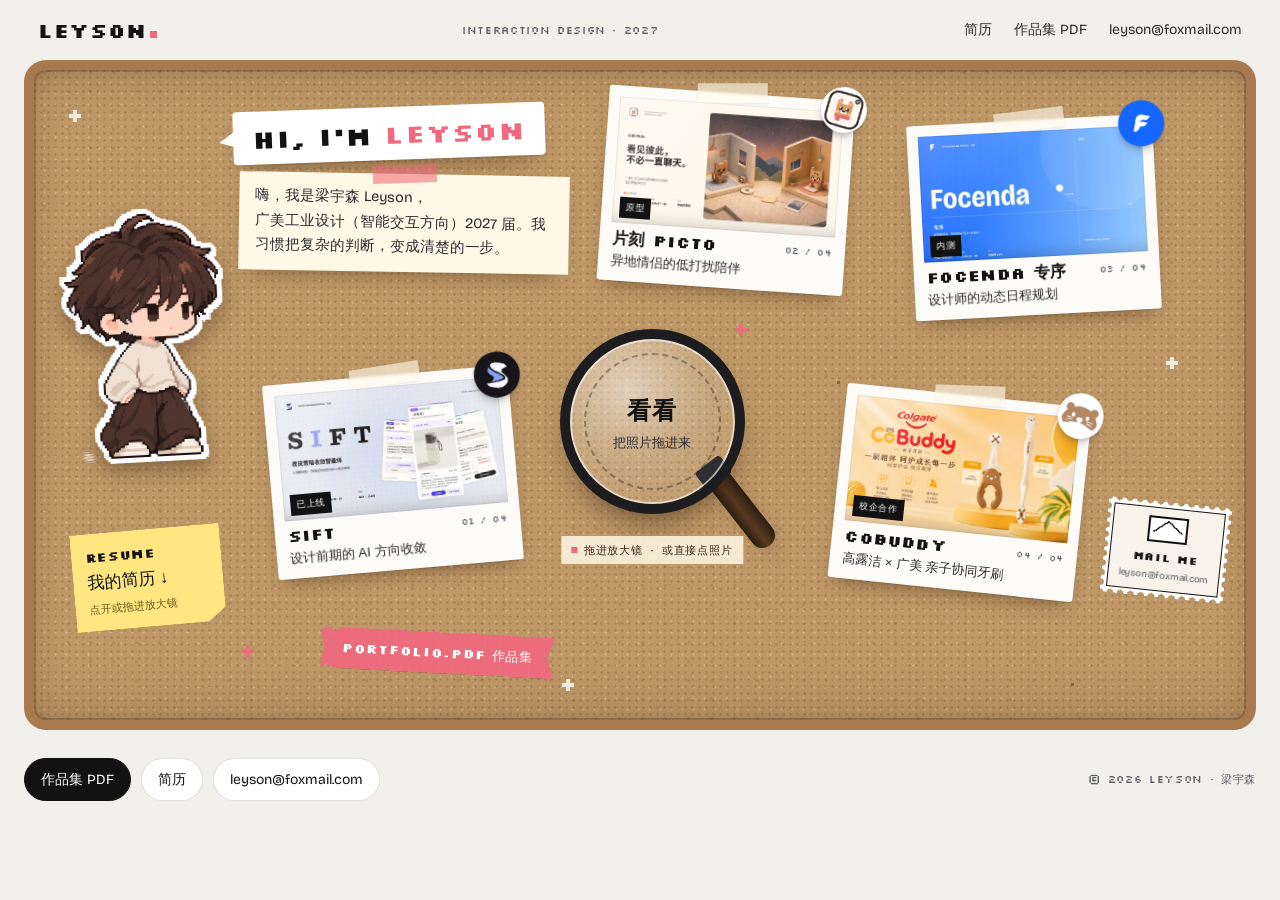
==== commit 9668fa6e: "Homepage: cork-board desk with PDF covers; previous home moved to about.html" ====
--- a/index.html
+++ b/index.html
@@ -1,174 +1,575 @@
 <!doctype html>
-<html lang="zh-CN" class="no-js">
+<html lang="zh-CN">
 <head>
 <meta charset="utf-8">
 <meta name="viewport" content="width=device-width, initial-scale=1, viewport-fit=cover">
-<title>梁宇森 Leyson — 交互设计作品集</title>
-<meta name="description" content="梁宇森 Leyson，广州美术学院工业设计（智能交互方向）。把复杂的判断，变成清楚的一步。作品：SIFT、片刻 Picto、Focenda 专序、CoBuddy 亲子牙刷。">
-<meta name="author" content="梁宇森 Leyson">
-<link rel="canonical" href="https://leysonapple.github.io/Personal-Website/">
-<meta property="og:type" content="website">
-<meta property="og:site_name" content="Leyson — 交互设计作品集">
-<meta property="og:locale" content="zh_CN">
-<meta property="og:title" content="梁宇森 Leyson — 交互设计作品集">
-<meta property="og:description" content="梁宇森 Leyson，广州美术学院工业设计（智能交互方向）。把复杂的判断，变成清楚的一步。作品：SIFT、片刻 Picto、Focenda 专序、CoBuddy 亲子牙刷。">
-<meta property="og:url" content="https://leysonapple.github.io/Personal-Website/">
-<meta property="og:image" content="https://leysonapple.github.io/Personal-Website/assets/img/og-image.jpg">
-<meta property="og:image:width" content="1200">
-<meta property="og:image:height" content="630">
-<meta name="twitter:card" content="summary_large_image">
-<meta name="theme-color" content="#F3F1EC">
-<link rel="icon" href="assets/img/favicon.svg" type="image/svg+xml">
-<link rel="icon" href="assets/img/favicon-32.png" sizes="32x32" type="image/png">
-<link rel="apple-touch-icon" href="assets/img/apple-touch-icon.png">
-<link rel="preload" href="assets/fonts/Bricolage.woff2" as="font" type="font/woff2" crossorigin>
-<link rel="stylesheet" href="assets/css/style.css">
-<script>document.documentElement.className='js';try{var c=localStorage.getItem('ly-dot');if(c)document.documentElement.style.setProperty('--dot',c)}catch(e){}</script>
+<title>Leyson. — 交互设计作品集</title>
+<meta name="description" content="梁宇森 Leyson，广美工业设计（智能交互方向）2027 届，交互设计作品集。">
+<style>
+@font-face{font-family:"Bricolage";src:url([data-uri]) format("woff2");font-weight:200 800;font-display:swap}
+@font-face{font-family:"Pixel";src:url([data-uri]) format("woff2");font-weight:400;font-display:swap}
+@font-face{font-family:"Pixel";src:url([data-uri]) format("woff2");font-weight:700;font-display:swap}
+:root{
+  --paper:#F2F0EB;--paper-2:#E8E4DC;--ink:#121212;--ink-2:#2A2A2D;--mute:#5C5F68;--line:rgba(18,18,18,.12);
+  --dot:#F0687F;--cork:#C9A06C;--frame:#A87A4E;
+  --lat:"Bricolage","Helvetica Neue",Arial,sans-serif;
+  --cjk:"PingFang SC","Hiragino Sans GB","Noto Sans SC","Source Han Sans SC","Microsoft YaHei",sans-serif;
+  --hand:"Kaiti SC","STKaiti","KaiTi","Kaiti",var(--cjk);
+  --px:"Pixel",ui-monospace,monospace;
+  --spring:cubic-bezier(.34,1.56,.64,1);--ease:cubic-bezier(.2,.7,.1,1);
+  --nav:60px;
+}
+*,*::before,*::after{box-sizing:border-box}
+html,body{margin:0}
+body{background:var(--paper);color:var(--ink);font-family:var(--lat),var(--cjk);font-size:16px;line-height:1.65;-webkit-font-smoothing:antialiased;overflow-x:hidden}
+img{display:block;max-width:100%}
+a{color:inherit}
+button{font:inherit;color:inherit}
+
+/* ---------- top bar ---------- */
+.top{height:var(--nav);display:flex;align-items:center;justify-content:space-between;padding:0 clamp(16px,3vw,40px);max-width:1520px;margin:0 auto}
+.brand{font-family:var(--px);font-weight:700;font-size:20px;letter-spacing:.02em;text-decoration:none;display:flex;align-items:baseline}
+.brand i{display:inline-block;width:7px;height:7px;background:var(--dot);margin-left:3px}
+.top nav{display:flex;gap:22px;font-size:14px}
+.top nav a{text-decoration:none;color:var(--ink-2)}
+.top nav a:hover{color:var(--ink);text-decoration:underline;text-underline-offset:4px}
+.top .seek{font-family:var(--px);font-size:11px;letter-spacing:.06em;color:var(--mute);text-transform:uppercase}
+
+/* ---------- desk ---------- */
+.wrap{padding:0 clamp(12px,2vw,24px)}
+.desk{
+  position:relative;max-width:1472px;margin:0 auto;
+  height:clamp(640px,calc(100vh - var(--nav) - 56px),880px);
+  border-radius:22px;overflow:hidden;isolation:isolate;
+  background-color:var(--cork);
+  background-image:
+    radial-gradient(rgba(92,56,22,.22) .9px,transparent 1.5px),
+    radial-gradient(rgba(255,238,205,.30) .8px,transparent 1.4px),
+    radial-gradient(rgba(120,74,32,.16) 1.4px,transparent 2.2px),
+    url("data:image/svg+xml,%3Csvg xmlns='http://www.w3.org/2000/svg' width='220' height='220'%3E%3Cfilter id='n'%3E%3CfeTurbulence type='fractalNoise' baseFrequency='.85' numOctaves='3' stitchTiles='stitch'/%3E%3CfeColorMatrix values='0 0 0 0 .35  0 0 0 0 .22  0 0 0 0 .1  0 0 0 .55 0'/%3E%3C/filter%3E%3Crect width='100%25' height='100%25' filter='url(%23n)'/%3E%3C/svg%3E");
+  background-size:7px 7px,11px 11px,23px 19px,220px 220px;
+  background-position:0 0,4px 6px,9px 3px,0 0;
+  box-shadow:inset 0 0 0 10px var(--frame),inset 0 0 0 12px rgba(0,0,0,.18),inset 0 18px 50px -20px rgba(60,30,8,.45),inset 0 -30px 60px -30px rgba(60,30,8,.35);
+  touch-action:pan-y;
+}
+/* pixel sparkles on the cork */
+.px-deco{position:absolute;width:4px;height:4px;pointer-events:none;color:#fff;opacity:.8;
+  box-shadow:4px 0 0 currentColor,-4px 0 0 currentColor,0 4px 0 currentColor,0 -4px 0 currentColor,0 0 0 currentColor;background:currentColor}
+.px-deco.pink{color:var(--dot)}
+.px-deco.ink{color:#3a2614;opacity:.45;width:3px;height:3px;box-shadow:none}
+
+/* draggable things */
+.thing{position:absolute;left:var(--x);top:var(--y);
+  translate:var(--dx,0px) var(--dy,0px);rotate:var(--r,0deg);scale:var(--s,1);
+  transition:translate .55s var(--spring),rotate .45s var(--spring),scale .45s var(--spring);
+  cursor:grab;user-select:none;-webkit-user-select:none;-webkit-touch-callout:none;z-index:2}
+.thing.dragging{transition:rotate .25s var(--ease),scale .25s var(--ease);cursor:grabbing}
+.thing img{pointer-events:none;-webkit-user-drag:none}
+.thing:focus-visible{outline:3px solid var(--ink);outline-offset:6px;border-radius:6px}
+
+/* boy sticker */
+.boy{--x:6%;--y:24%;width:200px;--r:-3deg;background:none;border:0;padding:0}
+.boy .stk{position:relative;filter:drop-shadow(3px 0 0 #fff) drop-shadow(-3px 0 0 #fff) drop-shadow(0 3px 0 #fff) drop-shadow(0 -3px 0 #fff) drop-shadow(2px 2px 0 #fff) drop-shadow(-2px -2px 0 #fff) drop-shadow(0 10px 10px rgba(50,25,5,.35));transition:filter .25s}
+.boy.dragging .stk{filter:drop-shadow(3px 0 0 #fff) drop-shadow(-3px 0 0 #fff) drop-shadow(0 3px 0 #fff) drop-shadow(0 -3px 0 #fff) drop-shadow(2px 2px 0 #fff) drop-shadow(-2px -2px 0 #fff) drop-shadow(0 26px 22px rgba(50,25,5,.38))}
+.boy .stk img{width:100%;height:auto}
+.boy .blink{position:absolute;inset:0;opacity:0;animation:blink 4.6s steps(1) infinite}
+@keyframes blink{0%,95.5%{opacity:0}96%,98.5%{opacity:1}99%{opacity:0}}
+
+/* hi bubble */
+.hi{position:absolute;left:20%;top:10%;width:min(390px,30%);z-index:1;pointer-events:none}
+.hi .say{display:inline-block;background:#fff;padding:14px 20px 12px;border-radius:4px;rotate:-2deg;
+  box-shadow:0 2px 0 rgba(0,0,0,.06),0 14px 26px -14px rgba(50,25,5,.5);position:relative}
+.hi .say::after{content:"";position:absolute;left:-14px;bottom:18px;width:16px;height:16px;background:#fff;
+  clip-path:polygon(100% 0,0 70%,100% 100%)}
+.hi h1{margin:0;font-family:var(--px);font-weight:700;font-size:clamp(22px,2vw,29px);line-height:1.05;letter-spacing:.01em;white-space:nowrap}
+.hi h1 em{font-style:normal;color:var(--dot)}
+.hi p{margin:14px 0 0 6px;background:#FFF8E6;padding:12px 16px;font-size:14.5px;line-height:1.7;color:var(--ink-2);rotate:1deg;max-width:330px;
+  box-shadow:0 12px 22px -14px rgba(50,25,5,.55);position:relative}
+.hi p::before{content:"";position:absolute;left:50%;top:-9px;width:64px;height:18px;translate:-50% 0;rotate:-3deg;
+  background:rgba(240,104,127,.55);mix-blend-mode:multiply}
+
+/* ---------- the lens (看看 zone) ---------- */
+.lens{position:absolute;left:calc(50% - 120px);top:calc(57% - 120px);width:240px;height:240px;z-index:1;pointer-events:none}
+.lens .glass{position:absolute;inset:0;border-radius:50%;
+  background:radial-gradient(circle at 35% 30%,rgba(255,255,255,.55),rgba(255,255,255,.18) 45%,rgba(255,255,255,.08) 70%);
+  border:10px solid #1d1d1f;box-shadow:inset 0 0 0 2px rgba(255,255,255,.6),0 18px 30px -12px rgba(40,20,5,.55);
+  transition:scale .35s var(--spring),border-color .2s}
+.lens .glass::before{content:"";position:absolute;inset:14px;border-radius:50%;border:2px dashed rgba(18,18,18,.35)}
+.lens .handle{position:absolute;width:30px;height:120px;left:calc(50% - 15px);top:calc(100% - 22px);
+  transform-origin:50% 0;rotate:-38deg;translate:72px -30px;background:linear-gradient(90deg,#2a1d12,#5a3b22 45%,#2a1d12);border-radius:6px 6px 12px 12px;
+  box-shadow:0 14px 20px -10px rgba(40,20,5,.6);z-index:-1}
+.lens .handle::before{content:"";position:absolute;left:-3px;right:-3px;top:-4px;height:22px;background:#1d1d1f;border-radius:4px}
+.lens .lbl{position:absolute;inset:0;display:grid;place-content:center;text-align:center;gap:4px;transition:opacity .2s}
+.lens .lbl b{font-family:var(--px);font-weight:700;font-size:24px;letter-spacing:.04em}
+.lens .lbl span{font-size:13px;color:var(--ink-2);line-height:1.5}
+.lens.armed .glass{animation:pulse 1.1s ease-in-out infinite}
+.lens.hot .glass{scale:1.08;border-color:var(--dot)}
+.lens.has .lbl{opacity:0}
+@keyframes pulse{50%{scale:1.035}}
+.hint{position:absolute;left:50%;top:calc(57% + 136px);translate:-50% 0;z-index:1;pointer-events:none;
+  font-family:var(--px);font-size:11px;letter-spacing:.08em;color:#3a2614;background:rgba(255,248,230,.85);padding:5px 10px;white-space:nowrap}
+.hint i{display:inline-block;width:6px;height:6px;background:var(--dot);margin-right:6px;vertical-align:1px}
+
+/* ---------- polaroids ---------- */
+.pol{width:204px;background:none;border:0;padding:0;text-align:left}
+.pol .card{position:relative;background:#FCFBF8;padding:11px 11px 0;border-radius:3px;
+  box-shadow:0 1px 0 rgba(0,0,0,.08),0 10px 18px -8px rgba(50,25,5,.45);transition:box-shadow .3s}
+.pol.dragging .card,.pol.lifted .card{box-shadow:0 2px 0 rgba(0,0,0,.05),0 34px 40px -16px rgba(50,25,5,.55)}
+.pol .ph{aspect-ratio:1;overflow:hidden;background:#ddd}
+.pol .ph img{width:100%;height:100%;object-fit:cover}
+.pol .cap{height:58px;padding:7px 2px 0;display:flex;flex-direction:column;justify-content:flex-start}
+.pol .cap b{font-family:var(--px);font-weight:700;font-size:16px;line-height:1.1;letter-spacing:.02em}
+.pol .cap em{font-style:normal}
+.pol .cap span{font-family:var(--hand);font-size:13px;color:var(--ink-2);line-height:1.4;margin-top:4px;white-space:nowrap;overflow:hidden;text-overflow:ellipsis}
+.pol .logo{position:absolute;right:-14px;top:-16px;width:54px;height:54px;border-radius:50%;background:#fff;padding:4px;
+  box-shadow:0 0 0 1px rgba(0,0,0,.06),0 6px 10px -4px rgba(0,0,0,.35);rotate:12deg;display:grid;place-items:center}
+.pol .logo img{width:100%;height:100%;object-fit:contain;border-radius:50%}
+.pol[data-p=sift] .logo{background:#17151A}
+.pol[data-p=sift] .logo img{padding:6px}
+.pol[data-p=focenda] .logo{background:#1466FF}
+.pol[data-p=focenda] .logo img{padding:8px}
+.pol[data-p=picto] .logo img{border-radius:12px}
+.pol .tape{position:absolute;left:50%;top:-10px;width:70px;height:20px;translate:-50% 0;rotate:-4deg;background:rgba(255,250,235,.62);
+  box-shadow:0 1px 2px rgba(0,0,0,.08);backdrop-filter:blur(1px)}
+.pol .tag{position:absolute;left:12px;bottom:66px;font-family:var(--px);font-size:9px;letter-spacing:.08em;background:var(--ink);color:#fff;padding:3px 6px}
+.p-sift{--x:25%;--y:47%;--r:-6deg}
+.p-picto{--x:49%;--y:5%;--r:5deg}
+.p-focenda{--x:73%;--y:10%;--r:-3deg}
+.p-cob{--x:70%;--y:55%;--r:7deg}
+
+/* ---------- small stickers ---------- */
+.deco{text-decoration:none;display:block}
+.note{--x:8%;--y:76%;--r:-5deg;width:150px;background:#FFE680;padding:14px 14px 12px;
+  box-shadow:0 10px 16px -10px rgba(50,25,5,.55);clip-path:polygon(0 0,100% 0,100% 86%,88% 100%,0 100%)}
+.note b{display:block;font-family:var(--px);font-size:13px;letter-spacing:.06em}
+.note span{display:block;font-family:var(--hand);font-size:17px;line-height:1.3;margin-top:4px}
+.note small{display:block;font-size:11px;color:#6b5a1d;margin-top:6px}
+.strip{--x:31%;--y:86%;--r:3deg;padding:10px 22px;background:repeating-linear-gradient(90deg,rgba(240,104,127,.92) 0 14px,rgba(240,104,127,.80) 14px 15px);
+  color:#fff;font-family:var(--px);font-weight:700;font-size:13px;letter-spacing:.08em;white-space:nowrap;
+  clip-path:polygon(0 8%,3% 0,6% 10%,9% 0,100% 0,97% 50%,100% 100%,6% 100%,3% 90%,0 100%,2% 50%);box-shadow:0 6px 10px -6px rgba(0,0,0,.4)}
+.strip span{font-family:var(--cjk);font-weight:500;letter-spacing:.02em;margin-left:6px;font-size:13px}
+.stamp{--x:88.5%;--y:62%;--r:6deg;width:124px;padding:6px;background:#fff;
+  -webkit-mask:linear-gradient(#000 0 0) content-box,radial-gradient(circle 3.5px,transparent 96%,#000) -5px -5px/10px 10px round;
+  mask:linear-gradient(#000 0 0) content-box,radial-gradient(circle 3.5px,transparent 96%,#000) -5px -5px/10px 10px round;filter:drop-shadow(0 6px 6px rgba(0,0,0,.25))}
+.stamp .in{border:1.5px solid var(--ink);padding:8px 6px 6px;text-align:center;background:#F7F3EA}
+.stamp .env{width:40px;height:26px;margin:0 auto 6px;border:2px solid var(--ink);position:relative;background:#fff}
+.stamp .env::before{content:"";position:absolute;left:3px;right:3px;top:2px;height:12px;border:2px solid var(--ink);border-top:0;border-right-color:transparent;border-left-color:transparent;
+  background:linear-gradient(to bottom right,transparent 48%,var(--ink) 48% 56%,transparent 56%) left/50% 100% no-repeat,linear-gradient(to bottom left,transparent 48%,var(--ink) 48% 56%,transparent 56%) right/50% 100% no-repeat;border:0}
+.stamp b{display:block;font-family:var(--px);font-size:11px;letter-spacing:.06em}
+.stamp small{display:block;font-size:9.5px;color:var(--mute);margin-top:2px;letter-spacing:-.02em;white-space:nowrap}
+.stamp .val{position:absolute;right:10px;top:10px;font-family:var(--px);font-size:9px;color:var(--dot)}
+
+/* ---------- detail card ---------- */
+.veil{position:absolute;inset:0;background:rgba(40,22,8,.32);opacity:0;pointer-events:none;transition:opacity .3s;z-index:20}
+.veil.on{opacity:1;pointer-events:auto}
+.thing.focus{z-index:30 !important}
+.sheet{position:absolute;z-index:31;left:calc(50% + 140px);top:50%;width:min(400px,calc(50% - 170px));
+  translate:0 -50%;background:#FFFEFB;border-radius:6px;padding:26px 26px 22px;
+  box-shadow:0 2px 0 rgba(0,0,0,.05),0 40px 60px -24px rgba(40,20,5,.6);
+  opacity:0;scale:.92;rotate:1.5deg;transform-origin:0 50%;pointer-events:none;transition:opacity .25s,scale .45s var(--spring),rotate .45s var(--spring)}
+.sheet.on{opacity:1;scale:1;rotate:-.5deg;pointer-events:auto}
+.sheet .x{position:absolute;right:12px;top:10px;width:36px;height:36px;border:0;background:none;font-size:22px;line-height:1;cursor:pointer;border-radius:50%}
+.sheet .x:hover{background:var(--paper)}
+.sheet .hd{display:flex;align-items:center;gap:12px;margin-right:30px}
+.sheet .hd .lg{width:44px;height:44px;border-radius:10px;flex:none;display:grid;place-items:center;overflow:hidden;background:#fff;box-shadow:0 0 0 1px var(--line)}
+.sheet .hd .lg img{width:100%;height:100%;object-fit:contain}
+.sheet h2{margin:0;font-size:22px;line-height:1.2;font-weight:700;font-family:var(--lat),var(--cjk)}
+.sheet .one{margin:2px 0 0;font-size:14px;color:var(--mute);line-height:1.45}
+.sheet .meta{display:flex;flex-wrap:wrap;gap:6px;margin:16px 0 4px;padding:0;list-style:none}
+.sheet .meta li{font-size:12px;padding:3px 9px;border-radius:999px;background:var(--paper);color:var(--ink-2)}
+.sheet dl{margin:14px 0 0}
+.sheet dt{font-family:var(--px);font-size:11px;letter-spacing:.1em;color:var(--dot);margin-top:14px}
+.sheet dd{margin:4px 0 0;font-size:15px;line-height:1.7;color:var(--ink)}
+.sheet .go{display:inline-flex;align-items:center;gap:8px;margin-top:20px;background:var(--ink);color:#fff;text-decoration:none;padding:11px 18px;border-radius:999px;font-size:15px;font-weight:600}
+.sheet .go:hover{background:#000}
+.sheet .go span{transition:translate .2s}
+.sheet .go:hover span{translate:4px 0}
+
+.toast{position:fixed;left:50%;bottom:28px;translate:-50% 20px;background:var(--ink);color:#fff;font-size:14px;padding:10px 16px;border-radius:999px;opacity:0;transition:.3s;z-index:60;pointer-events:none}
+.toast.on{opacity:1;translate:-50% 0}
+
+/* ---------- footer ---------- */
+.foot{max-width:1472px;margin:0 auto;padding:28px clamp(12px,2vw,24px) 40px;display:flex;justify-content:space-between;align-items:center;gap:20px;flex-wrap:wrap}
+.foot .links{display:flex;gap:10px;flex-wrap:wrap}
+.foot .links a{text-decoration:none;font-size:14px;padding:9px 16px;border-radius:999px;border:1px solid var(--line);background:#fff}
+.foot .links a:hover{border-color:var(--ink)}
+.foot .links a.pri{background:var(--ink);color:#fff;border-color:var(--ink)}
+.foot small{font-family:var(--px);font-size:11px;color:var(--mute);letter-spacing:.06em}
+
+.sr{position:absolute;width:1px;height:1px;overflow:hidden;clip:rect(0 0 0 0);white-space:nowrap}
+
+/* ---------- tablet tweak ---------- */
+@media (max-width:1100px) and (min-width:761px){
+  .pol{width:176px}.boy{width:170px}
+  .hi{width:40%}
+  .sheet{left:auto;right:24px;width:380px}
+}
+
+/* ---------- phone ---------- */
+@media (max-width:760px){
+  :root{--nav:54px}
+  .top nav{display:none}
+  .desk{height:1220px;border-radius:18px}
+  .hi{left:16px;right:16px;top:22px;width:auto}
+  .hi h1{font-size:27px}
+  .hi p{max-width:none;font-size:14px;margin-right:4px}
+  .boy{--x:14px;--y:250px;width:116px}
+  .note{--x:142px;--y:262px;width:124px;--r:4deg;padding:11px 11px 10px}
+  .note span{font-size:15px}.note small{font-size:10px}
+  .stamp{--x:calc(100% - 120px);--y:330px;width:108px;--r:-7deg}
+  .lens{left:calc(50% - 92px);top:950px;width:184px;height:184px}
+  .lens .handle{height:92px;width:24px;left:calc(50% - 12px);translate:56px -26px}
+  .lens .lbl b{font-size:20px}.lens .lbl span{font-size:12px}
+  .hint{top:1156px;font-size:10px}
+  .pol{width:156px}
+  .pol .cap{height:52px}.pol .cap b{font-size:14px}.pol .cap em{font-style:normal}
+.pol .cap span{font-size:12px}
+  .pol .logo{width:44px;height:44px;right:-10px;top:-14px}
+  .pol .tag{bottom:60px}
+  .pol .cap em.co{display:none}
+  .p-sift{--x:16px;--y:478px}
+  .p-picto{--x:calc(100% - 172px);--y:500px}
+  .p-focenda{--x:22px;--y:706px}
+  .p-cob{--x:calc(100% - 176px);--y:726px}
+  .strip{--x:132px;--y:422px;--r:-3deg;padding:8px 16px;font-size:11px}
+  .strip span{font-size:12px}
+  .sheet{position:fixed;left:0;right:0;top:auto;bottom:0;width:auto;max-height:86vh;overflow:auto;translate:0 104%;rotate:0deg;scale:1;opacity:1;
+    border-radius:20px 20px 0 0;padding:24px 22px calc(26px + env(safe-area-inset-bottom));transition:translate .4s var(--ease)}
+  .sheet.on{translate:0 0;rotate:0deg}
+  .sheet::before{content:"";display:block;width:40px;height:4px;border-radius:4px;background:var(--line);margin:-10px auto 14px}
+  .veil{position:fixed}
+  .foot{flex-direction:column;align-items:flex-start}
+}
+
+
+/* ===== v2 polish ===== */
+.nw{white-space:nowrap}
+.desk{container-type:inline-size;--dw:min(100vw - 2*clamp(12px,2vw,24px),1472px);height:max(580px,calc(var(--dw)*.5435))}
+.pol{width:20cqw}
+.pol .ph{aspect-ratio:16/9;position:relative;border-radius:1px}
+.pol .ph::after{content:"";position:absolute;inset:0;pointer-events:none;
+  background:linear-gradient(125deg,rgba(255,255,255,.28),rgba(255,255,255,0) 38%,rgba(255,255,255,0) 70%,rgba(255,255,255,.10));
+  box-shadow:inset 0 0 0 1px rgba(0,0,0,.06),inset 0 -14px 22px -18px rgba(0,0,0,.35)}
+.pol .card{transition:box-shadow .3s,transform .35s var(--spring)}
+@media (hover:hover){.pol:not(.focus):hover .card{transform:translateY(-5px) rotate(-.6deg);box-shadow:0 2px 0 rgba(0,0,0,.05),0 26px 32px -14px rgba(50,25,5,.55)}}
+.pol .cap{position:relative}
+.pol .cap .no{position:absolute;right:2px;top:9px;font-style:normal;font-family:var(--px);font-size:9px;letter-spacing:.06em;color:var(--mute)}
+.pol .cap b{padding-right:44px;white-space:nowrap}
+.pol .logo{width:46px;height:46px;right:-12px;top:-14px}
+.pol .tag{bottom:auto;top:calc(11px + (100% - 69px) - 26px);left:18px}
+.pol:focus-visible{outline:none}.pol:focus-visible .card{outline:3px solid var(--ink);outline-offset:4px}
+/* gentle drop-in */
+.thing,.hi,.lens,.hint{animation:drop .8s var(--spring) backwards}
+.hi{animation-delay:.05s}.boy{animation-delay:.12s}.p-picto{animation-delay:.2s}.p-focenda{animation-delay:.28s}.p-sift{animation-delay:.36s}.p-cob{animation-delay:.44s}
+.lens{animation-delay:.5s}.note{animation-delay:.56s}.strip{animation-delay:.62s}.stamp{animation-delay:.68s}.hint{animation-delay:.9s;animation-name:fade}
+@keyframes drop{from{opacity:0;transform:translateY(-26px) rotate(-3deg)}}
+@keyframes fade{from{opacity:0}}
+.hint .h-touch{display:none}
+@media (hover:none){.hint .h-fine{display:none}.hint .h-touch{display:inline}}
+/* sheet cover */
+.sheet .cv{margin:-6px -6px 16px;aspect-ratio:16/9;border-radius:4px;overflow:hidden;background:var(--paper-2);box-shadow:inset 0 0 0 1px var(--line)}
+.sheet .cv img{width:100%;height:100%;object-fit:cover}
+.sheet .x{z-index:2;background:rgba(255,255,255,.9);right:14px;top:14px;box-shadow:0 2px 8px -2px rgba(0,0,0,.25)}
+.sheet .hd{margin-right:0}
+
+/* desktop layout (16:9-ish desk) */
+.hi{left:17%;top:7%;width:28cqw}
+.boy{--x:3.5%;--y:23%;width:12.5cqw}
+.note{--x:4%;--y:70%}
+.p-sift{--x:20%;--y:47%;--r:-5deg}
+.p-picto{--x:47%;--y:5%;--r:4deg}
+.p-focenda{--x:72%;--y:9%;--r:-3deg}
+.p-cob{--x:66%;--y:50%;--r:6deg}
+.strip{--x:24%;--y:85.5%}
+.stamp{--x:calc(100% - 152px);--y:66%}
+.lens{left:calc(51% - 7.5cqw);top:calc(54% - 7.5cqw);width:15cqw;height:15cqw}
+.lens .handle{height:8cqw;width:2cqw;left:calc(50% - 1cqw);translate:4.6cqw -2cqw}
+.hint{left:51%;top:calc(54% + 7.5cqw + 22px)}
+.sheet{left:calc(51% + 9cqw);width:min(400px,calc(49% - 9cqw - 28px));max-height:calc(100% - 40px);overflow:auto}
+
+/* tablet: taller desk, own arrangement */
+@media (max-width:1179px) and (min-width:761px) and (orientation:landscape){
+  .pol{width:21cqw}.hi{width:30cqw;left:16%}.boy{width:13cqw}
+  .pol .cap b{padding-right:0}.pol .cap .no{display:none}
+  .p-cob{--x:61%}.stamp{--x:calc(100% - 146px);--y:70%}
+  .hint{top:calc(54% + 7.5cqw + 14px)}
+}
+@media (max-width:1179px) and (min-width:761px) and (orientation:portrait){
+  .desk{height:calc(var(--dw)*.9)}
+  .pol .cap b{white-space:nowrap;font-size:14px;padding-right:0}.pol .cap .no{display:none}
+  .pol{width:26cqw}
+  .hi{left:21%;top:4%;width:44cqw}
+  .boy{--x:3%;--y:5%;width:16cqw}
+  .p-picto{--x:69%;--y:5%;--r:5deg}
+  .p-sift{--x:5%;--y:39%;--r:-5deg}
+  .p-focenda{--x:67%;--y:36%;--r:-3deg}
+  .p-cob{--x:59%;--y:68%;--r:6deg}
+  .note{--x:6%;--y:70%}
+  .stamp{--x:38%;--y:75%;--r:-6deg}
+  .strip{--x:22%;--y:89%;--r:2deg}
+  .lens{left:calc(50% - 10.5cqw);top:calc(51% - 10.5cqw);width:21cqw;height:21cqw}
+  .lens .handle{height:11cqw;width:2.6cqw;left:calc(50% - 1.3cqw);translate:6.4cqw -2.6cqw}
+  .hint{left:50%;top:calc(51% + 10.5cqw + 20px)}
+  .sheet{left:auto;right:24px;width:min(400px,46%)}
+}
+
+/* phone */
+@media (max-width:760px){
+  .desk{height:1080px}
+  .pol{width:44cqw}
+  .pol .cap b{padding-right:0}.pol .cap .no{display:none}
+  .pol .logo{width:38px;height:38px;right:-8px;top:-12px}
+  .pol .cap em.co{display:inline}
+  .pol .cap span{white-space:normal;display:-webkit-box;-webkit-line-clamp:2;-webkit-box-orient:vertical}
+  .pol .cap{height:66px}
+  .pol .tag{top:calc(11px + (100% - 77px) - 24px);left:16px}
+  .hi{left:16px;right:16px;top:22px;width:auto}
+  .boy{--x:14px;--y:250px;width:116px}
+  .note{--x:142px;--y:262px}
+  .stamp{--x:calc(100% - 120px);--y:330px}
+  .strip{--x:132px;--y:422px}
+  .p-sift{--x:4%;--y:488px;--r:-4deg}
+  .p-picto{--x:52%;--y:502px;--r:4deg}
+  .p-focenda{--x:5%;--y:664px;--r:3deg}
+  .p-cob{--x:51%;--y:678px;--r:-4deg}
+  .lens{left:calc(50% - 80px);top:852px;width:160px;height:160px}
+  .lens .handle{height:80px;width:22px;left:calc(50% - 11px);translate:48px -22px}
+  .hint{left:50%;top:1030px}
+  .sheet{left:0;right:0;width:auto;max-height:88vh}
+  .sheet .cv{margin:0 0 16px}
+}
+
+@media (prefers-reduced-motion:reduce){
+  *,*::before,*::after{animation:none !important;transition:none !important}
+}
+</style>
 </head>
 <body>
-<a class="skip" href="#main">跳到正文</a>
-<header class="nav">
-  <div class="wrap">
-    <a class="brand" href="index.html" aria-label="Leyson 首页">Leyson<i class="mk" aria-hidden="true"></i></a>
-    <span class="open px">Open to internships · 2026</span>
-    <ul>
-      <li><a href="work.html">作品</a></li>
-      <li><a href="index.html#about">关于</a></li>
-      <li class="hide-xs"><a href="#contact">联系</a></li>
-      <li><a class="cta" href="files/Leyson-Portfolio-Short.pdf" download>PDF <span aria-hidden="true">↓</span></a></li>
-    </ul>
-  </div>
+
+<header class="top">
+  <a class="brand" href="./">Leyson<i></i></a>
+  <span class="seek">Interaction design · 2027</span>
+  <nav aria-label="快速链接">
+    <a href="files/Leyson-Resume.pdf" target="_blank" rel="noopener">简历</a>
+    <a href="files/Leyson-Portfolio-Short.pdf" target="_blank" rel="noopener">作品集 PDF</a>
+    <a href="mailto:leyson@foxmail.com">leyson@foxmail.com</a>
+  </nav>
 </header>
 
-<main id="main">
-<section class="hero">
-  <div class="wrap">
-    <div class="kick px rv"><span>Interaction Designer</span><span>Guangzhou</span><span>GAFA · 2023–2027</span></div>
-    <h1 class="rv d1" aria-label="Leyson.">Leyson<button type="button" class="mk mk-hero" data-dot data-follow aria-label="这个点是我的标志，点一下换个颜色"><span class="hint px" aria-hidden="true">Click me</span></button></h1>
-    <div class="hero-grid">
-      <div class="rv d2">
-        <p class="lede">把复杂的判断，<br>变成<span class="hl">清楚的一步</span>。</p>
-        <p class="sub">广州美术学院 工业设计（智能交互方向）本科。我习惯先把问题定义清楚，再用减法做取舍，最后借助 AI 编程工具把设计做成能跑的原型。</p>
-        <div class="acts">
-          <a class="btn btn-ink" href="work.html" data-magnetic>选一个项目 <span class="arr" aria-hidden="true">→</span></a>
-          <a class="btn btn-line" href="files/Leyson-Portfolio-Short.pdf" download>下载 PDF</a>
-          <a class="btn btn-line" href="files/Leyson-Resume.pdf" download>下载简历</a>
-        </div>
-      </div>
-      <aside class="status rv d3" aria-label="我的当前状态">
-        <div class="top px"><span>Status · 此刻</span><span class="clock" data-clock><i aria-hidden="true"></i>广州 <time>--:--</time></span></div>
-        <div class="me">
-          <button type="button" class="ava" data-ava aria-label="梁宇森 Leyson 的像素头像：点一下打个招呼">
-            <img class="f0" src="assets/img/avatar-pixel.png" alt="" width="80" height="80" loading="eager" decoding="async">
-            <img class="f1" src="assets/img/avatar-pixel-blink.png" alt="" width="80" height="80" loading="eager" decoding="async">
-            <span class="on-dot" aria-hidden="true"></span>
-          </button>
-          <span class="ava-say" data-ava-say aria-live="polite"></span>
-          <div><b>梁宇森 Leyson</b><span>交互 / UI·UX 设计</span></div>
-        </div>
-        <dl>
-          <dt>心情</dt><dd><button type="button" class="cyc" data-cyc="mood" aria-label="心情：有点兴奋（点一下换一个）"><i class="pxi" aria-hidden="true"></i><span>有点兴奋</span></button></dd>
-          <dt>正在做</dt><dd><button type="button" class="cyc" data-cyc="doing" aria-label="正在做：打磨作品集（点一下换一个）"><i class="pxi" aria-hidden="true"></i><span>打磨作品集</span></button></dd>
-          <dt>联系偏好</dt><dd>欢迎来聊</dd>
-        </dl>
-        <div class="say"><a href="#contact">→ 开放实习机会</a><a class="fmt px" href="work.html">See work ↗</a></div>
-      </aside>
+<main class="wrap">
+  <section class="desk" id="desk" aria-label="Leyson 的桌面：四个项目">
+    <span class="px-deco" style="left:4%;top:8%"></span>
+    <span class="px-deco pink" style="left:58%;top:40%"></span>
+    <span class="px-deco" style="left:93%;top:45%"></span>
+    <span class="px-deco pink" style="left:18%;top:88%"></span>
+    <span class="px-deco" style="left:44%;top:93%"></span>
+    <span class="px-deco ink" style="left:38%;top:30%"></span>
+    <span class="px-deco ink" style="left:66%;top:48%"></span>
+    <span class="px-deco ink" style="left:85%;top:93%"></span>
+
+    <div class="hi">
+      <div class="say"><h1>Hi, I'm <em>Leyson</em></h1></div>
+      <p>嗨，我是梁宇森 Leyson，<span class="nw">广美工业设计（智能交互方向）</span>2027 届。我习惯把复杂的判断，变成清楚的一步。</p>
     </div>
-  </div>
-</section>
-
-<div class="marquee" aria-hidden="true"><div class="track">
-  <span><b>✦</b> SIFT <em>设计方向收敛 Agent</em> <b>✦</b> PICTO <em>异地情侣低打扰陪伴</em> <b>✦</b> FOCENDA <em>设计师动态日程</em> <b>✦</b> COBUDDY <em>亲子协同牙刷</em></span>
-  <span><b>✦</b> SIFT <em>设计方向收敛 Agent</em> <b>✦</b> PICTO <em>异地情侣低打扰陪伴</em> <b>✦</b> FOCENDA <em>设计师动态日程</em> <b>✦</b> COBUDDY <em>亲子协同牙刷</em></span>
-  <span><b>✦</b> SIFT <em>设计方向收敛 Agent</em> <b>✦</b> PICTO <em>异地情侣低打扰陪伴</em> <b>✦</b> FOCENDA <em>设计师动态日程</em> <b>✦</b> COBUDDY <em>亲子协同牙刷</em></span>
-  <span><b>✦</b> SIFT <em>设计方向收敛 Agent</em> <b>✦</b> PICTO <em>异地情侣低打扰陪伴</em> <b>✦</b> FOCENDA <em>设计师动态日程</em> <b>✦</b> COBUDDY <em>亲子协同牙刷</em></span>
-</div></div>
-
-<section class="sec sec-work" aria-labelledby="work-h">
-  <div class="wrap">
-    <div class="sec-head rv"><div class="no px">01 · Selected work</div><h2 id="work-h">精选作品</h2><a class="more" href="work.html">全部作品 <span aria-hidden="true">→</span></a></div>
-    <div class="pcs">
-      <a class="pc s rv" href="projects/sift.html" data-tilt data-cursor="查看">
-        <span class="pc-top"><img class="logo" src="assets/img/logo-sift.png" alt="" width="186" height="192" loading="lazy" decoding="async"><span class="px">01 · Web · 已上线</span></span>
-        <span class="pc-txt"><b>SIFT</b><span>设计前期的 AI 方向收敛 Agent</span></span>
-        <span class="pc-body">
-          <span class="pc-prob"><em class="px">Problem</em>设计师拿到模糊 Brief，缺的不是图，而是判断的次序。</span>
-          <span class="pc-chips"><span>3 人小组组长</span><span>Agent 设计</span><span>已上线</span></span>
-        </span>
-        <span class="pc-go" aria-hidden="true">→</span>
-      </a>
-      <a class="pc p rv d1" href="projects/picto.html" data-tilt data-cursor="查看">
-        <span class="pc-top"><img class="logo" src="assets/img/logo-picto.png" alt="" width="192" height="192" loading="lazy" decoding="async"><span class="px">02 · Mobile · 原型</span></span>
-        <span class="pc-txt"><b>Picto</b><span>异地情侣的低打扰陪伴</span></span>
-        <span class="pc-body">
-          <span class="pc-prob"><em class="px">Problem</em>即时通信把“被看见”绑成了“要回复”，异地情侣因此更累。</span>
-          <span class="pc-chips"><span>独立完成</span><span>约 2 个月</span><span>可运行原型</span></span>
-        </span>
-        <span class="pc-go" aria-hidden="true">→</span>
-      </a>
-      <a class="pc f rv d2" href="projects/focenda.html" data-tilt data-cursor="查看">
-        <span class="pc-top"><img class="logo" src="assets/img/logo-focenda.png" alt="" width="192" height="192" loading="lazy" decoding="async"><span class="px">03 · Web + Mobile · 内测</span></span>
-        <span class="pc-txt"><b>Focenda</b><span>设计师的动态日程规划</span></span>
-        <span class="pc-body">
-          <span class="pc-prob"><em class="px">Problem</em>设计师的时间被“非设计”吃掉：琐事多、信息散、难出结果。</span>
-          <span class="pc-chips"><span>用户访谈</span><span>多端设计</span><span>内测 10 人</span></span>
-        </span>
-        <span class="pc-go" aria-hidden="true">→</span>
-      </a>
-      <a class="pc c rv d3" href="projects/cobuddy.html" data-tilt data-cursor="查看">
-        <span class="pc-top"><img class="logo" src="assets/img/logo-cobuddy.png" alt="" width="192" height="192" loading="lazy" decoding="async"><span class="px">04 · Product · 校企合作</span></span>
-        <span class="pc-txt"><b>CoBuddy</b><span>高露洁 × 广美 亲子牙刷</span></span>
-        <span class="pc-body">
-          <span class="pc-prob"><em class="px">Problem</em>孩子握得住牙刷，却控制不住刷牙；家长一帮忙就变成代刷。</span>
-          <span class="pc-chips"><span>独立完成</span><span>约 2 个月</span><span>产品设计</span></span>
-        </span>
-        <span class="pc-go" aria-hidden="true">→</span>
-      </a>
-    </div>
-  </div>
-</section>
-
-<section class="sec" id="about" aria-labelledby="about-h">
-  <div class="wrap">
-    <div class="sec-head rv"><div class="no px">02 · About</div><h2 id="about-h">你好，我是<span class="lat"> Leyson</span>。</h2></div>
-    <div class="about">
-      <div class="photo rv"><picture><source srcset="assets/img/portrait.webp" type="image/webp"><img src="assets/img/portrait.jpg" alt="梁宇森 Leyson 的照片" width="736" height="1200" loading="lazy" decoding="async"></picture><span class="hi px"><i class="mk" aria-hidden="true"></i>Hi! I’m Leyson</span></div>
-      <div class="rv d1">
-        <p class="intro">工业设计出身，关心“人和系统之间那一点点摩擦”。<span class="mute">我喜欢把复杂的判断拆成清楚的一步，也喜欢像素、角色这种能让产品有温度的小东西。</span></p>
-        <ol class="ways">
-          <li><span class="n px">01</span><div><b>先找到那一下“卡住”</b><p>从真实场景里找用户犹豫、绕路的地方，再决定要不要做、做多大。</p></div></li>
-          <li><span class="n px">02</span><div><b>把判断拆成清楚的一步</b><p>复杂的选择不丢给用户，系统先给建议，人只需要确认或微调。</p></div></li>
-          <li><span class="n px">03</span><div><b>做出来，再验证</b><p>借助 AI 工具把想法做成能用的原型，放到真实使用里迭代。</p></div></li>
-        </ol>
-        <div class="about-cta">
-          <a class="btn btn-ink" href="work.html">看作品 <span class="arr" aria-hidden="true">→</span></a>
-          <a class="btn btn-line" href="files/Leyson-Resume.pdf" download>下载简历</a>
-        </div>
+
+    <div class="thing boy" data-kind="boy" aria-hidden="true">
+      <div class="stk">
+        <img src="[data-uri]" alt="" width="304" height="480">
+        <img class="blink" src="[data-uri]" alt="" width="304" height="480">
       </div>
     </div>
+
+    <div class="lens" id="lens" aria-hidden="true">
+      <div class="handle"></div>
+      <div class="glass"></div>
+      <div class="lbl"><b>看看</b><span>把照片拖进来</span></div>
+    </div>
+    <div class="hint" aria-hidden="true"><i></i><span class="h-fine">拖进放大镜 · 或直接点照片</span><span class="h-touch">点照片看看 · 长按可拖动</span></div>
+
+    <button class="thing pol p-sift" data-kind="pol" data-p="sift" aria-label="打开项目 SIFT">
+      <div class="card"><span class="tape"></span><div class="ph"><img src="[data-uri]" alt="SIFT 作品集封面"></div><span class="tag">已上线</span>
+        <div class="cap"><i class="no">01 / 04</i><b>SIFT</b><span>设计前期的 AI 方向收敛</span></div>
+        <span class="logo"><img src="[data-uri]" alt=""></span></div>
+    </button>
+    <button class="thing pol p-picto" data-kind="pol" data-p="picto" aria-label="打开项目 片刻 Picto">
+      <div class="card"><span class="tape"></span><div class="ph"><img src="[data-uri]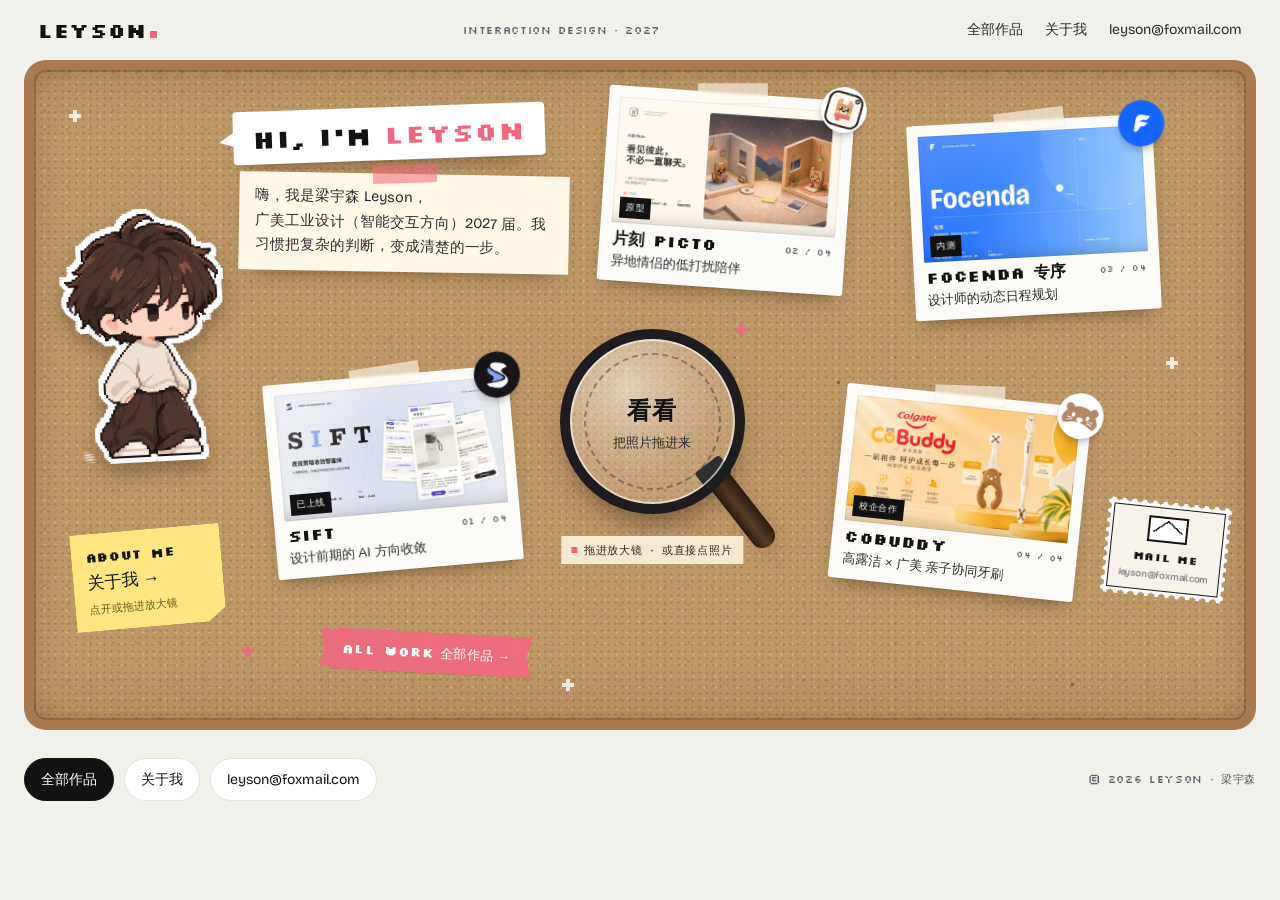
==== commit ce801d1e: "Site: remove resume and portfolio PDF download links; homepage stickers now link to work and about" ====
--- a/index.html
+++ b/index.html
@@ -350,8 +350,8 @@
   <a class="brand" href="./">Leyson<i></i></a>
   <span class="seek">Interaction design · 2027</span>
   <nav aria-label="快速链接">
-    <a href="files/Leyson-Resume.pdf" target="_blank" rel="noopener">简历</a>
-    <a href="files/Leyson-Portfolio-Short.pdf" target="_blank" rel="noopener">作品集 PDF</a>
+    <a href="work.html">全部作品</a>
+    <a href="about.html">关于我</a>
     <a href="mailto:leyson@foxmail.com">leyson@foxmail.com</a>
   </nav>
 </header>
@@ -407,10 +407,10 @@
         <span class="logo"><img src="[data-uri]" alt=""></span></div>
     </button>
 
-    <a class="thing deco note" data-kind="deco" data-act="resume" href="files/Leyson-Resume.pdf" target="_blank" rel="noopener">
-      <b>RESUME</b><span>我的简历 ↓</span><small>点开或拖进放大镜</small>
+    <a class="thing deco note" data-kind="deco" data-act="about" href="about.html">
+      <b>ABOUT ME</b><span>关于我 →</span><small>点开或拖进放大镜</small>
     </a>
-    <a class="thing deco strip" data-kind="deco" data-act="pdf" href="files/Leyson-Portfolio-Short.pdf" target="_blank" rel="noopener">PORTFOLIO.PDF<span>作品集</span></a>
+    <a class="thing deco strip" data-kind="deco" data-act="work" href="work.html">ALL WORK<span>全部作品 →</span></a>
     <a class="thing deco stamp" data-kind="deco" data-act="mail" href="mailto:leyson@foxmail.com">
       <div class="in"><div class="env"></div><b>MAIL ME</b><small>leyson@foxmail.com</small></div>
     </a>
@@ -429,8 +429,8 @@
 
 <footer class="foot">
   <div class="links">
-    <a class="pri" href="files/Leyson-Portfolio-Short.pdf" target="_blank" rel="noopener">作品集 PDF</a>
-    <a href="files/Leyson-Resume.pdf" target="_blank" rel="noopener">简历</a>
+    <a class="pri" href="work.html">全部作品</a>
+    <a href="about.html">关于我</a>
     <a href="mailto:leyson@foxmail.com">leyson@foxmail.com</a>
   </div>
   <small>© 2026 LEYSON · 梁宇森</small>
@@ -515,7 +515,6 @@
   el.addEventListener('click',e=>{
     if(el._justDragged){e.preventDefault();return}
     if(el.dataset.kind==='pol'){e.preventDefault();const s=st.get(el);s.hx=s.dx;s.hy=s.dy;open(el,false)}
-    if(el.dataset.kind==='deco'&&el.dataset.act!=='mail')flash(el.dataset.act==='resume'?'简历在新标签页打开':'作品集 PDF 在新标签页打开');
   });
   el.addEventListener('dragstart',e=>e.preventDefault());
 });
@@ -527,8 +526,8 @@
 function act(el){
   const a=el.dataset.act;
   if(a==='mail'){flash('正在打开邮件…');location.href='mailto:leyson@foxmail.com';return}
-  window.open(el.href,'_blank','noopener');
-  flash(a==='resume'?'简历在新标签页打开':'作品集 PDF 在新标签页打开');
+  flash(a==='about'?'正在打开「关于我」…':'正在打开全部作品…');
+  setTimeout(()=>{location.href=el.href},280);
 }
 
 /* ---- open / close project ---- */
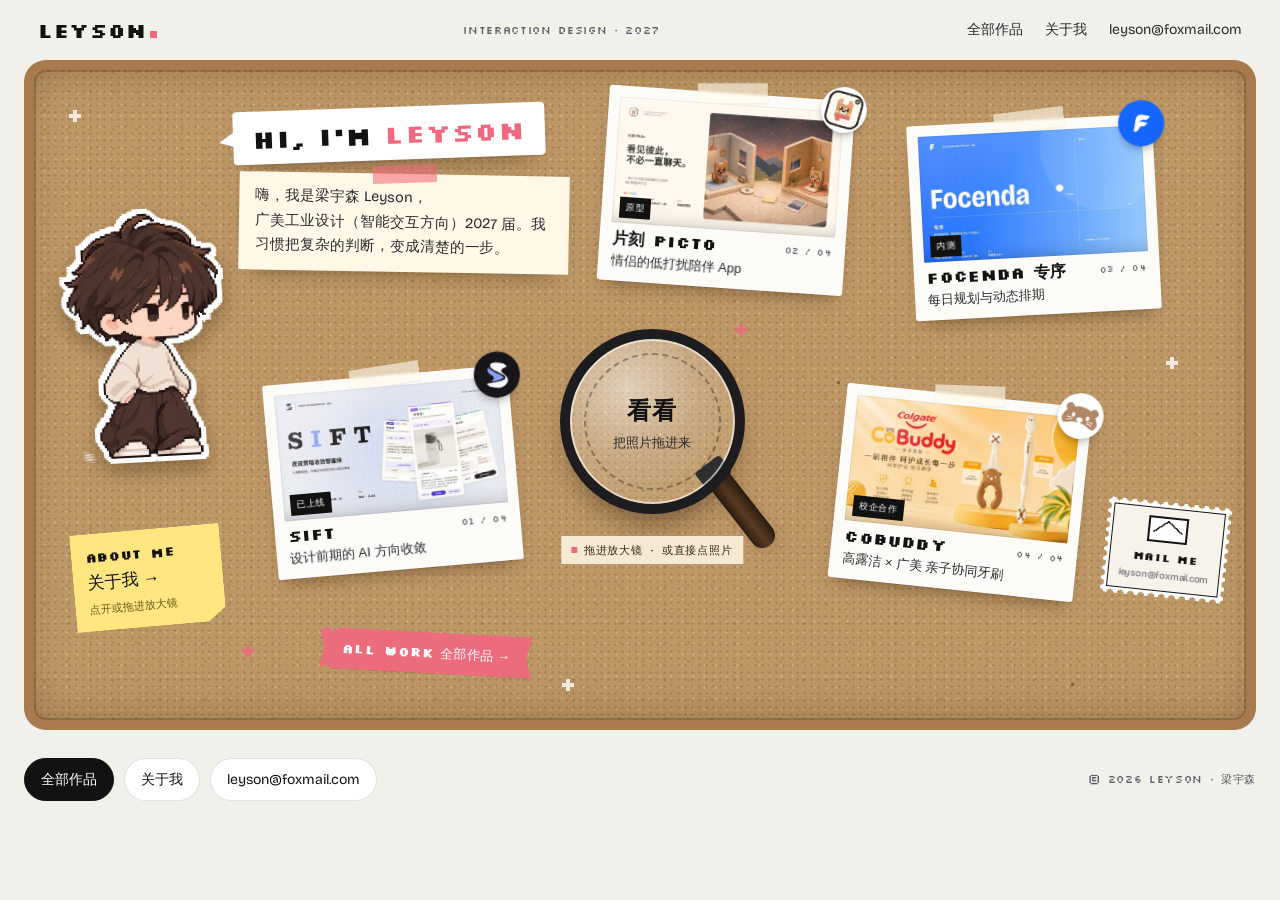
==== commit a599804a: "HR fixes: product visible in first screen, consistent project copy, readable Chinese labels, Chinese" ====
--- a/index.html
+++ b/index.html
@@ -393,12 +393,12 @@
     </button>
     <button class="thing pol p-picto" data-kind="pol" data-p="picto" aria-label="打开项目 片刻 Picto">
       <div class="card"><span class="tape"></span><div class="ph"><img src="[data-uri]" alt="片刻 Picto 作品集封面"></div><span class="tag">原型</span>
-        <div class="cap"><i class="no">02 / 04</i><b>片刻 Picto</b><span>异地情侣的低打扰陪伴</span></div>
+        <div class="cap"><i class="no">02 / 04</i><b>片刻 Picto</b><span>情侣的低打扰陪伴 App</span></div>
         <span class="logo"><img src="[data-uri]" alt=""></span></div>
     </button>
     <button class="thing pol p-focenda" data-kind="pol" data-p="focenda" aria-label="打开项目 Focenda 专序">
       <div class="card"><span class="tape"></span><div class="ph"><img src="[data-uri]" alt="Focenda 专序 作品集封面"></div><span class="tag">内测</span>
-        <div class="cap"><i class="no">03 / 04</i><b>Focenda 专序</b><span>设计师的动态日程规划</span></div>
+        <div class="cap"><i class="no">03 / 04</i><b>Focenda 专序</b><span>每日规划与动态排期</span></div>
         <span class="logo"><img src="[data-uri]" alt=""></span></div>
     </button>
     <button class="thing pol p-cob" data-kind="pol" data-p="cobuddy" aria-label="打开项目 CoBuddy">
@@ -445,9 +445,9 @@
 const P={
   sift:{name:'SIFT',one:'设计前期的 AI 方向收敛 Agent',meta:['Web','已上线','4 周','3 人小组组长'],
     q:'设计师拿到模糊 Brief，缺的不是图，而是判断的次序。',r:'定位从“出图 AI”收敛为“判断搭档”。',url:BASE+'projects/sift.html',bg:'#17151A',pad:7},
-  picto:{name:'片刻 Picto',one:'异地情侣的低打扰陪伴',meta:['Mobile','原型','独立完成','约 2 个月'],
+  picto:{name:'片刻 Picto',one:'情侣的低打扰陪伴 App',meta:['Mobile','原型','独立完成','约 2 个月'],
     q:'即时通信把“被看见”绑成了“要回复”，异地情侣因此更累。',r:'在线、已读这类制造回复压力的信号，一个都没留。',url:BASE+'projects/picto.html',bg:'#fff',pad:0},
-  focenda:{name:'Focenda 专序',one:'设计师的动态日程规划',meta:['Web + Mobile','内测','用户访谈','多端设计'],
+  focenda:{name:'Focenda 专序',one:'每日规划与动态排期',meta:['Web + Mobile','内测','用户访谈','多端设计'],
     q:'设计师的时间被“非设计”吃掉：琐事多、信息散、难出结果。',r:'内测 10 人中 9 人使用了任务规划。',url:BASE+'projects/focenda.html',bg:'#1466FF',pad:9},
   cobuddy:{name:'CoBuddy',one:'高露洁 × 广美 亲子协同牙刷',meta:['Product','校企合作','独立完成','约 2 个月'],
     q:'孩子握得住牙刷，却控制不住刷牙；家长一帮忙就变成代刷。',r:'海獭环抱造型的儿童款 + 家长款：孩子主握，家长从外侧稳定辅助。',url:BASE+'projects/cobuddy.html',bg:'#fff',pad:2}
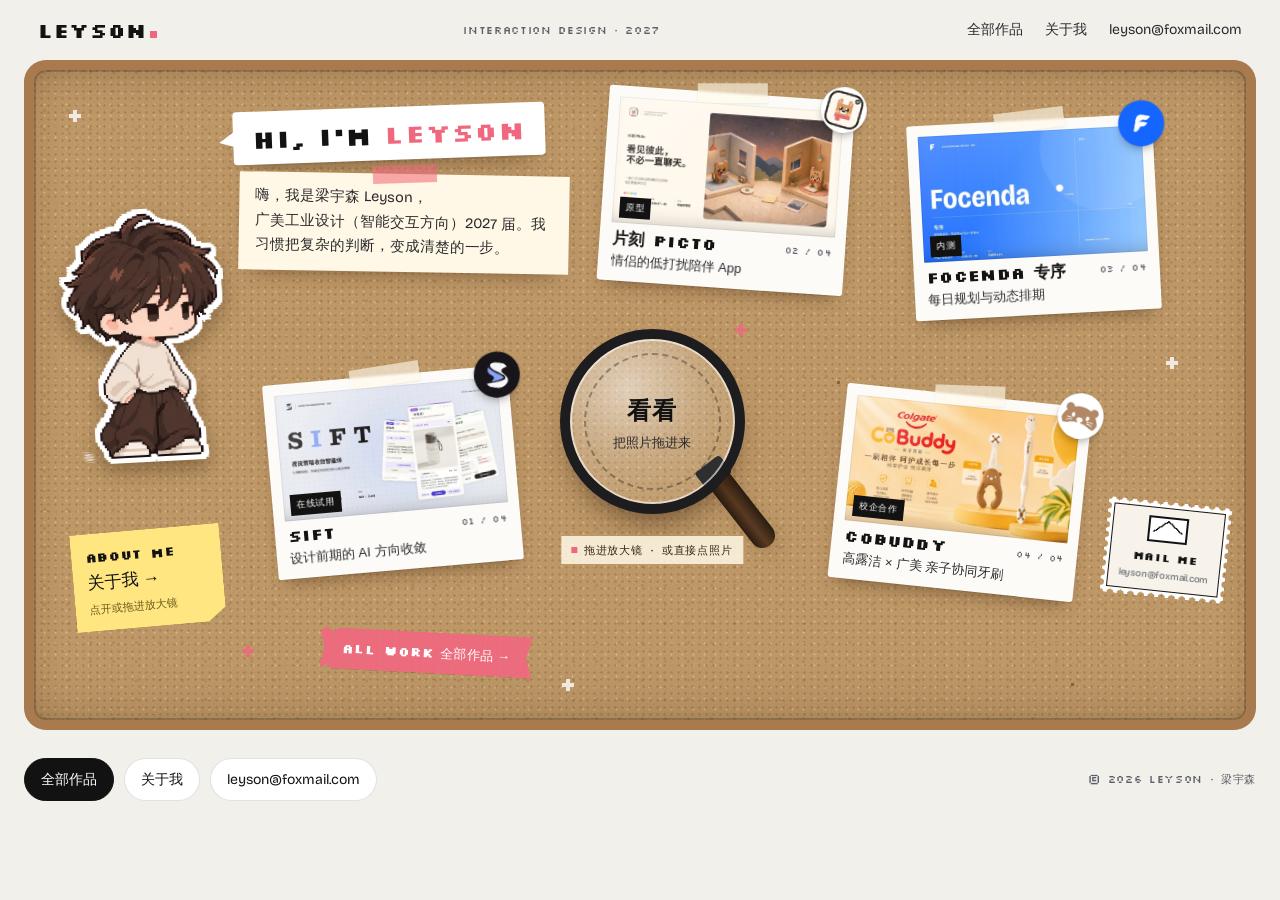
==== commit f00a5c02: "如实改写：SIFT 为可在线试用的课程原型，非正式上线" ====
--- a/index.html
+++ b/index.html
@@ -387,7 +387,7 @@
     <div class="hint" aria-hidden="true"><i></i><span class="h-fine">拖进放大镜 · 或直接点照片</span><span class="h-touch">点照片看看 · 长按可拖动</span></div>
 
     <button class="thing pol p-sift" data-kind="pol" data-p="sift" aria-label="打开项目 SIFT">
-      <div class="card"><span class="tape"></span><div class="ph"><img src="[data-uri]" alt="SIFT 作品集封面"></div><span class="tag">已上线</span>
+      <div class="card"><span class="tape"></span><div class="ph"><img src="[data-uri]" alt="SIFT 作品集封面"></div><span class="tag">在线试用</span>
         <div class="cap"><i class="no">01 / 04</i><b>SIFT</b><span>设计前期的 AI 方向收敛</span></div>
         <span class="logo"><img src="[data-uri]" alt=""></span></div>
     </button>
@@ -443,13 +443,13 @@
 const BASE=location.protocol==='file:'?'https://leysonapple.github.io/Personal-Website/':'';
 if(BASE)document.querySelectorAll('a[href]').forEach(a=>{const h=a.getAttribute('href');if(!/^(https?:|mailto:|tel:|#)/.test(h))a.href=BASE+h.replace(/^\.\//,'')});
 const P={
-  sift:{name:'SIFT',one:'设计前期的 AI 方向收敛 Agent',meta:['Web','已上线','4 周','3 人小组组长'],
+  sift:{name:'SIFT',one:'设计前期的 AI 方向收敛 Agent',meta:['Web','在线试用','4 周','3 人小组组长'],
     q:'设计师拿到模糊 Brief，缺的不是图，而是判断的次序。',r:'定位从“出图 AI”收敛为“判断搭档”。',url:BASE+'projects/sift.html',bg:'#17151A',pad:7},
   picto:{name:'片刻 Picto',one:'情侣的低打扰陪伴 App',meta:['Mobile','原型','独立完成','约 2 个月'],
     q:'即时通信把“被看见”绑成了“要回复”，异地情侣因此更累。',r:'在线、已读这类制造回复压力的信号，一个都没留。',url:BASE+'projects/picto.html',bg:'#fff',pad:0},
   focenda:{name:'Focenda 专序',one:'每日规划与动态排期',meta:['Web + Mobile','内测','用户访谈','多端设计'],
     q:'设计师的时间被“非设计”吃掉：琐事多、信息散、难出结果。',r:'内测 10 人中 9 人使用了任务规划。',url:BASE+'projects/focenda.html',bg:'#1466FF',pad:9},
-  cobuddy:{name:'CoBuddy',one:'高露洁 × 广美 亲子协同牙刷',meta:['Product','校企合作','独立完成','约 2 个月'],
+  cobuddy:{name:'CoBuddy',one:'高露洁 × 广美 亲子协同牙刷',meta:['工业设计跨界','高露洁 × 广美','独立完成','约 2 个月'],
     q:'孩子握得住牙刷，却控制不住刷牙；家长一帮忙就变成代刷。',r:'海獭环抱造型的儿童款 + 家长款：孩子主握，家长从外侧稳定辅助。',url:BASE+'projects/cobuddy.html',bg:'#fff',pad:2}
 };
 const desk=document.getElementById('desk'),lens=document.getElementById('lens'),veil=document.getElementById('veil'),
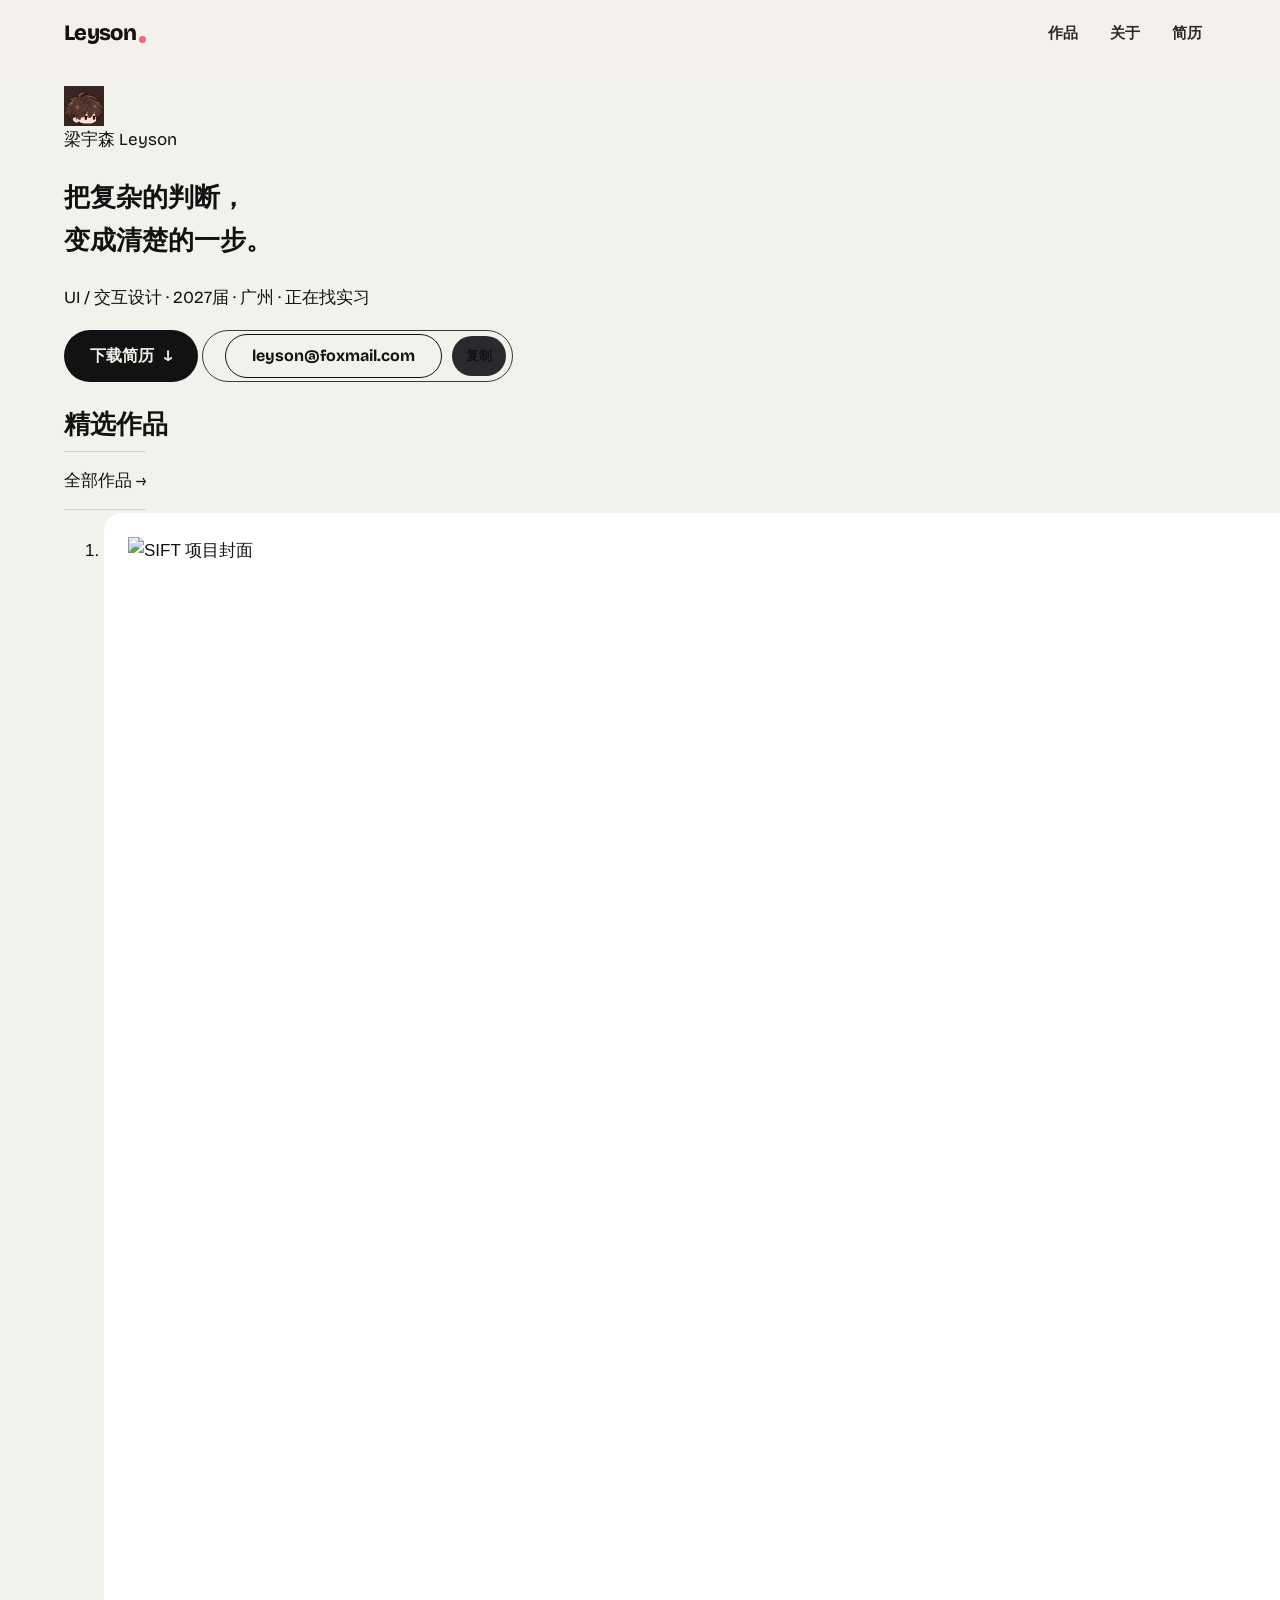
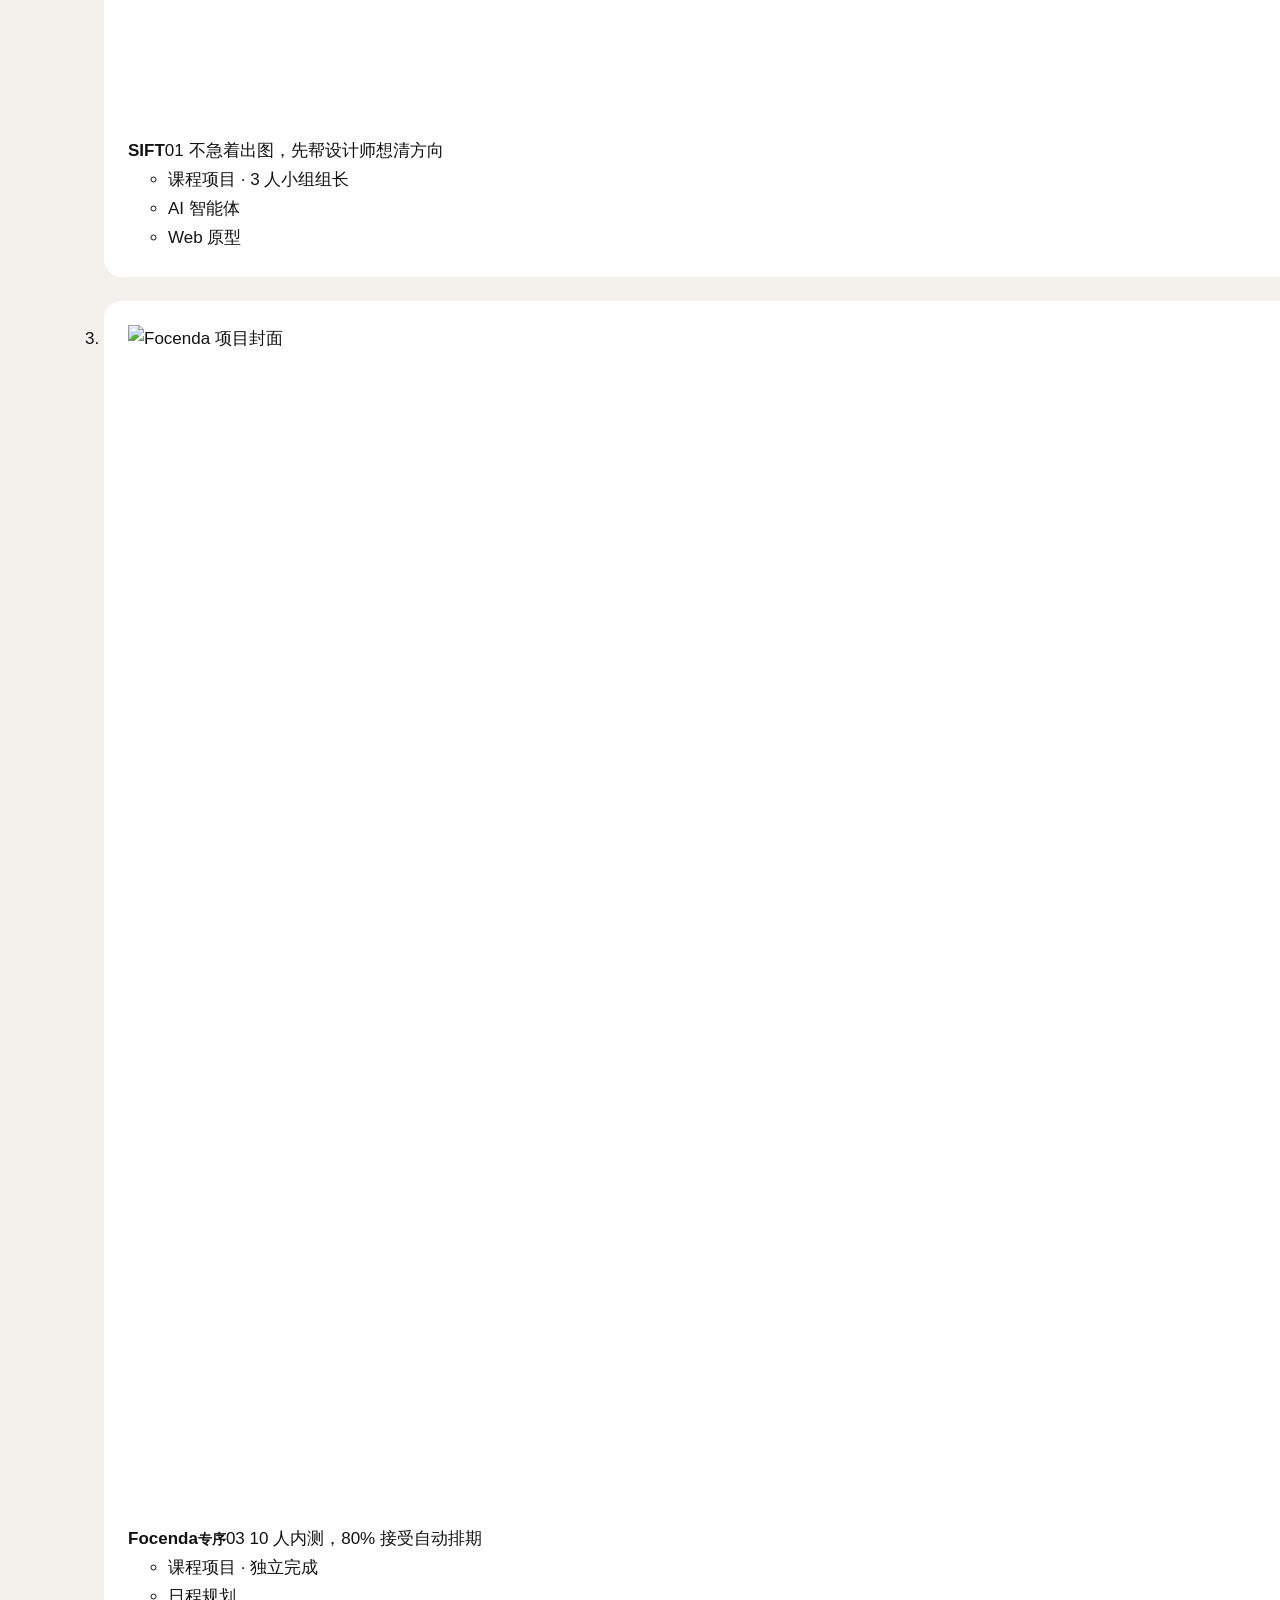
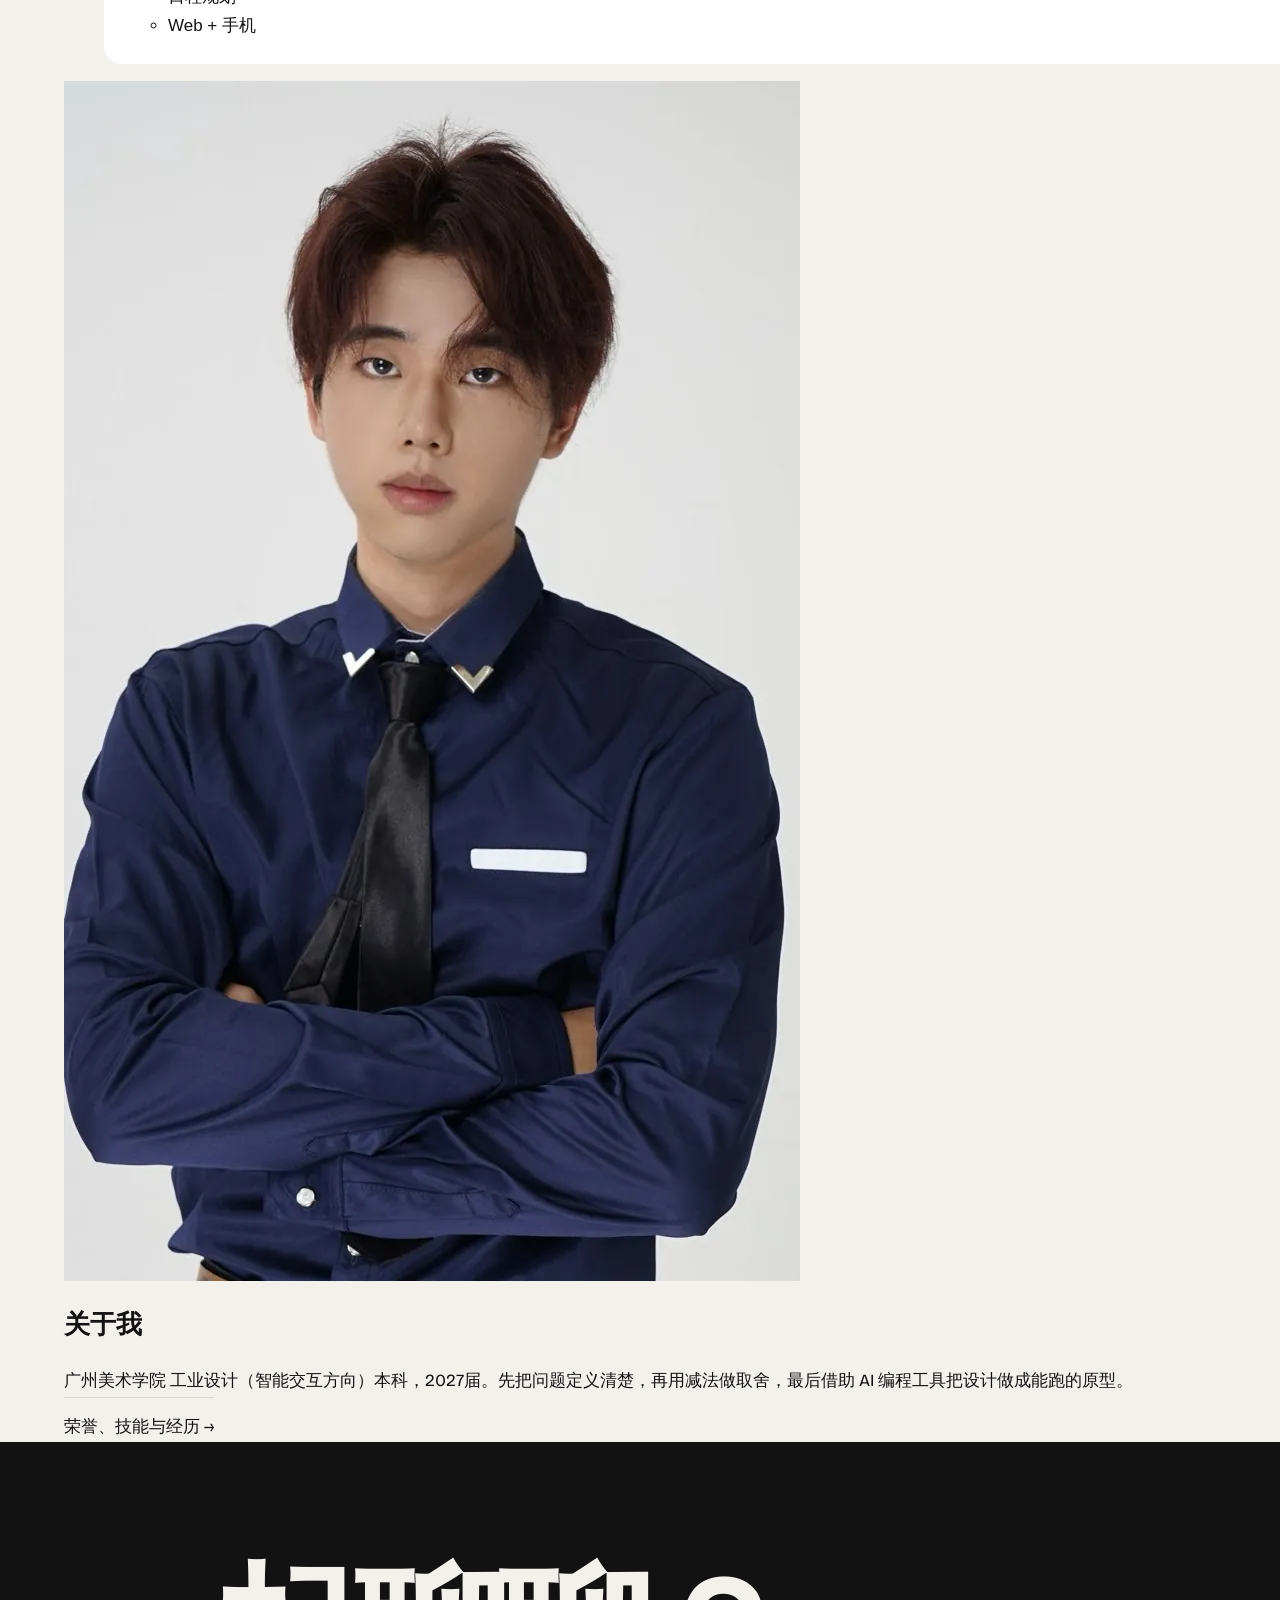
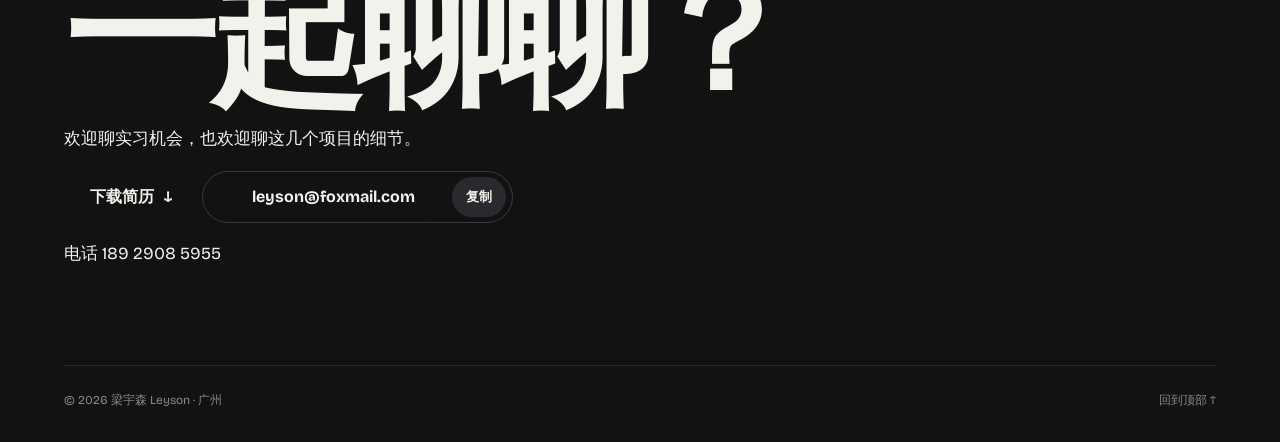
==== commit 10ce778e: "首页、作品、关于改为编辑式布局：一句定位 + 四张大封面项目卡 + 简短关于" ====
--- a/index.html
+++ b/index.html
@@ -1,574 +1,119 @@
 <!doctype html>
-<html lang="zh-CN">
+<html lang="zh-CN" class="no-js">
 <head>
 <meta charset="utf-8">
 <meta name="viewport" content="width=device-width, initial-scale=1, viewport-fit=cover">
-<title>Leyson. — 交互设计作品集</title>
-<meta name="description" content="梁宇森 Leyson，广美工业设计（智能交互方向）2027 届，交互设计作品集。">
-<style>
-@font-face{font-family:"Bricolage";src:url([data-uri]) format("woff2");font-weight:200 800;font-display:swap}
-@font-face{font-family:"Pixel";src:url([data-uri]) format("woff2");font-weight:400;font-display:swap}
-@font-face{font-family:"Pixel";src:url([data-uri]) format("woff2");font-weight:700;font-display:swap}
-:root{
-  --paper:#F2F0EB;--paper-2:#E8E4DC;--ink:#121212;--ink-2:#2A2A2D;--mute:#5C5F68;--line:rgba(18,18,18,.12);
-  --dot:#F0687F;--cork:#C9A06C;--frame:#A87A4E;
-  --lat:"Bricolage","Helvetica Neue",Arial,sans-serif;
-  --cjk:"PingFang SC","Hiragino Sans GB","Noto Sans SC","Source Han Sans SC","Microsoft YaHei",sans-serif;
-  --hand:"Kaiti SC","STKaiti","KaiTi","Kaiti",var(--cjk);
-  --px:"Pixel",ui-monospace,monospace;
-  --spring:cubic-bezier(.34,1.56,.64,1);--ease:cubic-bezier(.2,.7,.1,1);
-  --nav:60px;
-}
-*,*::before,*::after{box-sizing:border-box}
-html,body{margin:0}
-body{background:var(--paper);color:var(--ink);font-family:var(--lat),var(--cjk);font-size:16px;line-height:1.65;-webkit-font-smoothing:antialiased;overflow-x:hidden}
-img{display:block;max-width:100%}
-a{color:inherit}
-button{font:inherit;color:inherit}
-
-/* ---------- top bar ---------- */
-.top{height:var(--nav);display:flex;align-items:center;justify-content:space-between;padding:0 clamp(16px,3vw,40px);max-width:1520px;margin:0 auto}
-.brand{font-family:var(--px);font-weight:700;font-size:20px;letter-spacing:.02em;text-decoration:none;display:flex;align-items:baseline}
-.brand i{display:inline-block;width:7px;height:7px;background:var(--dot);margin-left:3px}
-.top nav{display:flex;gap:22px;font-size:14px}
-.top nav a{text-decoration:none;color:var(--ink-2)}
-.top nav a:hover{color:var(--ink);text-decoration:underline;text-underline-offset:4px}
-.top .seek{font-family:var(--px);font-size:11px;letter-spacing:.06em;color:var(--mute);text-transform:uppercase}
-
-/* ---------- desk ---------- */
-.wrap{padding:0 clamp(12px,2vw,24px)}
-.desk{
-  position:relative;max-width:1472px;margin:0 auto;
-  height:clamp(640px,calc(100vh - var(--nav) - 56px),880px);
-  border-radius:22px;overflow:hidden;isolation:isolate;
-  background-color:var(--cork);
-  background-image:
-    radial-gradient(rgba(92,56,22,.22) .9px,transparent 1.5px),
-    radial-gradient(rgba(255,238,205,.30) .8px,transparent 1.4px),
-    radial-gradient(rgba(120,74,32,.16) 1.4px,transparent 2.2px),
-    url("data:image/svg+xml,%3Csvg xmlns='http://www.w3.org/2000/svg' width='220' height='220'%3E%3Cfilter id='n'%3E%3CfeTurbulence type='fractalNoise' baseFrequency='.85' numOctaves='3' stitchTiles='stitch'/%3E%3CfeColorMatrix values='0 0 0 0 .35  0 0 0 0 .22  0 0 0 0 .1  0 0 0 .55 0'/%3E%3C/filter%3E%3Crect width='100%25' height='100%25' filter='url(%23n)'/%3E%3C/svg%3E");
-  background-size:7px 7px,11px 11px,23px 19px,220px 220px;
-  background-position:0 0,4px 6px,9px 3px,0 0;
-  box-shadow:inset 0 0 0 10px var(--frame),inset 0 0 0 12px rgba(0,0,0,.18),inset 0 18px 50px -20px rgba(60,30,8,.45),inset 0 -30px 60px -30px rgba(60,30,8,.35);
-  touch-action:pan-y;
-}
-/* pixel sparkles on the cork */
-.px-deco{position:absolute;width:4px;height:4px;pointer-events:none;color:#fff;opacity:.8;
-  box-shadow:4px 0 0 currentColor,-4px 0 0 currentColor,0 4px 0 currentColor,0 -4px 0 currentColor,0 0 0 currentColor;background:currentColor}
-.px-deco.pink{color:var(--dot)}
-.px-deco.ink{color:#3a2614;opacity:.45;width:3px;height:3px;box-shadow:none}
-
-/* draggable things */
-.thing{position:absolute;left:var(--x);top:var(--y);
-  translate:var(--dx,0px) var(--dy,0px);rotate:var(--r,0deg);scale:var(--s,1);
-  transition:translate .55s var(--spring),rotate .45s var(--spring),scale .45s var(--spring);
-  cursor:grab;user-select:none;-webkit-user-select:none;-webkit-touch-callout:none;z-index:2}
-.thing.dragging{transition:rotate .25s var(--ease),scale .25s var(--ease);cursor:grabbing}
-.thing img{pointer-events:none;-webkit-user-drag:none}
-.thing:focus-visible{outline:3px solid var(--ink);outline-offset:6px;border-radius:6px}
-
-/* boy sticker */
-.boy{--x:6%;--y:24%;width:200px;--r:-3deg;background:none;border:0;padding:0}
-.boy .stk{position:relative;filter:drop-shadow(3px 0 0 #fff) drop-shadow(-3px 0 0 #fff) drop-shadow(0 3px 0 #fff) drop-shadow(0 -3px 0 #fff) drop-shadow(2px 2px 0 #fff) drop-shadow(-2px -2px 0 #fff) drop-shadow(0 10px 10px rgba(50,25,5,.35));transition:filter .25s}
-.boy.dragging .stk{filter:drop-shadow(3px 0 0 #fff) drop-shadow(-3px 0 0 #fff) drop-shadow(0 3px 0 #fff) drop-shadow(0 -3px 0 #fff) drop-shadow(2px 2px 0 #fff) drop-shadow(-2px -2px 0 #fff) drop-shadow(0 26px 22px rgba(50,25,5,.38))}
-.boy .stk img{width:100%;height:auto}
-.boy .blink{position:absolute;inset:0;opacity:0;animation:blink 4.6s steps(1) infinite}
-@keyframes blink{0%,95.5%{opacity:0}96%,98.5%{opacity:1}99%{opacity:0}}
-
-/* hi bubble */
-.hi{position:absolute;left:20%;top:10%;width:min(390px,30%);z-index:1;pointer-events:none}
-.hi .say{display:inline-block;background:#fff;padding:14px 20px 12px;border-radius:4px;rotate:-2deg;
-  box-shadow:0 2px 0 rgba(0,0,0,.06),0 14px 26px -14px rgba(50,25,5,.5);position:relative}
-.hi .say::after{content:"";position:absolute;left:-14px;bottom:18px;width:16px;height:16px;background:#fff;
-  clip-path:polygon(100% 0,0 70%,100% 100%)}
-.hi h1{margin:0;font-family:var(--px);font-weight:700;font-size:clamp(22px,2vw,29px);line-height:1.05;letter-spacing:.01em;white-space:nowrap}
-.hi h1 em{font-style:normal;color:var(--dot)}
-.hi p{margin:14px 0 0 6px;background:#FFF8E6;padding:12px 16px;font-size:14.5px;line-height:1.7;color:var(--ink-2);rotate:1deg;max-width:330px;
-  box-shadow:0 12px 22px -14px rgba(50,25,5,.55);position:relative}
-.hi p::before{content:"";position:absolute;left:50%;top:-9px;width:64px;height:18px;translate:-50% 0;rotate:-3deg;
-  background:rgba(240,104,127,.55);mix-blend-mode:multiply}
-
-/* ---------- the lens (看看 zone) ---------- */
-.lens{position:absolute;left:calc(50% - 120px);top:calc(57% - 120px);width:240px;height:240px;z-index:1;pointer-events:none}
-.lens .glass{position:absolute;inset:0;border-radius:50%;
-  background:radial-gradient(circle at 35% 30%,rgba(255,255,255,.55),rgba(255,255,255,.18) 45%,rgba(255,255,255,.08) 70%);
-  border:10px solid #1d1d1f;box-shadow:inset 0 0 0 2px rgba(255,255,255,.6),0 18px 30px -12px rgba(40,20,5,.55);
-  transition:scale .35s var(--spring),border-color .2s}
-.lens .glass::before{content:"";position:absolute;inset:14px;border-radius:50%;border:2px dashed rgba(18,18,18,.35)}
-.lens .handle{position:absolute;width:30px;height:120px;left:calc(50% - 15px);top:calc(100% - 22px);
-  transform-origin:50% 0;rotate:-38deg;translate:72px -30px;background:linear-gradient(90deg,#2a1d12,#5a3b22 45%,#2a1d12);border-radius:6px 6px 12px 12px;
-  box-shadow:0 14px 20px -10px rgba(40,20,5,.6);z-index:-1}
-.lens .handle::before{content:"";position:absolute;left:-3px;right:-3px;top:-4px;height:22px;background:#1d1d1f;border-radius:4px}
-.lens .lbl{position:absolute;inset:0;display:grid;place-content:center;text-align:center;gap:4px;transition:opacity .2s}
-.lens .lbl b{font-family:var(--px);font-weight:700;font-size:24px;letter-spacing:.04em}
-.lens .lbl span{font-size:13px;color:var(--ink-2);line-height:1.5}
-.lens.armed .glass{animation:pulse 1.1s ease-in-out infinite}
-.lens.hot .glass{scale:1.08;border-color:var(--dot)}
-.lens.has .lbl{opacity:0}
-@keyframes pulse{50%{scale:1.035}}
-.hint{position:absolute;left:50%;top:calc(57% + 136px);translate:-50% 0;z-index:1;pointer-events:none;
-  font-family:var(--px);font-size:11px;letter-spacing:.08em;color:#3a2614;background:rgba(255,248,230,.85);padding:5px 10px;white-space:nowrap}
-.hint i{display:inline-block;width:6px;height:6px;background:var(--dot);margin-right:6px;vertical-align:1px}
-
-/* ---------- polaroids ---------- */
-.pol{width:204px;background:none;border:0;padding:0;text-align:left}
-.pol .card{position:relative;background:#FCFBF8;padding:11px 11px 0;border-radius:3px;
-  box-shadow:0 1px 0 rgba(0,0,0,.08),0 10px 18px -8px rgba(50,25,5,.45);transition:box-shadow .3s}
-.pol.dragging .card,.pol.lifted .card{box-shadow:0 2px 0 rgba(0,0,0,.05),0 34px 40px -16px rgba(50,25,5,.55)}
-.pol .ph{aspect-ratio:1;overflow:hidden;background:#ddd}
-.pol .ph img{width:100%;height:100%;object-fit:cover}
-.pol .cap{height:58px;padding:7px 2px 0;display:flex;flex-direction:column;justify-content:flex-start}
-.pol .cap b{font-family:var(--px);font-weight:700;font-size:16px;line-height:1.1;letter-spacing:.02em}
-.pol .cap em{font-style:normal}
-.pol .cap span{font-family:var(--hand);font-size:13px;color:var(--ink-2);line-height:1.4;margin-top:4px;white-space:nowrap;overflow:hidden;text-overflow:ellipsis}
-.pol .logo{position:absolute;right:-14px;top:-16px;width:54px;height:54px;border-radius:50%;background:#fff;padding:4px;
-  box-shadow:0 0 0 1px rgba(0,0,0,.06),0 6px 10px -4px rgba(0,0,0,.35);rotate:12deg;display:grid;place-items:center}
-.pol .logo img{width:100%;height:100%;object-fit:contain;border-radius:50%}
-.pol[data-p=sift] .logo{background:#17151A}
-.pol[data-p=sift] .logo img{padding:6px}
-.pol[data-p=focenda] .logo{background:#1466FF}
-.pol[data-p=focenda] .logo img{padding:8px}
-.pol[data-p=picto] .logo img{border-radius:12px}
-.pol .tape{position:absolute;left:50%;top:-10px;width:70px;height:20px;translate:-50% 0;rotate:-4deg;background:rgba(255,250,235,.62);
-  box-shadow:0 1px 2px rgba(0,0,0,.08);backdrop-filter:blur(1px)}
-.pol .tag{position:absolute;left:12px;bottom:66px;font-family:var(--px);font-size:9px;letter-spacing:.08em;background:var(--ink);color:#fff;padding:3px 6px}
-.p-sift{--x:25%;--y:47%;--r:-6deg}
-.p-picto{--x:49%;--y:5%;--r:5deg}
-.p-focenda{--x:73%;--y:10%;--r:-3deg}
-.p-cob{--x:70%;--y:55%;--r:7deg}
-
-/* ---------- small stickers ---------- */
-.deco{text-decoration:none;display:block}
-.note{--x:8%;--y:76%;--r:-5deg;width:150px;background:#FFE680;padding:14px 14px 12px;
-  box-shadow:0 10px 16px -10px rgba(50,25,5,.55);clip-path:polygon(0 0,100% 0,100% 86%,88% 100%,0 100%)}
-.note b{display:block;font-family:var(--px);font-size:13px;letter-spacing:.06em}
-.note span{display:block;font-family:var(--hand);font-size:17px;line-height:1.3;margin-top:4px}
-.note small{display:block;font-size:11px;color:#6b5a1d;margin-top:6px}
-.strip{--x:31%;--y:86%;--r:3deg;padding:10px 22px;background:repeating-linear-gradient(90deg,rgba(240,104,127,.92) 0 14px,rgba(240,104,127,.80) 14px 15px);
-  color:#fff;font-family:var(--px);font-weight:700;font-size:13px;letter-spacing:.08em;white-space:nowrap;
-  clip-path:polygon(0 8%,3% 0,6% 10%,9% 0,100% 0,97% 50%,100% 100%,6% 100%,3% 90%,0 100%,2% 50%);box-shadow:0 6px 10px -6px rgba(0,0,0,.4)}
-.strip span{font-family:var(--cjk);font-weight:500;letter-spacing:.02em;margin-left:6px;font-size:13px}
-.stamp{--x:88.5%;--y:62%;--r:6deg;width:124px;padding:6px;background:#fff;
-  -webkit-mask:linear-gradient(#000 0 0) content-box,radial-gradient(circle 3.5px,transparent 96%,#000) -5px -5px/10px 10px round;
-  mask:linear-gradient(#000 0 0) content-box,radial-gradient(circle 3.5px,transparent 96%,#000) -5px -5px/10px 10px round;filter:drop-shadow(0 6px 6px rgba(0,0,0,.25))}
-.stamp .in{border:1.5px solid var(--ink);padding:8px 6px 6px;text-align:center;background:#F7F3EA}
-.stamp .env{width:40px;height:26px;margin:0 auto 6px;border:2px solid var(--ink);position:relative;background:#fff}
-.stamp .env::before{content:"";position:absolute;left:3px;right:3px;top:2px;height:12px;border:2px solid var(--ink);border-top:0;border-right-color:transparent;border-left-color:transparent;
-  background:linear-gradient(to bottom right,transparent 48%,var(--ink) 48% 56%,transparent 56%) left/50% 100% no-repeat,linear-gradient(to bottom left,transparent 48%,var(--ink) 48% 56%,transparent 56%) right/50% 100% no-repeat;border:0}
-.stamp b{display:block;font-family:var(--px);font-size:11px;letter-spacing:.06em}
-.stamp small{display:block;font-size:9.5px;color:var(--mute);margin-top:2px;letter-spacing:-.02em;white-space:nowrap}
-.stamp .val{position:absolute;right:10px;top:10px;font-family:var(--px);font-size:9px;color:var(--dot)}
-
-/* ---------- detail card ---------- */
-.veil{position:absolute;inset:0;background:rgba(40,22,8,.32);opacity:0;pointer-events:none;transition:opacity .3s;z-index:20}
-.veil.on{opacity:1;pointer-events:auto}
-.thing.focus{z-index:30 !important}
-.sheet{position:absolute;z-index:31;left:calc(50% + 140px);top:50%;width:min(400px,calc(50% - 170px));
-  translate:0 -50%;background:#FFFEFB;border-radius:6px;padding:26px 26px 22px;
-  box-shadow:0 2px 0 rgba(0,0,0,.05),0 40px 60px -24px rgba(40,20,5,.6);
-  opacity:0;scale:.92;rotate:1.5deg;transform-origin:0 50%;pointer-events:none;transition:opacity .25s,scale .45s var(--spring),rotate .45s var(--spring)}
-.sheet.on{opacity:1;scale:1;rotate:-.5deg;pointer-events:auto}
-.sheet .x{position:absolute;right:12px;top:10px;width:36px;height:36px;border:0;background:none;font-size:22px;line-height:1;cursor:pointer;border-radius:50%}
-.sheet .x:hover{background:var(--paper)}
-.sheet .hd{display:flex;align-items:center;gap:12px;margin-right:30px}
-.sheet .hd .lg{width:44px;height:44px;border-radius:10px;flex:none;display:grid;place-items:center;overflow:hidden;background:#fff;box-shadow:0 0 0 1px var(--line)}
-.sheet .hd .lg img{width:100%;height:100%;object-fit:contain}
-.sheet h2{margin:0;font-size:22px;line-height:1.2;font-weight:700;font-family:var(--lat),var(--cjk)}
-.sheet .one{margin:2px 0 0;font-size:14px;color:var(--mute);line-height:1.45}
-.sheet .meta{display:flex;flex-wrap:wrap;gap:6px;margin:16px 0 4px;padding:0;list-style:none}
-.sheet .meta li{font-size:12px;padding:3px 9px;border-radius:999px;background:var(--paper);color:var(--ink-2)}
-.sheet dl{margin:14px 0 0}
-.sheet dt{font-family:var(--px);font-size:11px;letter-spacing:.1em;color:var(--dot);margin-top:14px}
-.sheet dd{margin:4px 0 0;font-size:15px;line-height:1.7;color:var(--ink)}
-.sheet .go{display:inline-flex;align-items:center;gap:8px;margin-top:20px;background:var(--ink);color:#fff;text-decoration:none;padding:11px 18px;border-radius:999px;font-size:15px;font-weight:600}
-.sheet .go:hover{background:#000}
-.sheet .go span{transition:translate .2s}
-.sheet .go:hover span{translate:4px 0}
-
-.toast{position:fixed;left:50%;bottom:28px;translate:-50% 20px;background:var(--ink);color:#fff;font-size:14px;padding:10px 16px;border-radius:999px;opacity:0;transition:.3s;z-index:60;pointer-events:none}
-.toast.on{opacity:1;translate:-50% 0}
-
-/* ---------- footer ---------- */
-.foot{max-width:1472px;margin:0 auto;padding:28px clamp(12px,2vw,24px) 40px;display:flex;justify-content:space-between;align-items:center;gap:20px;flex-wrap:wrap}
-.foot .links{display:flex;gap:10px;flex-wrap:wrap}
-.foot .links a{text-decoration:none;font-size:14px;padding:9px 16px;border-radius:999px;border:1px solid var(--line);background:#fff}
-.foot .links a:hover{border-color:var(--ink)}
-.foot .links a.pri{background:var(--ink);color:#fff;border-color:var(--ink)}
-.foot small{font-family:var(--px);font-size:11px;color:var(--mute);letter-spacing:.06em}
-
-.sr{position:absolute;width:1px;height:1px;overflow:hidden;clip:rect(0 0 0 0);white-space:nowrap}
-
-/* ---------- tablet tweak ---------- */
-@media (max-width:1100px) and (min-width:761px){
-  .pol{width:176px}.boy{width:170px}
-  .hi{width:40%}
-  .sheet{left:auto;right:24px;width:380px}
-}
-
-/* ---------- phone ---------- */
-@media (max-width:760px){
-  :root{--nav:54px}
-  .top nav{display:none}
-  .desk{height:1220px;border-radius:18px}
-  .hi{left:16px;right:16px;top:22px;width:auto}
-  .hi h1{font-size:27px}
-  .hi p{max-width:none;font-size:14px;margin-right:4px}
-  .boy{--x:14px;--y:250px;width:116px}
-  .note{--x:142px;--y:262px;width:124px;--r:4deg;padding:11px 11px 10px}
-  .note span{font-size:15px}.note small{font-size:10px}
-  .stamp{--x:calc(100% - 120px);--y:330px;width:108px;--r:-7deg}
-  .lens{left:calc(50% - 92px);top:950px;width:184px;height:184px}
-  .lens .handle{height:92px;width:24px;left:calc(50% - 12px);translate:56px -26px}
-  .lens .lbl b{font-size:20px}.lens .lbl span{font-size:12px}
-  .hint{top:1156px;font-size:10px}
-  .pol{width:156px}
-  .pol .cap{height:52px}.pol .cap b{font-size:14px}.pol .cap em{font-style:normal}
-.pol .cap span{font-size:12px}
-  .pol .logo{width:44px;height:44px;right:-10px;top:-14px}
-  .pol .tag{bottom:60px}
-  .pol .cap em.co{display:none}
-  .p-sift{--x:16px;--y:478px}
-  .p-picto{--x:calc(100% - 172px);--y:500px}
-  .p-focenda{--x:22px;--y:706px}
-  .p-cob{--x:calc(100% - 176px);--y:726px}
-  .strip{--x:132px;--y:422px;--r:-3deg;padding:8px 16px;font-size:11px}
-  .strip span{font-size:12px}
-  .sheet{position:fixed;left:0;right:0;top:auto;bottom:0;width:auto;max-height:86vh;overflow:auto;translate:0 104%;rotate:0deg;scale:1;opacity:1;
-    border-radius:20px 20px 0 0;padding:24px 22px calc(26px + env(safe-area-inset-bottom));transition:translate .4s var(--ease)}
-  .sheet.on{translate:0 0;rotate:0deg}
-  .sheet::before{content:"";display:block;width:40px;height:4px;border-radius:4px;background:var(--line);margin:-10px auto 14px}
-  .veil{position:fixed}
-  .foot{flex-direction:column;align-items:flex-start}
-}
-
-
-/* ===== v2 polish ===== */
-.nw{white-space:nowrap}
-.desk{container-type:inline-size;--dw:min(100vw - 2*clamp(12px,2vw,24px),1472px);height:max(580px,calc(var(--dw)*.5435))}
-.pol{width:20cqw}
-.pol .ph{aspect-ratio:16/9;position:relative;border-radius:1px}
-.pol .ph::after{content:"";position:absolute;inset:0;pointer-events:none;
-  background:linear-gradient(125deg,rgba(255,255,255,.28),rgba(255,255,255,0) 38%,rgba(255,255,255,0) 70%,rgba(255,255,255,.10));
-  box-shadow:inset 0 0 0 1px rgba(0,0,0,.06),inset 0 -14px 22px -18px rgba(0,0,0,.35)}
-.pol .card{transition:box-shadow .3s,transform .35s var(--spring)}
-@media (hover:hover){.pol:not(.focus):hover .card{transform:translateY(-5px) rotate(-.6deg);box-shadow:0 2px 0 rgba(0,0,0,.05),0 26px 32px -14px rgba(50,25,5,.55)}}
-.pol .cap{position:relative}
-.pol .cap .no{position:absolute;right:2px;top:9px;font-style:normal;font-family:var(--px);font-size:9px;letter-spacing:.06em;color:var(--mute)}
-.pol .cap b{padding-right:44px;white-space:nowrap}
-.pol .logo{width:46px;height:46px;right:-12px;top:-14px}
-.pol .tag{bottom:auto;top:calc(11px + (100% - 69px) - 26px);left:18px}
-.pol:focus-visible{outline:none}.pol:focus-visible .card{outline:3px solid var(--ink);outline-offset:4px}
-/* gentle drop-in */
-.thing,.hi,.lens,.hint{animation:drop .8s var(--spring) backwards}
-.hi{animation-delay:.05s}.boy{animation-delay:.12s}.p-picto{animation-delay:.2s}.p-focenda{animation-delay:.28s}.p-sift{animation-delay:.36s}.p-cob{animation-delay:.44s}
-.lens{animation-delay:.5s}.note{animation-delay:.56s}.strip{animation-delay:.62s}.stamp{animation-delay:.68s}.hint{animation-delay:.9s;animation-name:fade}
-@keyframes drop{from{opacity:0;transform:translateY(-26px) rotate(-3deg)}}
-@keyframes fade{from{opacity:0}}
-.hint .h-touch{display:none}
-@media (hover:none){.hint .h-fine{display:none}.hint .h-touch{display:inline}}
-/* sheet cover */
-.sheet .cv{margin:-6px -6px 16px;aspect-ratio:16/9;border-radius:4px;overflow:hidden;background:var(--paper-2);box-shadow:inset 0 0 0 1px var(--line)}
-.sheet .cv img{width:100%;height:100%;object-fit:cover}
-.sheet .x{z-index:2;background:rgba(255,255,255,.9);right:14px;top:14px;box-shadow:0 2px 8px -2px rgba(0,0,0,.25)}
-.sheet .hd{margin-right:0}
-
-/* desktop layout (16:9-ish desk) */
-.hi{left:17%;top:7%;width:28cqw}
-.boy{--x:3.5%;--y:23%;width:12.5cqw}
-.note{--x:4%;--y:70%}
-.p-sift{--x:20%;--y:47%;--r:-5deg}
-.p-picto{--x:47%;--y:5%;--r:4deg}
-.p-focenda{--x:72%;--y:9%;--r:-3deg}
-.p-cob{--x:66%;--y:50%;--r:6deg}
-.strip{--x:24%;--y:85.5%}
-.stamp{--x:calc(100% - 152px);--y:66%}
-.lens{left:calc(51% - 7.5cqw);top:calc(54% - 7.5cqw);width:15cqw;height:15cqw}
-.lens .handle{height:8cqw;width:2cqw;left:calc(50% - 1cqw);translate:4.6cqw -2cqw}
-.hint{left:51%;top:calc(54% + 7.5cqw + 22px)}
-.sheet{left:calc(51% + 9cqw);width:min(400px,calc(49% - 9cqw - 28px));max-height:calc(100% - 40px);overflow:auto}
-
-/* tablet: taller desk, own arrangement */
-@media (max-width:1179px) and (min-width:761px) and (orientation:landscape){
-  .pol{width:21cqw}.hi{width:30cqw;left:16%}.boy{width:13cqw}
-  .pol .cap b{padding-right:0}.pol .cap .no{display:none}
-  .p-cob{--x:61%}.stamp{--x:calc(100% - 146px);--y:70%}
-  .hint{top:calc(54% + 7.5cqw + 14px)}
-}
-@media (max-width:1179px) and (min-width:761px) and (orientation:portrait){
-  .desk{height:calc(var(--dw)*.9)}
-  .pol .cap b{white-space:nowrap;font-size:14px;padding-right:0}.pol .cap .no{display:none}
-  .pol{width:26cqw}
-  .hi{left:21%;top:4%;width:44cqw}
-  .boy{--x:3%;--y:5%;width:16cqw}
-  .p-picto{--x:69%;--y:5%;--r:5deg}
-  .p-sift{--x:5%;--y:39%;--r:-5deg}
-  .p-focenda{--x:67%;--y:36%;--r:-3deg}
-  .p-cob{--x:59%;--y:68%;--r:6deg}
-  .note{--x:6%;--y:70%}
-  .stamp{--x:38%;--y:75%;--r:-6deg}
-  .strip{--x:22%;--y:89%;--r:2deg}
-  .lens{left:calc(50% - 10.5cqw);top:calc(51% - 10.5cqw);width:21cqw;height:21cqw}
-  .lens .handle{height:11cqw;width:2.6cqw;left:calc(50% - 1.3cqw);translate:6.4cqw -2.6cqw}
-  .hint{left:50%;top:calc(51% + 10.5cqw + 20px)}
-  .sheet{left:auto;right:24px;width:min(400px,46%)}
-}
-
-/* phone */
-@media (max-width:760px){
-  .desk{height:1080px}
-  .pol{width:44cqw}
-  .pol .cap b{padding-right:0}.pol .cap .no{display:none}
-  .pol .logo{width:38px;height:38px;right:-8px;top:-12px}
-  .pol .cap em.co{display:inline}
-  .pol .cap span{white-space:normal;display:-webkit-box;-webkit-line-clamp:2;-webkit-box-orient:vertical}
-  .pol .cap{height:66px}
-  .pol .tag{top:calc(11px + (100% - 77px) - 24px);left:16px}
-  .hi{left:16px;right:16px;top:22px;width:auto}
-  .boy{--x:14px;--y:250px;width:116px}
-  .note{--x:142px;--y:262px}
-  .stamp{--x:calc(100% - 120px);--y:330px}
-  .strip{--x:132px;--y:422px}
-  .p-sift{--x:4%;--y:488px;--r:-4deg}
-  .p-picto{--x:52%;--y:502px;--r:4deg}
-  .p-focenda{--x:5%;--y:664px;--r:3deg}
-  .p-cob{--x:51%;--y:678px;--r:-4deg}
-  .lens{left:calc(50% - 80px);top:852px;width:160px;height:160px}
-  .lens .handle{height:80px;width:22px;left:calc(50% - 11px);translate:48px -22px}
-  .hint{left:50%;top:1030px}
-  .sheet{left:0;right:0;width:auto;max-height:88vh}
-  .sheet .cv{margin:0 0 16px}
-}
-
-@media (prefers-reduced-motion:reduce){
-  *,*::before,*::after{animation:none !important;transition:none !important}
-}
-</style>
+<title>梁宇森 Leyson — UI / 交互设计作品集</title>
+<meta name="description" content="梁宇森 Leyson，广州美术学院工业设计（智能交互方向），2027届。把复杂的判断，变成清楚的一步。作品：SIFT、片刻 Picto、Focenda 专序、CoBuddy 亲子牙刷。">
+<meta name="author" content="梁宇森 Leyson">
+<link rel="canonical" href="https://leysonapple.github.io/Personal-Website/">
+<meta property="og:type" content="website">
+<meta property="og:site_name" content="Leyson — 交互设计作品集">
+<meta property="og:locale" content="zh_CN">
+<meta property="og:title" content="梁宇森 Leyson — UI / 交互设计作品集">
+<meta property="og:description" content="梁宇森 Leyson，广州美术学院工业设计（智能交互方向），2027届。把复杂的判断，变成清楚的一步。作品：SIFT、片刻 Picto、Focenda 专序、CoBuddy 亲子牙刷。">
+<meta property="og:url" content="https://leysonapple.github.io/Personal-Website/">
+<meta property="og:image" content="https://leysonapple.github.io/Personal-Website/assets/img/og-image.jpg">
+<meta property="og:image:width" content="1200">
+<meta property="og:image:height" content="630">
+<meta name="twitter:card" content="summary_large_image">
+<meta name="theme-color" content="#F6F4EF">
+<link rel="icon" href="assets/img/favicon.svg" type="image/svg+xml">
+<link rel="icon" href="assets/img/favicon-32.png" sizes="32x32" type="image/png">
+<link rel="apple-touch-icon" href="assets/img/apple-touch-icon.png">
+<link rel="preload" href="assets/fonts/Bricolage.woff2" as="font" type="font/woff2" crossorigin>
+<link rel="stylesheet" href="assets/css/style.css?v=11121">
+<script>document.documentElement.className='js';try{var c=localStorage.getItem('ly-dot');if(c)document.documentElement.style.setProperty('--dot',c)}catch(e){}</script>
 </head>
 <body>
-
-<header class="top">
-  <a class="brand" href="./">Leyson<i></i></a>
-  <span class="seek">Interaction design · 2027</span>
-  <nav aria-label="快速链接">
-    <a href="work.html">全部作品</a>
-    <a href="about.html">关于我</a>
-    <a href="mailto:leyson@foxmail.com">leyson@foxmail.com</a>
-  </nav>
+<a class="skip" href="#main">跳到正文</a>
+<header class="nav">
+  <div class="wrap nav-in">
+    <a class="brand" href="index.html" aria-label="Leyson 首页">Leyson<i class="mk" aria-hidden="true"></i></a>
+    <nav aria-label="主导航"><ul>
+      <li><a href="work.html">作品</a></li>
+      <li><a href="about.html">关于</a></li>
+      <li><a href="files/Leyson-Resume.pdf" download>简历</a></li>
+    </ul></nav>
+  </div>
 </header>
 
-<main class="wrap">
-  <section class="desk" id="desk" aria-label="Leyson 的桌面：四个项目">
-    <span class="px-deco" style="left:4%;top:8%"></span>
-    <span class="px-deco pink" style="left:58%;top:40%"></span>
-    <span class="px-deco" style="left:93%;top:45%"></span>
-    <span class="px-deco pink" style="left:18%;top:88%"></span>
-    <span class="px-deco" style="left:44%;top:93%"></span>
-    <span class="px-deco ink" style="left:38%;top:30%"></span>
-    <span class="px-deco ink" style="left:66%;top:48%"></span>
-    <span class="px-deco ink" style="left:85%;top:93%"></span>
+<main id="main">
+<section class="h-hero wrap">
+  <p class="h-id rv"><img class="ava" src="assets/img/avatar-pixel.png" alt="" width="40" height="40" loading="eager" decoding="async"><span>梁宇森 <span class="pn">Leyson</span></span></p>
+  <h1 class="rv d1">把复杂的判断，<br>变成清楚的一步。</h1>
+  <p class="h-line rv d2"><span>UI / 交互设计</span> · <span>2027届</span> · <span>广州</span> · <span>正在找实习</span></p>
+  <div class="rv d2"><div class="c-links">
+      <a class="btn btn-ink" href="files/Leyson-Resume.pdf" download>下载简历 <span aria-hidden="true">↓</span></a>
+      <span class="mail-group"><a class="btn btn-line" href="mailto:leyson@foxmail.com">leyson@foxmail.com</a><button type="button" class="copy" data-copy="leyson@foxmail.com" aria-label="复制邮箱地址"><span>复制</span></button></span>
+    </div></div>
+</section>
 
-    <div class="hi">
-      <div class="say"><h1>Hi, I'm <em>Leyson</em></h1></div>
-      <p>嗨，我是梁宇森 Leyson，<span class="nw">广美工业设计（智能交互方向）</span>2027 届。我习惯把复杂的判断，变成清楚的一步。</p>
+<section class="h-work wrap" aria-labelledby="work-h">
+  <div class="sec-h"><h2 id="work-h" class="lab">精选作品</h2><a class="more" href="work.html">全部作品 →</a></div>
+  <ol class="cards">
+    <li class="card c-sift rv">
+      <a href="projects/sift.html">
+        <span class="card-cover"><picture><source srcset="assets/img/cover-sift.webp" type="image/webp"><img src="assets/img/cover-sift.jpg" alt="SIFT 项目封面" loading="eager" width="1500" height="1200" decoding="async"></picture></span>
+        <span class="card-t"><b class="pn">SIFT</b><span class="card-n">01</span></span>
+        <span class="card-l">不急着出图，先帮设计师想清方向</span>
+        <ul class="tags" aria-label="项目信息"><li>课程项目 · 3 人小组组长</li><li>AI 智能体</li><li>Web 原型</li></ul>
+      </a>
+    </li>
+    <li class="card c-picto rv d1">
+      <a href="projects/picto.html">
+        <span class="card-cover"><picture><source srcset="assets/img/cover-picto.webp" type="image/webp"><img src="assets/img/cover-picto.jpg" alt="Picto 项目封面" loading="eager" width="1500" height="1200" decoding="async"></picture></span>
+        <span class="card-t"><b class="pn">Picto<small>片刻</small></b><span class="card-n">02</span></span>
+        <span class="card-l">一张状态卡，代替一条消息</span>
+        <ul class="tags" aria-label="项目信息"><li>课程项目 · 独立完成</li><li>情侣陪伴 App</li><li>可运行原型</li></ul>
+      </a>
+    </li>
+    <li class="card c-focenda rv">
+      <a href="projects/focenda.html">
+        <span class="card-cover"><picture><source srcset="assets/img/cover-focenda.webp" type="image/webp"><img src="assets/img/cover-focenda.jpg" alt="Focenda 项目封面" width="1500" height="1200" loading="lazy" decoding="async"></picture></span>
+        <span class="card-t"><b class="pn">Focenda<small>专序</small></b><span class="card-n">03</span></span>
+        <span class="card-l">10 人内测，80% 接受自动排期</span>
+        <ul class="tags" aria-label="项目信息"><li>课程项目 · 独立完成</li><li>日程规划</li><li>Web + 手机</li></ul>
+      </a>
+    </li>
+    <li class="card c-cobuddy rv d1">
+      <a href="projects/cobuddy.html">
+        <span class="card-cover"><picture><source srcset="assets/img/cover-cobuddy.webp" type="image/webp"><img src="assets/img/cover-cobuddy.jpg" alt="CoBuddy 项目封面" width="1500" height="1200" loading="lazy" decoding="async"></picture></span>
+        <span class="card-t"><b class="pn">CoBuddy</b><span class="card-n">04</span></span>
+        <span class="card-l">孩子主握，家长从外侧辅助</span>
+        <ul class="tags" aria-label="项目信息"><li>课程项目 · 广美 × 高露洁</li><li>工业设计</li><li>亲子牙刷</li></ul>
+      </a>
+    </li>
+  </ol>
+</section>
+
+<section class="h-about wrap" aria-labelledby="about-h">
+  <div class="h-about-in rv">
+    <picture><source srcset="assets/img/portrait.webp" type="image/webp"><img class="h-about-img" src="assets/img/portrait.jpg" alt="梁宇森 Leyson 的照片" width="736" height="1200" loading="lazy" decoding="async"></picture>
+    <div>
+      <h2 id="about-h" class="lab">关于我</h2>
+      <p class="h-about-t">广州美术学院 工业设计（智能交互方向）本科，2027届。先把问题定义清楚，再用减法做取舍，最后借助 AI 编程工具把设计做成能跑的原型。</p>
+      <a class="more" href="about.html">荣誉、技能与经历 →</a>
     </div>
-
-    <div class="thing boy" data-kind="boy" aria-hidden="true">
-      <div class="stk">
-        <img src="[data-uri]" alt="" width="304" height="480">
-        <img class="blink" src="[data-uri]" alt="" width="304" height="480">
-      </div>
+  </div>
+</section>
+</main>
+<footer class="foot" id="contact">
+  <div class="wrap">
+    <h2>一起聊聊？</h2>
+    <p class="foot-l">欢迎聊实习机会，也欢迎聊这几个项目的细节。</p>
+    <div class="c-links">
+      <a class="btn btn-ink" href="files/Leyson-Resume.pdf" download>下载简历 <span aria-hidden="true">↓</span></a>
+      <span class="mail-group"><a class="btn btn-line" href="mailto:leyson@foxmail.com">leyson@foxmail.com</a><button type="button" class="copy" data-copy="leyson@foxmail.com" aria-label="复制邮箱地址"><span>复制</span></button></span>
     </div>
-
-    <div class="lens" id="lens" aria-hidden="true">
-      <div class="handle"></div>
-      <div class="glass"></div>
-      <div class="lbl"><b>看看</b><span>把照片拖进来</span></div>
+    <p class="foot-tel">电话 <a href="tel:+8618929085955">189 2908 5955</a></p>
+    <div class="base">
+      <span>© <span id="y">2026</span> 梁宇森 Leyson · 广州</span>
+      <a href="#main">回到顶部 ↑</a>
     </div>
-    <div class="hint" aria-hidden="true"><i></i><span class="h-fine">拖进放大镜 · 或直接点照片</span><span class="h-touch">点照片看看 · 长按可拖动</span></div>
-
-    <button class="thing pol p-sift" data-kind="pol" data-p="sift" aria-label="打开项目 SIFT">
-      <div class="card"><span class="tape"></span><div class="ph"><img src="[data-uri]" alt="SIFT 作品集封面"></div><span class="tag">在线试用</span>
-        <div class="cap"><i class="no">01 / 04</i><b>SIFT</b><span>设计前期的 AI 方向收敛</span></div>
-        <span class="logo"><img src="[data-uri]" alt=""></span></div>
-    </button>
-    <button class="thing pol p-picto" data-kind="pol" data-p="picto" aria-label="打开项目 片刻 Picto">
-      <div class="card"><span class="tape"></span><div class="ph"><img src="[data-uri]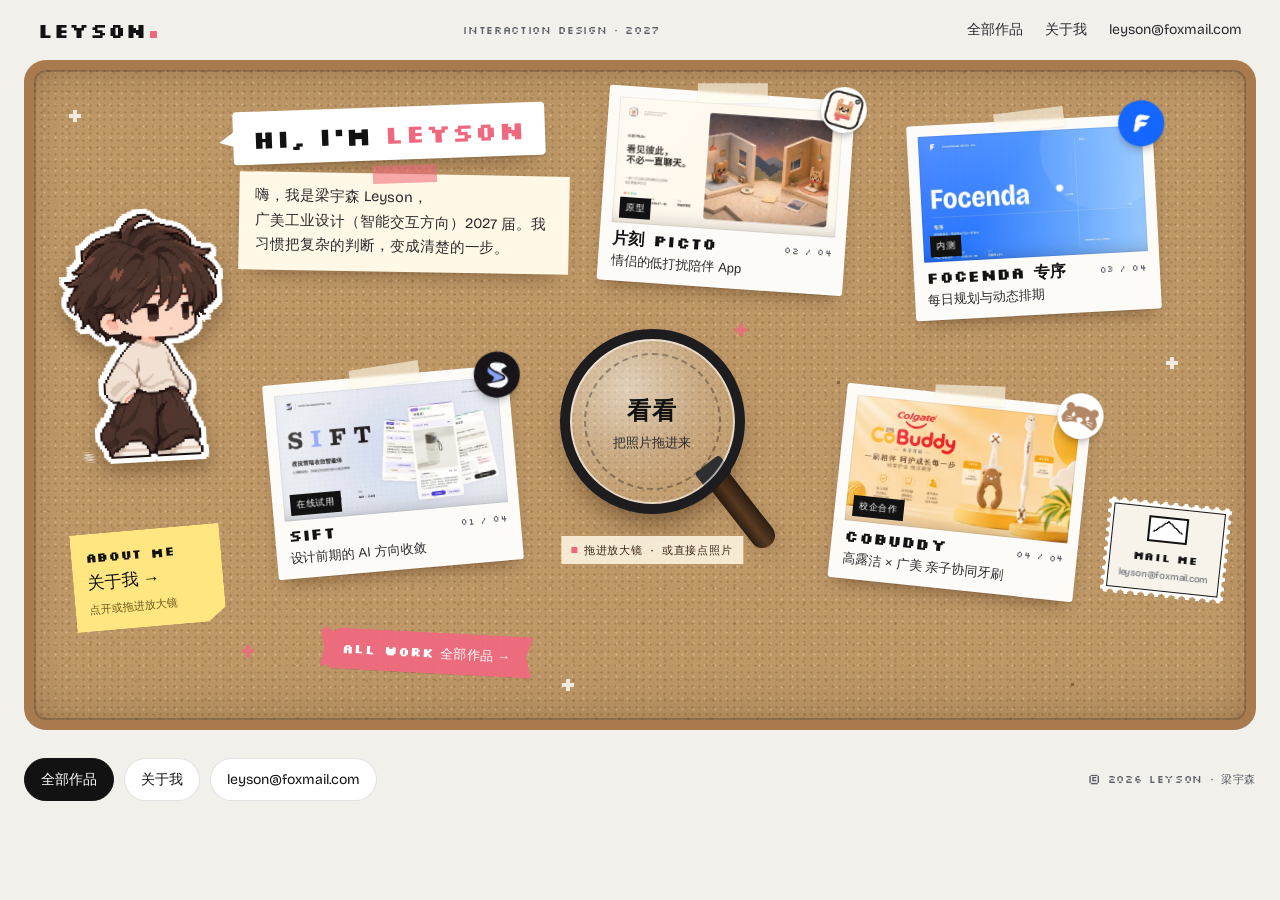
==== commit a6531694: "撤回作品集网页重做（sen：网站不要改），恢复到 f037e6b 的状态" ====
--- a/index.html
+++ b/index.html
@@ -1,119 +1,574 @@
 <!doctype html>
-<html lang="zh-CN" class="no-js">
+<html lang="zh-CN">
 <head>
 <meta charset="utf-8">
 <meta name="viewport" content="width=device-width, initial-scale=1, viewport-fit=cover">
-<title>梁宇森 Leyson — UI / 交互设计作品集</title>
-<meta name="description" content="梁宇森 Leyson，广州美术学院工业设计（智能交互方向），2027届。把复杂的判断，变成清楚的一步。作品：SIFT、片刻 Picto、Focenda 专序、CoBuddy 亲子牙刷。">
-<meta name="author" content="梁宇森 Leyson">
-<link rel="canonical" href="https://leysonapple.github.io/Personal-Website/">
-<meta property="og:type" content="website">
-<meta property="og:site_name" content="Leyson — 交互设计作品集">
-<meta property="og:locale" content="zh_CN">
-<meta property="og:title" content="梁宇森 Leyson — UI / 交互设计作品集">
-<meta property="og:description" content="梁宇森 Leyson，广州美术学院工业设计（智能交互方向），2027届。把复杂的判断，变成清楚的一步。作品：SIFT、片刻 Picto、Focenda 专序、CoBuddy 亲子牙刷。">
-<meta property="og:url" content="https://leysonapple.github.io/Personal-Website/">
-<meta property="og:image" content="https://leysonapple.github.io/Personal-Website/assets/img/og-image.jpg">
-<meta property="og:image:width" content="1200">
-<meta property="og:image:height" content="630">
-<meta name="twitter:card" content="summary_large_image">
-<meta name="theme-color" content="#F6F4EF">
-<link rel="icon" href="assets/img/favicon.svg" type="image/svg+xml">
-<link rel="icon" href="assets/img/favicon-32.png" sizes="32x32" type="image/png">
-<link rel="apple-touch-icon" href="assets/img/apple-touch-icon.png">
-<link rel="preload" href="assets/fonts/Bricolage.woff2" as="font" type="font/woff2" crossorigin>
-<link rel="stylesheet" href="assets/css/style.css?v=11121">
-<script>document.documentElement.className='js';try{var c=localStorage.getItem('ly-dot');if(c)document.documentElement.style.setProperty('--dot',c)}catch(e){}</script>
+<title>Leyson. — 交互设计作品集</title>
+<meta name="description" content="梁宇森 Leyson，广美工业设计（智能交互方向）2027 届，交互设计作品集。">
+<style>
+@font-face{font-family:"Bricolage";src:url([data-uri]) format("woff2");font-weight:200 800;font-display:swap}
+@font-face{font-family:"Pixel";src:url([data-uri]) format("woff2");font-weight:400;font-display:swap}
+@font-face{font-family:"Pixel";src:url([data-uri]) format("woff2");font-weight:700;font-display:swap}
+:root{
+  --paper:#F2F0EB;--paper-2:#E8E4DC;--ink:#121212;--ink-2:#2A2A2D;--mute:#5C5F68;--line:rgba(18,18,18,.12);
+  --dot:#F0687F;--cork:#C9A06C;--frame:#A87A4E;
+  --lat:"Bricolage","Helvetica Neue",Arial,sans-serif;
+  --cjk:"PingFang SC","Hiragino Sans GB","Noto Sans SC","Source Han Sans SC","Microsoft YaHei",sans-serif;
+  --hand:"Kaiti SC","STKaiti","KaiTi","Kaiti",var(--cjk);
+  --px:"Pixel",ui-monospace,monospace;
+  --spring:cubic-bezier(.34,1.56,.64,1);--ease:cubic-bezier(.2,.7,.1,1);
+  --nav:60px;
+}
+*,*::before,*::after{box-sizing:border-box}
+html,body{margin:0}
+body{background:var(--paper);color:var(--ink);font-family:var(--lat),var(--cjk);font-size:16px;line-height:1.65;-webkit-font-smoothing:antialiased;overflow-x:hidden}
+img{display:block;max-width:100%}
+a{color:inherit}
+button{font:inherit;color:inherit}
+
+/* ---------- top bar ---------- */
+.top{height:var(--nav);display:flex;align-items:center;justify-content:space-between;padding:0 clamp(16px,3vw,40px);max-width:1520px;margin:0 auto}
+.brand{font-family:var(--px);font-weight:700;font-size:20px;letter-spacing:.02em;text-decoration:none;display:flex;align-items:baseline}
+.brand i{display:inline-block;width:7px;height:7px;background:var(--dot);margin-left:3px}
+.top nav{display:flex;gap:22px;font-size:14px}
+.top nav a{text-decoration:none;color:var(--ink-2)}
+.top nav a:hover{color:var(--ink);text-decoration:underline;text-underline-offset:4px}
+.top .seek{font-family:var(--px);font-size:11px;letter-spacing:.06em;color:var(--mute);text-transform:uppercase}
+
+/* ---------- desk ---------- */
+.wrap{padding:0 clamp(12px,2vw,24px)}
+.desk{
+  position:relative;max-width:1472px;margin:0 auto;
+  height:clamp(640px,calc(100vh - var(--nav) - 56px),880px);
+  border-radius:22px;overflow:hidden;isolation:isolate;
+  background-color:var(--cork);
+  background-image:
+    radial-gradient(rgba(92,56,22,.22) .9px,transparent 1.5px),
+    radial-gradient(rgba(255,238,205,.30) .8px,transparent 1.4px),
+    radial-gradient(rgba(120,74,32,.16) 1.4px,transparent 2.2px),
+    url("data:image/svg+xml,%3Csvg xmlns='http://www.w3.org/2000/svg' width='220' height='220'%3E%3Cfilter id='n'%3E%3CfeTurbulence type='fractalNoise' baseFrequency='.85' numOctaves='3' stitchTiles='stitch'/%3E%3CfeColorMatrix values='0 0 0 0 .35  0 0 0 0 .22  0 0 0 0 .1  0 0 0 .55 0'/%3E%3C/filter%3E%3Crect width='100%25' height='100%25' filter='url(%23n)'/%3E%3C/svg%3E");
+  background-size:7px 7px,11px 11px,23px 19px,220px 220px;
+  background-position:0 0,4px 6px,9px 3px,0 0;
+  box-shadow:inset 0 0 0 10px var(--frame),inset 0 0 0 12px rgba(0,0,0,.18),inset 0 18px 50px -20px rgba(60,30,8,.45),inset 0 -30px 60px -30px rgba(60,30,8,.35);
+  touch-action:pan-y;
+}
+/* pixel sparkles on the cork */
+.px-deco{position:absolute;width:4px;height:4px;pointer-events:none;color:#fff;opacity:.8;
+  box-shadow:4px 0 0 currentColor,-4px 0 0 currentColor,0 4px 0 currentColor,0 -4px 0 currentColor,0 0 0 currentColor;background:currentColor}
+.px-deco.pink{color:var(--dot)}
+.px-deco.ink{color:#3a2614;opacity:.45;width:3px;height:3px;box-shadow:none}
+
+/* draggable things */
+.thing{position:absolute;left:var(--x);top:var(--y);
+  translate:var(--dx,0px) var(--dy,0px);rotate:var(--r,0deg);scale:var(--s,1);
+  transition:translate .55s var(--spring),rotate .45s var(--spring),scale .45s var(--spring);
+  cursor:grab;user-select:none;-webkit-user-select:none;-webkit-touch-callout:none;z-index:2}
+.thing.dragging{transition:rotate .25s var(--ease),scale .25s var(--ease);cursor:grabbing}
+.thing img{pointer-events:none;-webkit-user-drag:none}
+.thing:focus-visible{outline:3px solid var(--ink);outline-offset:6px;border-radius:6px}
+
+/* boy sticker */
+.boy{--x:6%;--y:24%;width:200px;--r:-3deg;background:none;border:0;padding:0}
+.boy .stk{position:relative;filter:drop-shadow(3px 0 0 #fff) drop-shadow(-3px 0 0 #fff) drop-shadow(0 3px 0 #fff) drop-shadow(0 -3px 0 #fff) drop-shadow(2px 2px 0 #fff) drop-shadow(-2px -2px 0 #fff) drop-shadow(0 10px 10px rgba(50,25,5,.35));transition:filter .25s}
+.boy.dragging .stk{filter:drop-shadow(3px 0 0 #fff) drop-shadow(-3px 0 0 #fff) drop-shadow(0 3px 0 #fff) drop-shadow(0 -3px 0 #fff) drop-shadow(2px 2px 0 #fff) drop-shadow(-2px -2px 0 #fff) drop-shadow(0 26px 22px rgba(50,25,5,.38))}
+.boy .stk img{width:100%;height:auto}
+.boy .blink{position:absolute;inset:0;opacity:0;animation:blink 4.6s steps(1) infinite}
+@keyframes blink{0%,95.5%{opacity:0}96%,98.5%{opacity:1}99%{opacity:0}}
+
+/* hi bubble */
+.hi{position:absolute;left:20%;top:10%;width:min(390px,30%);z-index:1;pointer-events:none}
+.hi .say{display:inline-block;background:#fff;padding:14px 20px 12px;border-radius:4px;rotate:-2deg;
+  box-shadow:0 2px 0 rgba(0,0,0,.06),0 14px 26px -14px rgba(50,25,5,.5);position:relative}
+.hi .say::after{content:"";position:absolute;left:-14px;bottom:18px;width:16px;height:16px;background:#fff;
+  clip-path:polygon(100% 0,0 70%,100% 100%)}
+.hi h1{margin:0;font-family:var(--px);font-weight:700;font-size:clamp(22px,2vw,29px);line-height:1.05;letter-spacing:.01em;white-space:nowrap}
+.hi h1 em{font-style:normal;color:var(--dot)}
+.hi p{margin:14px 0 0 6px;background:#FFF8E6;padding:12px 16px;font-size:14.5px;line-height:1.7;color:var(--ink-2);rotate:1deg;max-width:330px;
+  box-shadow:0 12px 22px -14px rgba(50,25,5,.55);position:relative}
+.hi p::before{content:"";position:absolute;left:50%;top:-9px;width:64px;height:18px;translate:-50% 0;rotate:-3deg;
+  background:rgba(240,104,127,.55);mix-blend-mode:multiply}
+
+/* ---------- the lens (看看 zone) ---------- */
+.lens{position:absolute;left:calc(50% - 120px);top:calc(57% - 120px);width:240px;height:240px;z-index:1;pointer-events:none}
+.lens .glass{position:absolute;inset:0;border-radius:50%;
+  background:radial-gradient(circle at 35% 30%,rgba(255,255,255,.55),rgba(255,255,255,.18) 45%,rgba(255,255,255,.08) 70%);
+  border:10px solid #1d1d1f;box-shadow:inset 0 0 0 2px rgba(255,255,255,.6),0 18px 30px -12px rgba(40,20,5,.55);
+  transition:scale .35s var(--spring),border-color .2s}
+.lens .glass::before{content:"";position:absolute;inset:14px;border-radius:50%;border:2px dashed rgba(18,18,18,.35)}
+.lens .handle{position:absolute;width:30px;height:120px;left:calc(50% - 15px);top:calc(100% - 22px);
+  transform-origin:50% 0;rotate:-38deg;translate:72px -30px;background:linear-gradient(90deg,#2a1d12,#5a3b22 45%,#2a1d12);border-radius:6px 6px 12px 12px;
+  box-shadow:0 14px 20px -10px rgba(40,20,5,.6);z-index:-1}
+.lens .handle::before{content:"";position:absolute;left:-3px;right:-3px;top:-4px;height:22px;background:#1d1d1f;border-radius:4px}
+.lens .lbl{position:absolute;inset:0;display:grid;place-content:center;text-align:center;gap:4px;transition:opacity .2s}
+.lens .lbl b{font-family:var(--px);font-weight:700;font-size:24px;letter-spacing:.04em}
+.lens .lbl span{font-size:13px;color:var(--ink-2);line-height:1.5}
+.lens.armed .glass{animation:pulse 1.1s ease-in-out infinite}
+.lens.hot .glass{scale:1.08;border-color:var(--dot)}
+.lens.has .lbl{opacity:0}
+@keyframes pulse{50%{scale:1.035}}
+.hint{position:absolute;left:50%;top:calc(57% + 136px);translate:-50% 0;z-index:1;pointer-events:none;
+  font-family:var(--px);font-size:11px;letter-spacing:.08em;color:#3a2614;background:rgba(255,248,230,.85);padding:5px 10px;white-space:nowrap}
+.hint i{display:inline-block;width:6px;height:6px;background:var(--dot);margin-right:6px;vertical-align:1px}
+
+/* ---------- polaroids ---------- */
+.pol{width:204px;background:none;border:0;padding:0;text-align:left}
+.pol .card{position:relative;background:#FCFBF8;padding:11px 11px 0;border-radius:3px;
+  box-shadow:0 1px 0 rgba(0,0,0,.08),0 10px 18px -8px rgba(50,25,5,.45);transition:box-shadow .3s}
+.pol.dragging .card,.pol.lifted .card{box-shadow:0 2px 0 rgba(0,0,0,.05),0 34px 40px -16px rgba(50,25,5,.55)}
+.pol .ph{aspect-ratio:1;overflow:hidden;background:#ddd}
+.pol .ph img{width:100%;height:100%;object-fit:cover}
+.pol .cap{height:58px;padding:7px 2px 0;display:flex;flex-direction:column;justify-content:flex-start}
+.pol .cap b{font-family:var(--px);font-weight:700;font-size:16px;line-height:1.1;letter-spacing:.02em}
+.pol .cap em{font-style:normal}
+.pol .cap span{font-family:var(--hand);font-size:13px;color:var(--ink-2);line-height:1.4;margin-top:4px;white-space:nowrap;overflow:hidden;text-overflow:ellipsis}
+.pol .logo{position:absolute;right:-14px;top:-16px;width:54px;height:54px;border-radius:50%;background:#fff;padding:4px;
+  box-shadow:0 0 0 1px rgba(0,0,0,.06),0 6px 10px -4px rgba(0,0,0,.35);rotate:12deg;display:grid;place-items:center}
+.pol .logo img{width:100%;height:100%;object-fit:contain;border-radius:50%}
+.pol[data-p=sift] .logo{background:#17151A}
+.pol[data-p=sift] .logo img{padding:6px}
+.pol[data-p=focenda] .logo{background:#1466FF}
+.pol[data-p=focenda] .logo img{padding:8px}
+.pol[data-p=picto] .logo img{border-radius:12px}
+.pol .tape{position:absolute;left:50%;top:-10px;width:70px;height:20px;translate:-50% 0;rotate:-4deg;background:rgba(255,250,235,.62);
+  box-shadow:0 1px 2px rgba(0,0,0,.08);backdrop-filter:blur(1px)}
+.pol .tag{position:absolute;left:12px;bottom:66px;font-family:var(--px);font-size:9px;letter-spacing:.08em;background:var(--ink);color:#fff;padding:3px 6px}
+.p-sift{--x:25%;--y:47%;--r:-6deg}
+.p-picto{--x:49%;--y:5%;--r:5deg}
+.p-focenda{--x:73%;--y:10%;--r:-3deg}
+.p-cob{--x:70%;--y:55%;--r:7deg}
+
+/* ---------- small stickers ---------- */
+.deco{text-decoration:none;display:block}
+.note{--x:8%;--y:76%;--r:-5deg;width:150px;background:#FFE680;padding:14px 14px 12px;
+  box-shadow:0 10px 16px -10px rgba(50,25,5,.55);clip-path:polygon(0 0,100% 0,100% 86%,88% 100%,0 100%)}
+.note b{display:block;font-family:var(--px);font-size:13px;letter-spacing:.06em}
+.note span{display:block;font-family:var(--hand);font-size:17px;line-height:1.3;margin-top:4px}
+.note small{display:block;font-size:11px;color:#6b5a1d;margin-top:6px}
+.strip{--x:31%;--y:86%;--r:3deg;padding:10px 22px;background:repeating-linear-gradient(90deg,rgba(240,104,127,.92) 0 14px,rgba(240,104,127,.80) 14px 15px);
+  color:#fff;font-family:var(--px);font-weight:700;font-size:13px;letter-spacing:.08em;white-space:nowrap;
+  clip-path:polygon(0 8%,3% 0,6% 10%,9% 0,100% 0,97% 50%,100% 100%,6% 100%,3% 90%,0 100%,2% 50%);box-shadow:0 6px 10px -6px rgba(0,0,0,.4)}
+.strip span{font-family:var(--cjk);font-weight:500;letter-spacing:.02em;margin-left:6px;font-size:13px}
+.stamp{--x:88.5%;--y:62%;--r:6deg;width:124px;padding:6px;background:#fff;
+  -webkit-mask:linear-gradient(#000 0 0) content-box,radial-gradient(circle 3.5px,transparent 96%,#000) -5px -5px/10px 10px round;
+  mask:linear-gradient(#000 0 0) content-box,radial-gradient(circle 3.5px,transparent 96%,#000) -5px -5px/10px 10px round;filter:drop-shadow(0 6px 6px rgba(0,0,0,.25))}
+.stamp .in{border:1.5px solid var(--ink);padding:8px 6px 6px;text-align:center;background:#F7F3EA}
+.stamp .env{width:40px;height:26px;margin:0 auto 6px;border:2px solid var(--ink);position:relative;background:#fff}
+.stamp .env::before{content:"";position:absolute;left:3px;right:3px;top:2px;height:12px;border:2px solid var(--ink);border-top:0;border-right-color:transparent;border-left-color:transparent;
+  background:linear-gradient(to bottom right,transparent 48%,var(--ink) 48% 56%,transparent 56%) left/50% 100% no-repeat,linear-gradient(to bottom left,transparent 48%,var(--ink) 48% 56%,transparent 56%) right/50% 100% no-repeat;border:0}
+.stamp b{display:block;font-family:var(--px);font-size:11px;letter-spacing:.06em}
+.stamp small{display:block;font-size:9.5px;color:var(--mute);margin-top:2px;letter-spacing:-.02em;white-space:nowrap}
+.stamp .val{position:absolute;right:10px;top:10px;font-family:var(--px);font-size:9px;color:var(--dot)}
+
+/* ---------- detail card ---------- */
+.veil{position:absolute;inset:0;background:rgba(40,22,8,.32);opacity:0;pointer-events:none;transition:opacity .3s;z-index:20}
+.veil.on{opacity:1;pointer-events:auto}
+.thing.focus{z-index:30 !important}
+.sheet{position:absolute;z-index:31;left:calc(50% + 140px);top:50%;width:min(400px,calc(50% - 170px));
+  translate:0 -50%;background:#FFFEFB;border-radius:6px;padding:26px 26px 22px;
+  box-shadow:0 2px 0 rgba(0,0,0,.05),0 40px 60px -24px rgba(40,20,5,.6);
+  opacity:0;scale:.92;rotate:1.5deg;transform-origin:0 50%;pointer-events:none;transition:opacity .25s,scale .45s var(--spring),rotate .45s var(--spring)}
+.sheet.on{opacity:1;scale:1;rotate:-.5deg;pointer-events:auto}
+.sheet .x{position:absolute;right:12px;top:10px;width:36px;height:36px;border:0;background:none;font-size:22px;line-height:1;cursor:pointer;border-radius:50%}
+.sheet .x:hover{background:var(--paper)}
+.sheet .hd{display:flex;align-items:center;gap:12px;margin-right:30px}
+.sheet .hd .lg{width:44px;height:44px;border-radius:10px;flex:none;display:grid;place-items:center;overflow:hidden;background:#fff;box-shadow:0 0 0 1px var(--line)}
+.sheet .hd .lg img{width:100%;height:100%;object-fit:contain}
+.sheet h2{margin:0;font-size:22px;line-height:1.2;font-weight:700;font-family:var(--lat),var(--cjk)}
+.sheet .one{margin:2px 0 0;font-size:14px;color:var(--mute);line-height:1.45}
+.sheet .meta{display:flex;flex-wrap:wrap;gap:6px;margin:16px 0 4px;padding:0;list-style:none}
+.sheet .meta li{font-size:12px;padding:3px 9px;border-radius:999px;background:var(--paper);color:var(--ink-2)}
+.sheet dl{margin:14px 0 0}
+.sheet dt{font-family:var(--px);font-size:11px;letter-spacing:.1em;color:var(--dot);margin-top:14px}
+.sheet dd{margin:4px 0 0;font-size:15px;line-height:1.7;color:var(--ink)}
+.sheet .go{display:inline-flex;align-items:center;gap:8px;margin-top:20px;background:var(--ink);color:#fff;text-decoration:none;padding:11px 18px;border-radius:999px;font-size:15px;font-weight:600}
+.sheet .go:hover{background:#000}
+.sheet .go span{transition:translate .2s}
+.sheet .go:hover span{translate:4px 0}
+
+.toast{position:fixed;left:50%;bottom:28px;translate:-50% 20px;background:var(--ink);color:#fff;font-size:14px;padding:10px 16px;border-radius:999px;opacity:0;transition:.3s;z-index:60;pointer-events:none}
+.toast.on{opacity:1;translate:-50% 0}
+
+/* ---------- footer ---------- */
+.foot{max-width:1472px;margin:0 auto;padding:28px clamp(12px,2vw,24px) 40px;display:flex;justify-content:space-between;align-items:center;gap:20px;flex-wrap:wrap}
+.foot .links{display:flex;gap:10px;flex-wrap:wrap}
+.foot .links a{text-decoration:none;font-size:14px;padding:9px 16px;border-radius:999px;border:1px solid var(--line);background:#fff}
+.foot .links a:hover{border-color:var(--ink)}
+.foot .links a.pri{background:var(--ink);color:#fff;border-color:var(--ink)}
+.foot small{font-family:var(--px);font-size:11px;color:var(--mute);letter-spacing:.06em}
+
+.sr{position:absolute;width:1px;height:1px;overflow:hidden;clip:rect(0 0 0 0);white-space:nowrap}
+
+/* ---------- tablet tweak ---------- */
+@media (max-width:1100px) and (min-width:761px){
+  .pol{width:176px}.boy{width:170px}
+  .hi{width:40%}
+  .sheet{left:auto;right:24px;width:380px}
+}
+
+/* ---------- phone ---------- */
+@media (max-width:760px){
+  :root{--nav:54px}
+  .top nav{display:none}
+  .desk{height:1220px;border-radius:18px}
+  .hi{left:16px;right:16px;top:22px;width:auto}
+  .hi h1{font-size:27px}
+  .hi p{max-width:none;font-size:14px;margin-right:4px}
+  .boy{--x:14px;--y:250px;width:116px}
+  .note{--x:142px;--y:262px;width:124px;--r:4deg;padding:11px 11px 10px}
+  .note span{font-size:15px}.note small{font-size:10px}
+  .stamp{--x:calc(100% - 120px);--y:330px;width:108px;--r:-7deg}
+  .lens{left:calc(50% - 92px);top:950px;width:184px;height:184px}
+  .lens .handle{height:92px;width:24px;left:calc(50% - 12px);translate:56px -26px}
+  .lens .lbl b{font-size:20px}.lens .lbl span{font-size:12px}
+  .hint{top:1156px;font-size:10px}
+  .pol{width:156px}
+  .pol .cap{height:52px}.pol .cap b{font-size:14px}.pol .cap em{font-style:normal}
+.pol .cap span{font-size:12px}
+  .pol .logo{width:44px;height:44px;right:-10px;top:-14px}
+  .pol .tag{bottom:60px}
+  .pol .cap em.co{display:none}
+  .p-sift{--x:16px;--y:478px}
+  .p-picto{--x:calc(100% - 172px);--y:500px}
+  .p-focenda{--x:22px;--y:706px}
+  .p-cob{--x:calc(100% - 176px);--y:726px}
+  .strip{--x:132px;--y:422px;--r:-3deg;padding:8px 16px;font-size:11px}
+  .strip span{font-size:12px}
+  .sheet{position:fixed;left:0;right:0;top:auto;bottom:0;width:auto;max-height:86vh;overflow:auto;translate:0 104%;rotate:0deg;scale:1;opacity:1;
+    border-radius:20px 20px 0 0;padding:24px 22px calc(26px + env(safe-area-inset-bottom));transition:translate .4s var(--ease)}
+  .sheet.on{translate:0 0;rotate:0deg}
+  .sheet::before{content:"";display:block;width:40px;height:4px;border-radius:4px;background:var(--line);margin:-10px auto 14px}
+  .veil{position:fixed}
+  .foot{flex-direction:column;align-items:flex-start}
+}
+
+
+/* ===== v2 polish ===== */
+.nw{white-space:nowrap}
+.desk{container-type:inline-size;--dw:min(100vw - 2*clamp(12px,2vw,24px),1472px);height:max(580px,calc(var(--dw)*.5435))}
+.pol{width:20cqw}
+.pol .ph{aspect-ratio:16/9;position:relative;border-radius:1px}
+.pol .ph::after{content:"";position:absolute;inset:0;pointer-events:none;
+  background:linear-gradient(125deg,rgba(255,255,255,.28),rgba(255,255,255,0) 38%,rgba(255,255,255,0) 70%,rgba(255,255,255,.10));
+  box-shadow:inset 0 0 0 1px rgba(0,0,0,.06),inset 0 -14px 22px -18px rgba(0,0,0,.35)}
+.pol .card{transition:box-shadow .3s,transform .35s var(--spring)}
+@media (hover:hover){.pol:not(.focus):hover .card{transform:translateY(-5px) rotate(-.6deg);box-shadow:0 2px 0 rgba(0,0,0,.05),0 26px 32px -14px rgba(50,25,5,.55)}}
+.pol .cap{position:relative}
+.pol .cap .no{position:absolute;right:2px;top:9px;font-style:normal;font-family:var(--px);font-size:9px;letter-spacing:.06em;color:var(--mute)}
+.pol .cap b{padding-right:44px;white-space:nowrap}
+.pol .logo{width:46px;height:46px;right:-12px;top:-14px}
+.pol .tag{bottom:auto;top:calc(11px + (100% - 69px) - 26px);left:18px}
+.pol:focus-visible{outline:none}.pol:focus-visible .card{outline:3px solid var(--ink);outline-offset:4px}
+/* gentle drop-in */
+.thing,.hi,.lens,.hint{animation:drop .8s var(--spring) backwards}
+.hi{animation-delay:.05s}.boy{animation-delay:.12s}.p-picto{animation-delay:.2s}.p-focenda{animation-delay:.28s}.p-sift{animation-delay:.36s}.p-cob{animation-delay:.44s}
+.lens{animation-delay:.5s}.note{animation-delay:.56s}.strip{animation-delay:.62s}.stamp{animation-delay:.68s}.hint{animation-delay:.9s;animation-name:fade}
+@keyframes drop{from{opacity:0;transform:translateY(-26px) rotate(-3deg)}}
+@keyframes fade{from{opacity:0}}
+.hint .h-touch{display:none}
+@media (hover:none){.hint .h-fine{display:none}.hint .h-touch{display:inline}}
+/* sheet cover */
+.sheet .cv{margin:-6px -6px 16px;aspect-ratio:16/9;border-radius:4px;overflow:hidden;background:var(--paper-2);box-shadow:inset 0 0 0 1px var(--line)}
+.sheet .cv img{width:100%;height:100%;object-fit:cover}
+.sheet .x{z-index:2;background:rgba(255,255,255,.9);right:14px;top:14px;box-shadow:0 2px 8px -2px rgba(0,0,0,.25)}
+.sheet .hd{margin-right:0}
+
+/* desktop layout (16:9-ish desk) */
+.hi{left:17%;top:7%;width:28cqw}
+.boy{--x:3.5%;--y:23%;width:12.5cqw}
+.note{--x:4%;--y:70%}
+.p-sift{--x:20%;--y:47%;--r:-5deg}
+.p-picto{--x:47%;--y:5%;--r:4deg}
+.p-focenda{--x:72%;--y:9%;--r:-3deg}
+.p-cob{--x:66%;--y:50%;--r:6deg}
+.strip{--x:24%;--y:85.5%}
+.stamp{--x:calc(100% - 152px);--y:66%}
+.lens{left:calc(51% - 7.5cqw);top:calc(54% - 7.5cqw);width:15cqw;height:15cqw}
+.lens .handle{height:8cqw;width:2cqw;left:calc(50% - 1cqw);translate:4.6cqw -2cqw}
+.hint{left:51%;top:calc(54% + 7.5cqw + 22px)}
+.sheet{left:calc(51% + 9cqw);width:min(400px,calc(49% - 9cqw - 28px));max-height:calc(100% - 40px);overflow:auto}
+
+/* tablet: taller desk, own arrangement */
+@media (max-width:1179px) and (min-width:761px) and (orientation:landscape){
+  .pol{width:21cqw}.hi{width:30cqw;left:16%}.boy{width:13cqw}
+  .pol .cap b{padding-right:0}.pol .cap .no{display:none}
+  .p-cob{--x:61%}.stamp{--x:calc(100% - 146px);--y:70%}
+  .hint{top:calc(54% + 7.5cqw + 14px)}
+}
+@media (max-width:1179px) and (min-width:761px) and (orientation:portrait){
+  .desk{height:calc(var(--dw)*.9)}
+  .pol .cap b{white-space:nowrap;font-size:14px;padding-right:0}.pol .cap .no{display:none}
+  .pol{width:26cqw}
+  .hi{left:21%;top:4%;width:44cqw}
+  .boy{--x:3%;--y:5%;width:16cqw}
+  .p-picto{--x:69%;--y:5%;--r:5deg}
+  .p-sift{--x:5%;--y:39%;--r:-5deg}
+  .p-focenda{--x:67%;--y:36%;--r:-3deg}
+  .p-cob{--x:59%;--y:68%;--r:6deg}
+  .note{--x:6%;--y:70%}
+  .stamp{--x:38%;--y:75%;--r:-6deg}
+  .strip{--x:22%;--y:89%;--r:2deg}
+  .lens{left:calc(50% - 10.5cqw);top:calc(51% - 10.5cqw);width:21cqw;height:21cqw}
+  .lens .handle{height:11cqw;width:2.6cqw;left:calc(50% - 1.3cqw);translate:6.4cqw -2.6cqw}
+  .hint{left:50%;top:calc(51% + 10.5cqw + 20px)}
+  .sheet{left:auto;right:24px;width:min(400px,46%)}
+}
+
+/* phone */
+@media (max-width:760px){
+  .desk{height:1080px}
+  .pol{width:44cqw}
+  .pol .cap b{padding-right:0}.pol .cap .no{display:none}
+  .pol .logo{width:38px;height:38px;right:-8px;top:-12px}
+  .pol .cap em.co{display:inline}
+  .pol .cap span{white-space:normal;display:-webkit-box;-webkit-line-clamp:2;-webkit-box-orient:vertical}
+  .pol .cap{height:66px}
+  .pol .tag{top:calc(11px + (100% - 77px) - 24px);left:16px}
+  .hi{left:16px;right:16px;top:22px;width:auto}
+  .boy{--x:14px;--y:250px;width:116px}
+  .note{--x:142px;--y:262px}
+  .stamp{--x:calc(100% - 120px);--y:330px}
+  .strip{--x:132px;--y:422px}
+  .p-sift{--x:4%;--y:488px;--r:-4deg}
+  .p-picto{--x:52%;--y:502px;--r:4deg}
+  .p-focenda{--x:5%;--y:664px;--r:3deg}
+  .p-cob{--x:51%;--y:678px;--r:-4deg}
+  .lens{left:calc(50% - 80px);top:852px;width:160px;height:160px}
+  .lens .handle{height:80px;width:22px;left:calc(50% - 11px);translate:48px -22px}
+  .hint{left:50%;top:1030px}
+  .sheet{left:0;right:0;width:auto;max-height:88vh}
+  .sheet .cv{margin:0 0 16px}
+}
+
+@media (prefers-reduced-motion:reduce){
+  *,*::before,*::after{animation:none !important;transition:none !important}
+}
+</style>
 </head>
 <body>
-<a class="skip" href="#main">跳到正文</a>
-<header class="nav">
-  <div class="wrap nav-in">
-    <a class="brand" href="index.html" aria-label="Leyson 首页">Leyson<i class="mk" aria-hidden="true"></i></a>
-    <nav aria-label="主导航"><ul>
-      <li><a href="work.html">作品</a></li>
-      <li><a href="about.html">关于</a></li>
-      <li><a href="files/Leyson-Resume.pdf" download>简历</a></li>
-    </ul></nav>
+
+<header class="top">
+  <a class="brand" href="./">Leyson<i></i></a>
+  <span class="seek">Interaction design · 2027</span>
+  <nav aria-label="快速链接">
+    <a href="work.html">全部作品</a>
+    <a href="about.html">关于我</a>
+    <a href="mailto:leyson@foxmail.com">leyson@foxmail.com</a>
+  </nav>
+</header>
+
+<main class="wrap">
+  <section class="desk" id="desk" aria-label="Leyson 的桌面：四个项目">
+    <span class="px-deco" style="left:4%;top:8%"></span>
+    <span class="px-deco pink" style="left:58%;top:40%"></span>
+    <span class="px-deco" style="left:93%;top:45%"></span>
+    <span class="px-deco pink" style="left:18%;top:88%"></span>
+    <span class="px-deco" style="left:44%;top:93%"></span>
+    <span class="px-deco ink" style="left:38%;top:30%"></span>
+    <span class="px-deco ink" style="left:66%;top:48%"></span>
+    <span class="px-deco ink" style="left:85%;top:93%"></span>
+
+    <div class="hi">
+      <div class="say"><h1>Hi, I'm <em>Leyson</em></h1></div>
+      <p>嗨，我是梁宇森 Leyson，<span class="nw">广美工业设计（智能交互方向）</span>2027 届。我习惯把复杂的判断，变成清楚的一步。</p>
+    </div>
+
+    <div class="thing boy" data-kind="boy" aria-hidden="true">
+      <div class="stk">
+        <img src="[data-uri]" alt="" width="304" height="480">
+        <img class="blink" src="[data-uri]" alt="" width="304" height="480">
+      </div>
+    </div>
+
+    <div class="lens" id="lens" aria-hidden="true">
+      <div class="handle"></div>
+      <div class="glass"></div>
+      <div class="lbl"><b>看看</b><span>把照片拖进来</span></div>
+    </div>
+    <div class="hint" aria-hidden="true"><i></i><span class="h-fine">拖进放大镜 · 或直接点照片</span><span class="h-touch">点照片看看 · 长按可拖动</span></div>
+
+    <button class="thing pol p-sift" data-kind="pol" data-p="sift" aria-label="打开项目 SIFT">
+      <div class="card"><span class="tape"></span><div class="ph"><img src="[data-uri]" alt="SIFT 作品集封面"></div><span class="tag">在线试用</span>
+        <div class="cap"><i class="no">01 / 04</i><b>SIFT</b><span>设计前期的 AI 方向收敛</span></div>
+        <span class="logo"><img src="[data-uri]" alt=""></span></div>
+    </button>
+    <button class="thing pol p-picto" data-kind="pol" data-p="picto" aria-label="打开项目 片刻 Picto">
+      <div class="card"><span class="tape"></span><div class="ph"><img src="[data-uri]